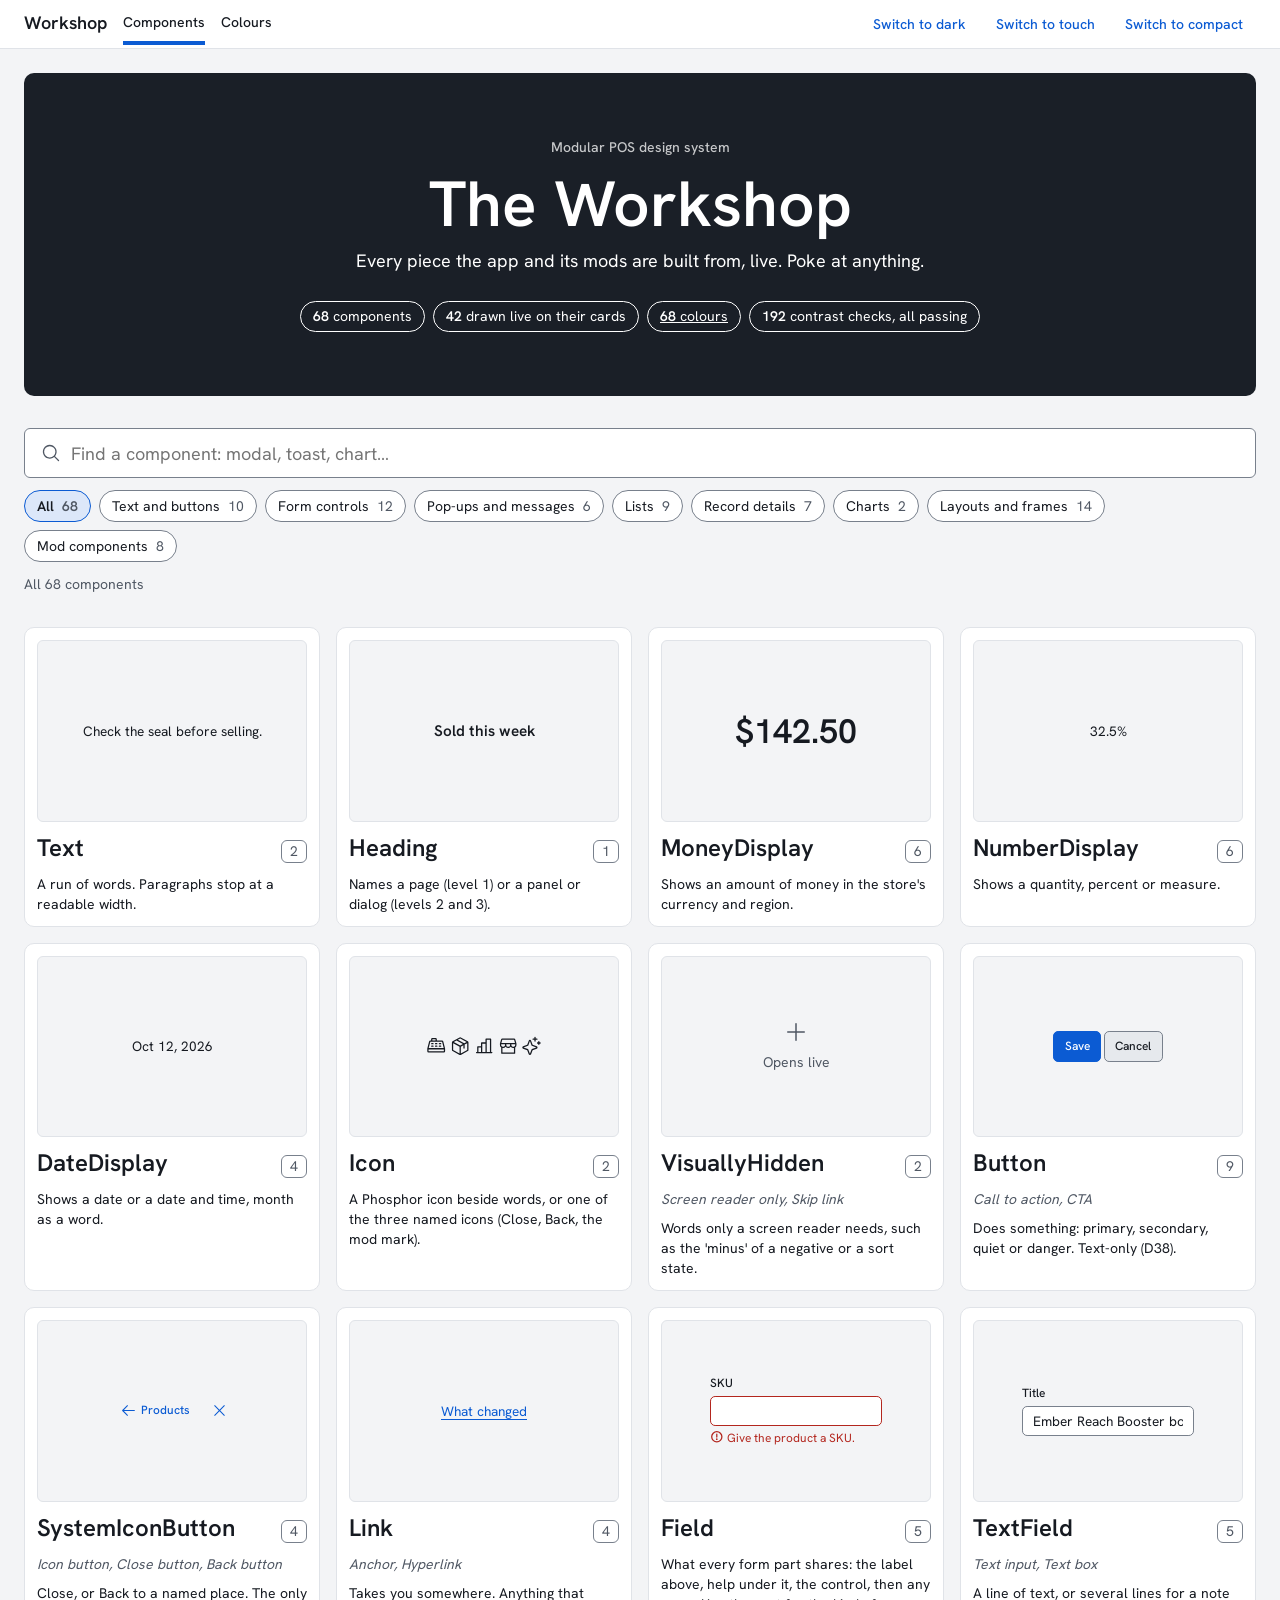
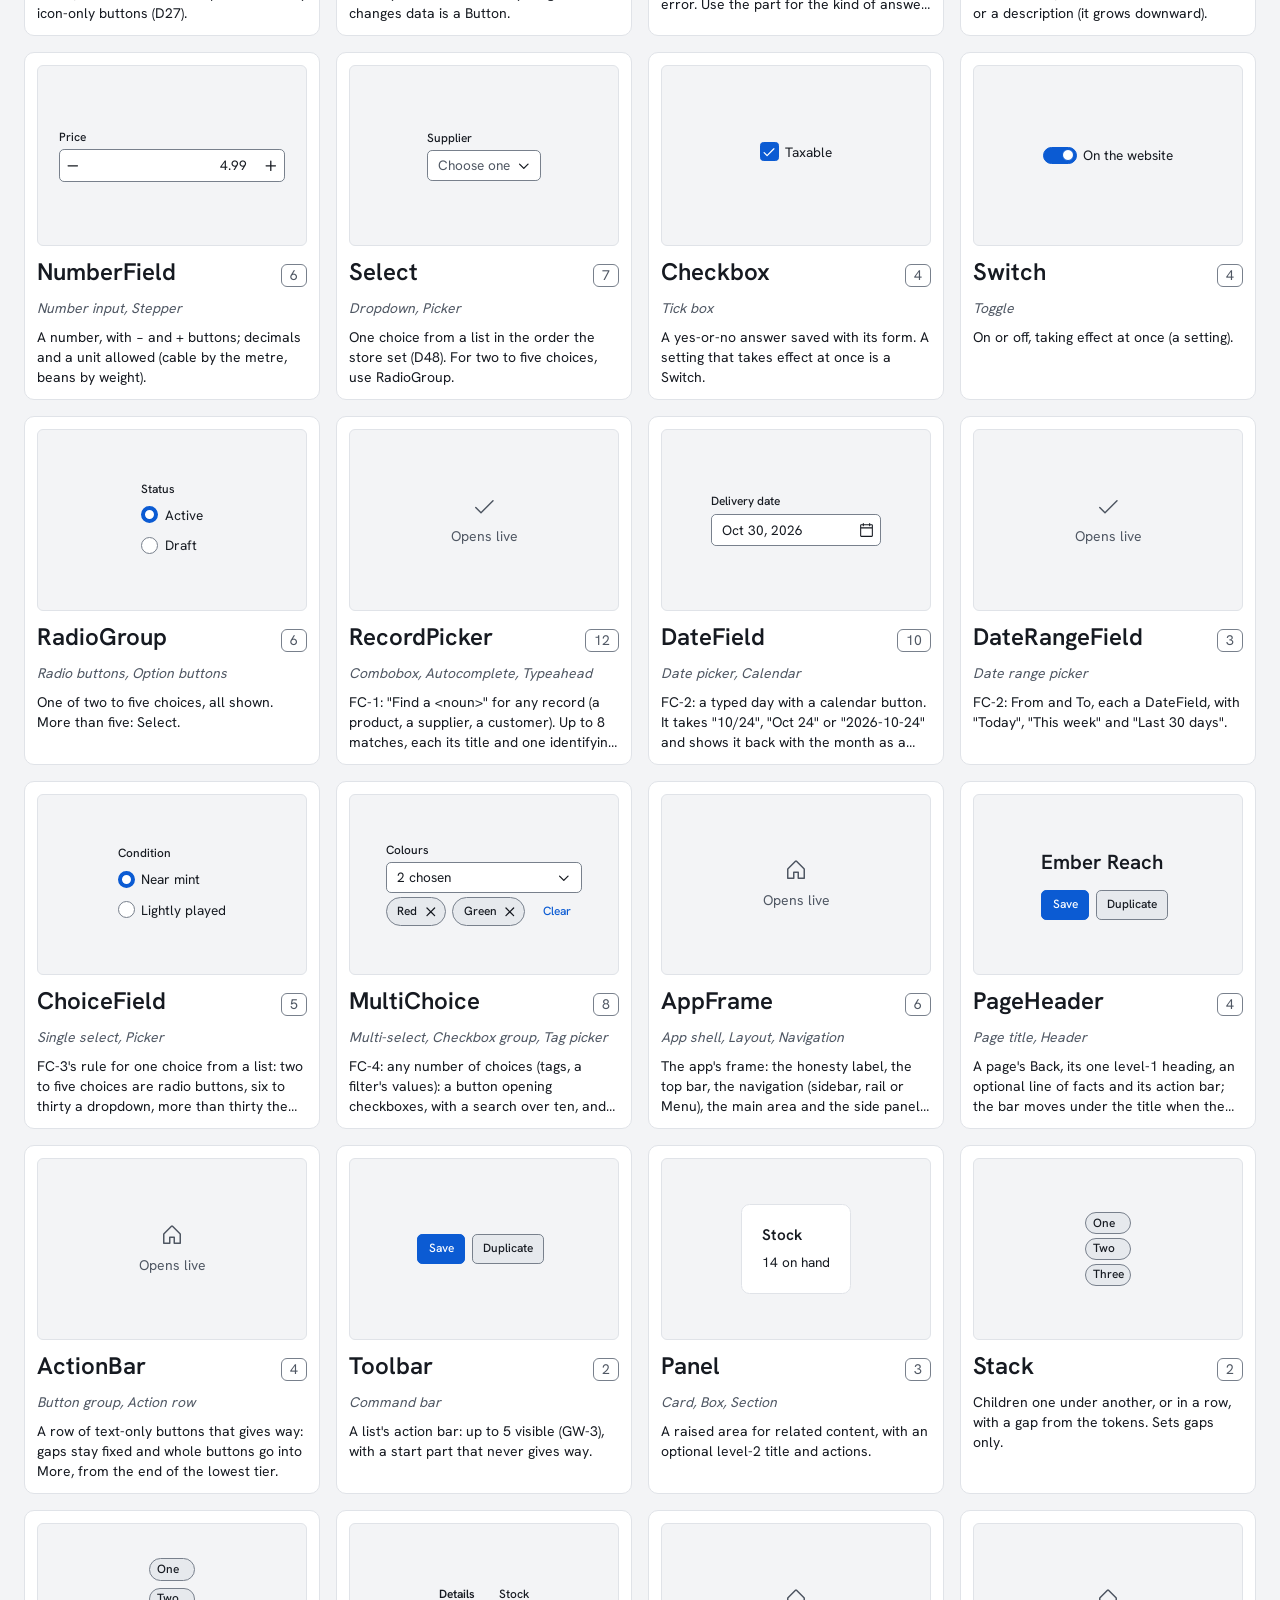
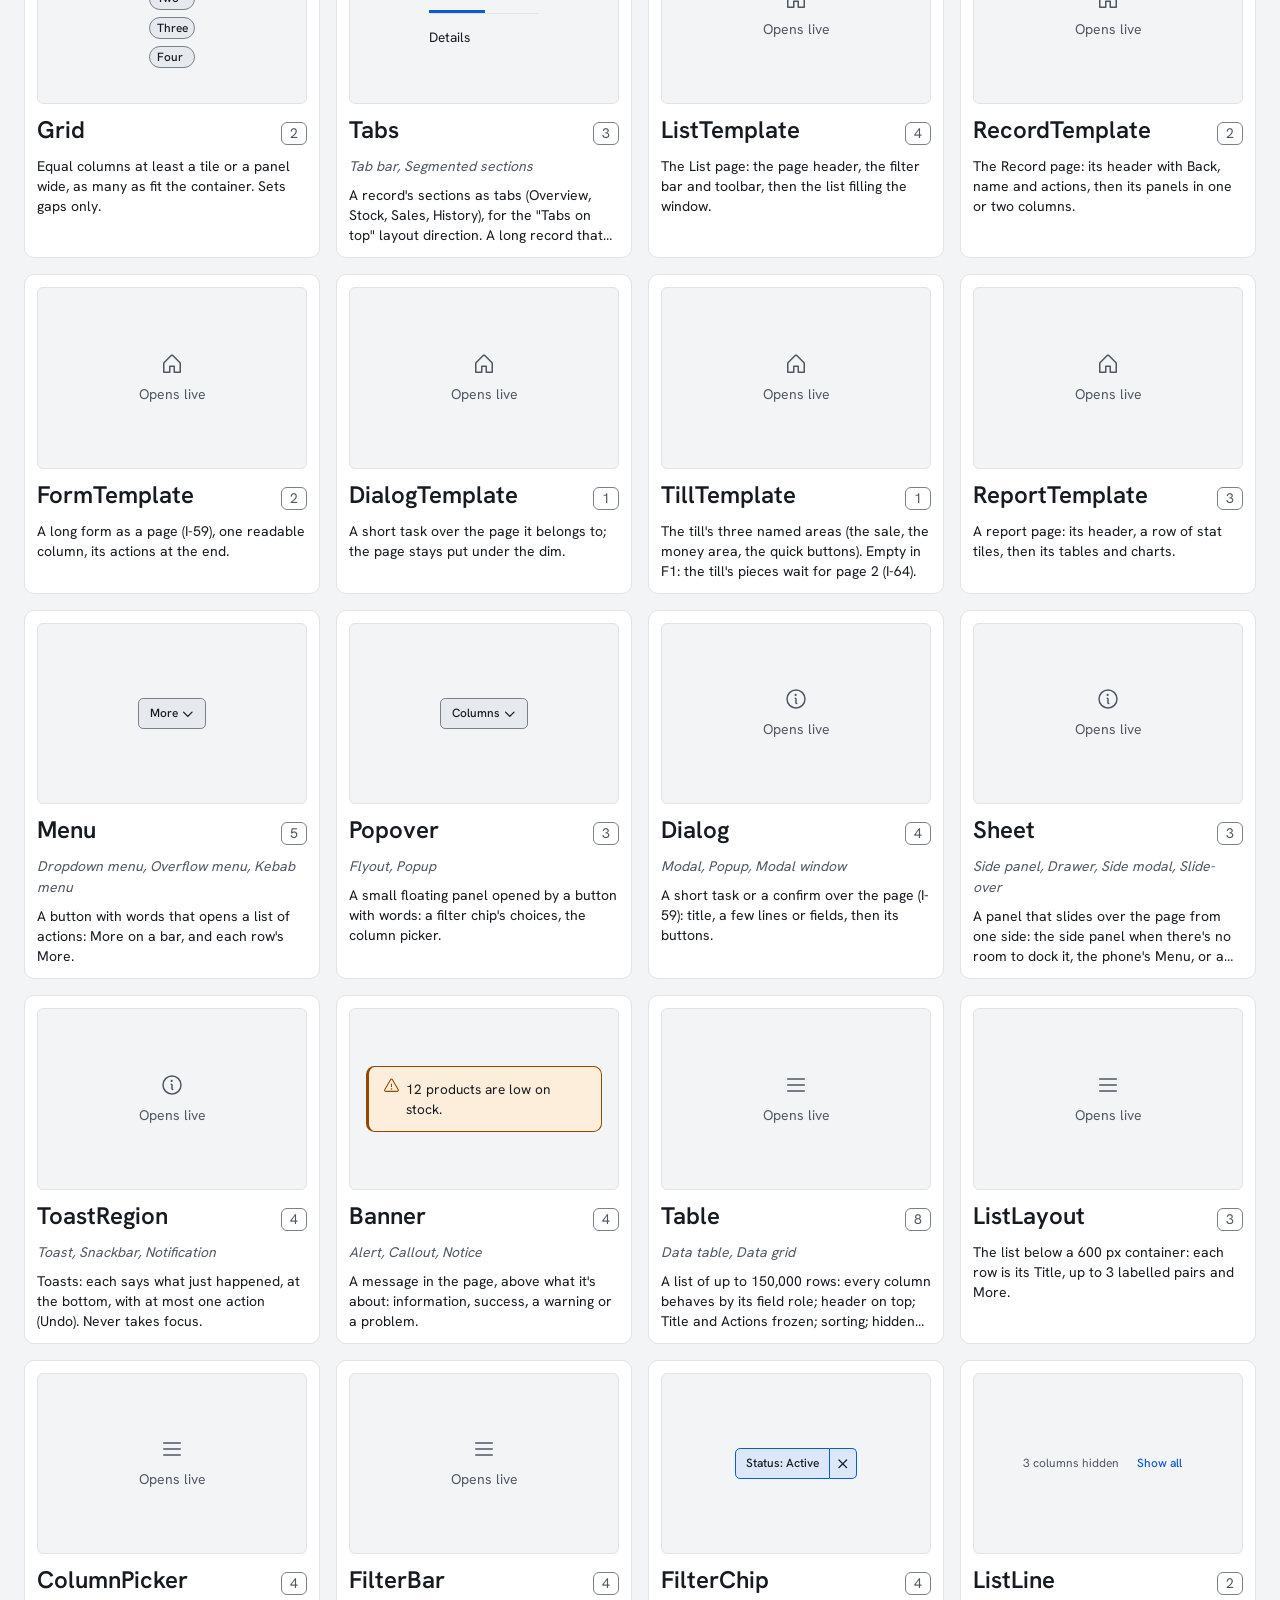
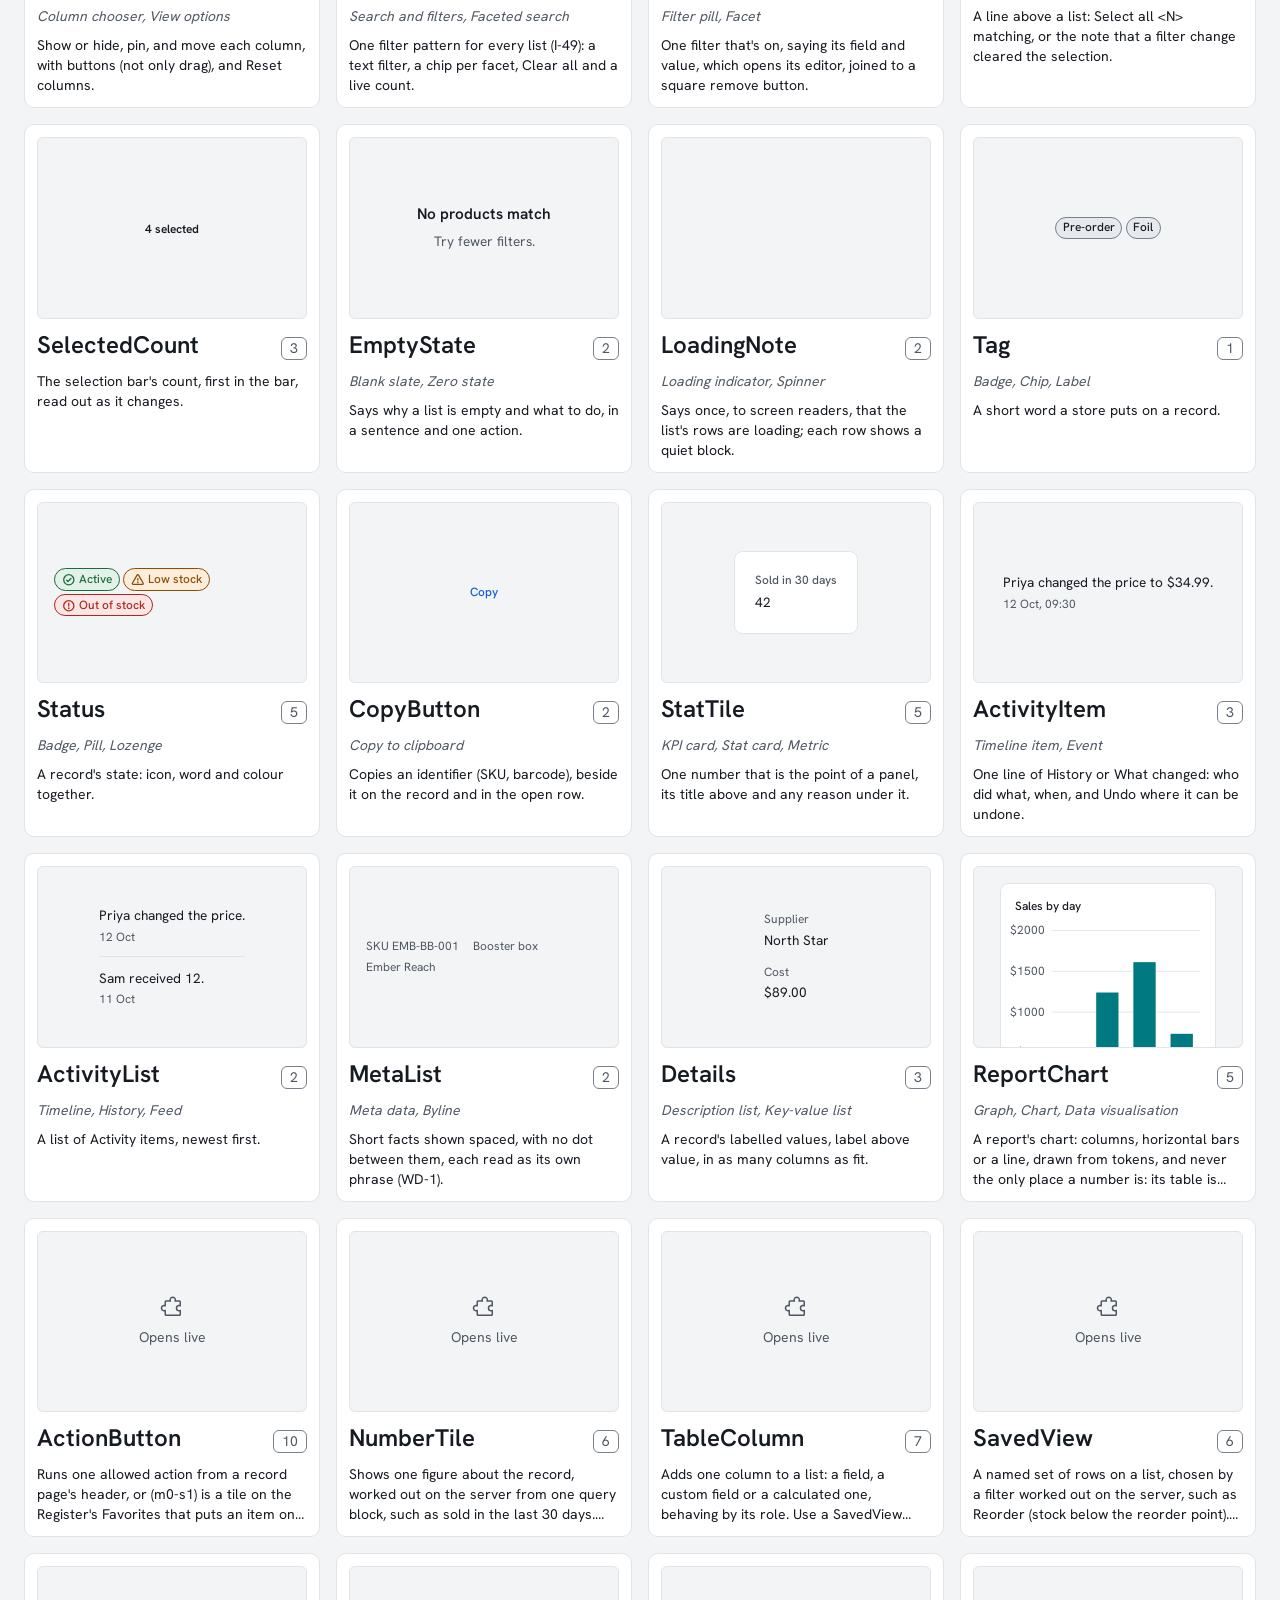
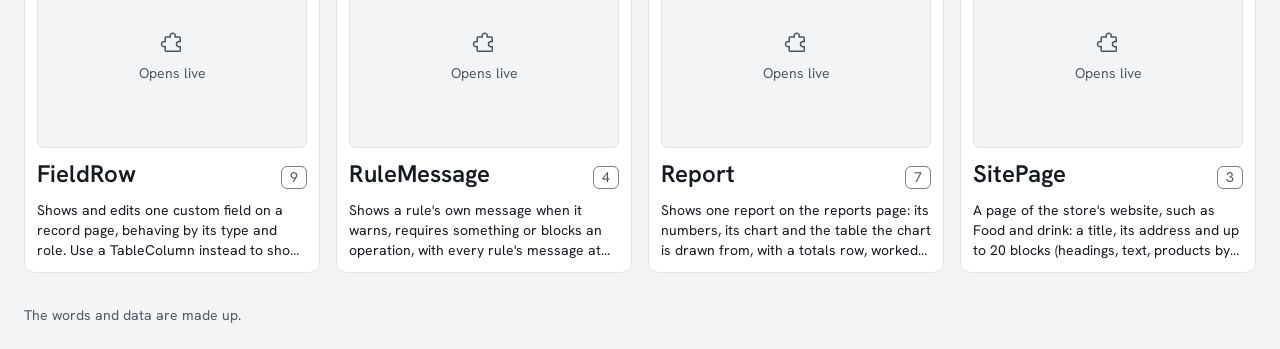
==== design/index.html @ aaa37dfb "Add the Modular POS design gallery and turn the homepage into a menu - design/: a static build of th" ====
<!doctype html>
<html lang="en">
  <head>
    <meta charset="UTF-8" />
    <meta name="viewport" content="width=device-width, initial-scale=1.0" />
    <title>Modular POS design gallery</title>
    <script type="module" crossorigin src="./assets/workshop-DFF7XbfU.js"></script>
    <link rel="stylesheet" crossorigin href="./assets/workshop-DP4YsZAi.css">
    <!-- The look sample needs the app's server, so it is hidden on this static copy. -->
    <style>a[href="/specimen.html"] { display: none; }</style>
  </head>
  <body>
    <div id="root"></div>
  </body>
</html>
---- design/assets/workshop-DP4YsZAi.css ----
._button_t803y_2{justify-content:center;align-items:center;gap:var(--gap-inline);min-block-size:var(--size-control-height);min-inline-size:var(--size-target-min);padding-inline:var(--pad-control-x);border:var(--border-width-hairline) solid transparent;border-radius:var(--radius-control);font-family:var(--font-ui);font-size:var(--type-label-font-size);font-weight:var(--type-label-font-weight);line-height:var(--type-label-line-height);white-space:nowrap;cursor:pointer;transition:background-color var(--duration-fast) var(--ease-standard), border-color var(--duration-fast) var(--ease-standard);display:inline-flex;position:relative}._button_t803y_2:focus-visible{outline:var(--focus-ring-width) solid var(--focus-ring-color);outline-offset:var(--focus-ring-offset)}._label_t803y_27{overflow:visible}._busy_t803y_32{inline-size:var(--size-icon-sm);block-size:var(--size-icon-sm);display:none}._canBeBusy_t803y_37 ._busy_t803y_32{display:inline-flex}._primary_t803y_41{background:var(--action-primary-bg);color:var(--action-primary-fg);border-color:var(--action-primary-border)}._primary_t803y_41:hover{background:var(--action-primary-bg-hover)}._primary_t803y_41:active{background:var(--action-primary-bg-pressed)}._secondary_t803y_53{background:var(--action-secondary-bg);color:var(--action-secondary-fg);border-color:var(--action-secondary-border)}._secondary_t803y_53:hover{background:var(--action-secondary-bg-hover)}._secondary_t803y_53:active{background:var(--action-secondary-bg-pressed)}._quiet_t803y_65{background:var(--action-quiet-bg);color:var(--action-quiet-fg);border-color:#0000}._quiet_t803y_65:hover{background:var(--action-quiet-bg-hover)}._quiet_t803y_65:active{background:var(--action-quiet-bg-pressed)}._danger_t803y_78{background:var(--action-danger-bg);color:var(--action-danger-fg);border-color:var(--action-danger-border)}._danger_t803y_78:hover{background:var(--action-danger-bg-hover)}._danger_t803y_78:active{background:var(--action-danger-bg-pressed)}._disabled_t803y_91,._disabled_t803y_91:hover,._disabled_t803y_91:active{background:var(--action-disabled-bg);color:var(--action-disabled-fg);border-color:var(--action-disabled-border);cursor:not-allowed}._button_t803y_2[aria-disabled=true]:not(._disabled_t803y_91){cursor:progress}._square_t803y_103{inline-size:var(--size-control-height);min-inline-size:var(--size-target-min);padding-inline:0}._link_t803y_109{color:var(--text-link);text-decoration-line:underline;text-decoration-thickness:var(--link-underline-thickness);text-underline-offset:var(--link-underline-offset);border-radius:var(--radius-control)}._link_t803y_109:visited{color:var(--text-link)}._link_t803y_109:hover{text-decoration-thickness:var(--link-underline-thickness-hover)}._link_t803y_109:active{color:var(--text-primary)}._words_t803y_129{display:inline-grid}._words_t803y_129>*{grid-area:1/1;justify-self:center}._tagRoom_t803y_137{border-inline:var(--border-width-hairline) solid transparent;visibility:hidden;white-space:nowrap;block-size:0;padding-inline:var(--space-1);font-size:var(--type-small-font-size);font-weight:var(--weight-label)}._managerTag_t803y_146,._managerInline_t803y_147{padding-inline:var(--space-1);border:var(--border-width-hairline) solid var(--border-control);border-radius:var(--radius-control);background:var(--surface-raised);color:var(--text-primary);font-size:var(--type-small-font-size);font-weight:var(--weight-label);line-height:var(--type-small-line-height);white-space:nowrap}._managerTag_t803y_146{pointer-events:none;position:absolute;inset-block-start:0;inset-inline-start:50%;transform:translate(-50%,-50%)}._text_1b7zs_2{font-family:var(--font-ui)}._body_1b7zs_5{font-size:var(--type-body-font-size);font-weight:var(--type-body-font-weight);line-height:var(--type-body-line-height)}._small_1b7zs_10{font-size:var(--type-small-font-size);font-weight:var(--type-small-font-weight);line-height:var(--type-small-line-height)}._label_1b7zs_15{font-size:var(--type-label-font-size);font-weight:var(--type-label-font-weight);line-height:var(--type-label-line-height)}p._text_1b7zs_2{max-width:var(--container-text-max);margin:0}._tone-primary_1b7zs_24{color:var(--text-primary)}._tone-secondary_1b7zs_27{color:var(--text-secondary)}._tone-success_1b7zs_30{color:var(--status-success-fg)}._tone-warning_1b7zs_33{color:var(--status-warning-fg)}._tone-danger_1b7zs_36{color:var(--status-danger-fg)}._tone-info_1b7zs_39{color:var(--status-info-fg)}._heading_1b7zs_43{color:var(--text-primary);margin:0}._page_1b7zs_47{font-size:var(--type-title-m-font-size);font-weight:var(--type-title-m-font-weight);line-height:var(--type-title-m-line-height)}._panel_1b7zs_52{font-size:var(--type-title-s-font-size);font-weight:var(--type-title-s-font-weight);line-height:var(--type-title-s-line-height)}._hidden_1b7zs_58{clip-path:inset(50%);white-space:nowrap;width:1px;height:1px;position:absolute;overflow:hidden}._skip_1b7zs_66:focus-visible{clip-path:none;width:auto;height:auto;padding:var(--space-2) var(--space-3);background:var(--surface-raised);color:var(--text-primary);font-size:var(--type-label-font-size);font-weight:var(--type-label-font-weight);z-index:var(--z-toast);inset-block-start:0;inset-inline-start:0}._figures_1b7zs_80{font-variant-numeric:tabular-nums lining-nums}._fig-small_1b7zs_83{font-size:var(--type-small-font-size);line-height:var(--type-small-line-height)}._fig-body_1b7zs_87{font-size:var(--type-body-font-size);line-height:var(--type-body-line-height)}._fig-figure_1b7zs_91{font-size:var(--type-figure-l-font-size);font-weight:var(--type-figure-l-font-weight);line-height:var(--type-figure-l-line-height)}._fig-total_1b7zs_96{font-size:var(--type-total-font-size);font-weight:var(--type-total-font-weight);line-height:var(--type-total-line-height)}._loading_1b7zs_101{vertical-align:bottom;background:var(--surface-sunken);border-radius:var(--radius-control);block-size:1lh;inline-size:6ch;display:inline-block}._icon_1b7zs_110{color:currentColor;flex:none;display:inline-flex}._icon-sm_1b7zs_115{inline-size:var(--size-icon-sm);block-size:var(--size-icon-sm)}._icon-md_1b7zs_119{inline-size:var(--size-icon-md);block-size:var(--size-icon-md)}._icon-lg_1b7zs_123{inline-size:var(--size-icon-lg);block-size:var(--size-icon-lg)}._spin_1b7zs_127{animation:_spin_1b7zs_127 var(--duration-spin) linear infinite}@keyframes _spin_1b7zs_127{to{transform:rotate(1turn)}}@media (prefers-reduced-motion:reduce){._spin_1b7zs_127{animation:none}}._banner_1hcg5_3{align-items:flex-start;gap:var(--gap-item);padding:var(--space-3) var(--space-4);border:var(--border-width-hairline) solid;border-inline-start-width:var(--border-width-indicator);border-radius:var(--radius-container);color:var(--text-primary);display:flex}._words_1hcg5_13{padding-block:var(--space-half);flex:1}._info_1hcg5_17{background:var(--status-info-bg);border-color:var(--status-info-border)}._info_1hcg5_17>span:first-child{color:var(--status-info-fg)}._success_1hcg5_24{background:var(--status-success-bg);border-color:var(--status-success-border)}._success_1hcg5_24>span:first-child{color:var(--status-success-fg)}._warning_1hcg5_31{background:var(--status-warning-bg);border-color:var(--status-warning-border)}._warning_1hcg5_31>span:first-child{color:var(--status-warning-fg)}._danger_1hcg5_38{background:var(--status-danger-bg);border-color:var(--status-danger-border)}._danger_1hcg5_38>span:first-child{color:var(--status-danger-fg)}._scrim_vqmqm_3{z-index:var(--z-dialog);padding:var(--space-4);background:var(--scrim);justify-content:center;align-items:center;display:flex;position:fixed;inset:0}._modal_vqmqm_13{inline-size:100%;max-inline-size:calc(var(--container-form-max) * 3 / 4);outline:none;max-block-size:100%}._dialog_vqmqm_19{box-sizing:border-box;max-block-size:calc(var(--visual-viewport-height) - var(--space-8));border:var(--border-width-hairline) solid var(--border-subtle);border-radius:var(--radius-container);background:var(--surface-overlay);box-shadow:var(--shadow-dialog);outline:none;flex-direction:column;display:flex}._head_vqmqm_30{justify-content:space-between;align-items:center;gap:var(--gap-group);padding-block:var(--space-4) 0;padding-inline:var(--pad-panel) var(--space-4);display:flex}._title_vqmqm_38{font-size:var(--type-title-s-font-size);font-weight:var(--type-title-s-font-weight);line-height:var(--type-title-s-line-height);color:var(--text-primary);margin:0}._body_vqmqm_45{gap:var(--gap-field);padding:var(--space-4) var(--pad-panel);flex-direction:column;display:flex;overflow:auto}._actions_vqmqm_52{justify-content:flex-end;gap:var(--gap-item);padding:var(--space-4) var(--pad-panel);border-block-start:var(--border-width-hairline) solid var(--border-subtle);flex-wrap:wrap;display:flex}._areaScrim_vqmqm_63{padding:var(--space-4);background:var(--scrim);justify-content:center;align-items:center;display:flex;position:absolute;inset:0}._areaBox_vqmqm_72{box-sizing:border-box;inline-size:100%;max-inline-size:calc(var(--container-form-max) * 3 / 4);border:var(--border-width-hairline) solid var(--border-subtle);border-radius:var(--radius-container);background:var(--surface-overlay);max-block-size:100%;box-shadow:var(--shadow-dialog);outline:none;flex-direction:column;display:flex}._areaBox_vqmqm_72:focus-visible{outline:var(--focus-ring-width) solid var(--focus-ring-color);outline-offset:var(--focus-ring-offset)}[data-size=compact] ._areaScrim_vqmqm_63{padding:0;padding-block-end:var(--frame-phone-bar,0)}[data-size=compact] ._areaBox_vqmqm_72{block-size:100%;max-inline-size:none;box-shadow:none;border:none;border-radius:0}[data-size=compact] ._areaBox_vqmqm_72 ._body_vqmqm_45{flex:1}._trigger_3dsa2_4{align-items:center;gap:var(--gap-inline);min-block-size:var(--size-control-height);min-inline-size:var(--size-target-min);padding-inline:var(--pad-control-x);border:var(--border-width-hairline) solid var(--action-secondary-border);border-radius:var(--radius-control);background:var(--action-secondary-bg);color:var(--action-secondary-fg);font-family:var(--font-ui);font-size:var(--type-label-font-size);font-weight:var(--type-label-font-weight);line-height:var(--type-label-line-height);white-space:nowrap;cursor:pointer;flex:none;display:inline-flex}._trigger_3dsa2_4[data-hovered]{background:var(--action-secondary-bg-hover)}._trigger_3dsa2_4[data-pressed]{background:var(--action-secondary-bg-pressed)}._quiet_3dsa2_29{background:var(--action-quiet-bg);color:var(--action-quiet-fg);border-color:#0000}._quiet_3dsa2_29[data-hovered]{background:var(--action-quiet-bg-hover)}._quiet_3dsa2_29[data-pressed]{background:var(--action-quiet-bg-pressed)}._trigger_3dsa2_4[data-focus-visible]{outline:var(--focus-ring-width) solid var(--focus-ring-color);outline-offset:var(--focus-ring-offset)}._changed_3dsa2_45{outline:var(--focus-ring-width) var(--border-style-change) var(--mod-change-outline);outline-offset:var(--focus-ring-offset)}._popover_3dsa2_49{min-inline-size:calc(var(--container-form-max) * 5 / 16);max-inline-size:calc(var(--container-form-max) / 2)}._menu_3dsa2_53{padding-block:var(--space-1);outline:none;flex-direction:column;display:flex}._section_3dsa2_59{flex-direction:column;display:flex}._separator_3dsa2_63{block-size:var(--border-width-hairline);margin-block:var(--space-1);background:var(--border-subtle)}._item_3dsa2_68{align-items:center;gap:var(--gap-item);min-block-size:var(--size-control-height);padding-block:var(--space-1);padding-inline:var(--space-3);color:var(--text-primary);font-size:var(--type-body-font-size);line-height:var(--type-body-line-height);cursor:default;outline:none;display:flex}._item_3dsa2_68[data-focused],._item_3dsa2_68[data-hovered]{background:var(--row-hover-bg)}._item_3dsa2_68[data-focus-visible]{outline:var(--focus-ring-width) solid var(--focus-ring-color);outline-offset:var(--focus-ring-inset)}._unavailable_3dsa2_89{color:var(--text-disabled)}._words_3dsa2_92{white-space:normal;flex:1}._mark_3dsa2_96{color:var(--mod-mark);display:inline-flex}._manager_3dsa2_102{padding-inline:var(--space-1);border:var(--border-width-hairline) solid var(--border-control);border-radius:var(--radius-control);color:var(--text-primary);font-size:var(--type-small-font-size);font-weight:var(--weight-label);line-height:var(--type-small-line-height)}._popover_ga2gz_3{box-sizing:border-box;min-inline-size:calc(var(--container-form-max) * 3 / 8);max-inline-size:var(--container-form-max);border:var(--border-width-hairline) solid var(--border-subtle);border-radius:var(--radius-container);background:var(--surface-overlay);box-shadow:var(--shadow-overlay);outline:none;overflow:auto}._body_ga2gz_14{gap:var(--gap-item);padding:var(--pad-panel-compact);outline:none;flex-direction:column;display:flex}._title_ga2gz_21{font-size:var(--type-label-font-size);font-weight:var(--weight-title);line-height:var(--type-label-line-height);color:var(--text-primary);margin:0}._trigger_ga2gz_28,._chip_ga2gz_29{align-items:center;gap:var(--gap-inline);min-block-size:var(--size-control-height);min-inline-size:var(--size-target-min);padding-inline:var(--pad-control-x);border:var(--border-width-hairline) solid var(--action-secondary-border);border-radius:var(--radius-control);background:var(--action-secondary-bg);color:var(--action-secondary-fg);font-family:var(--font-ui);font-size:var(--type-label-font-size);font-weight:var(--type-label-font-weight);line-height:var(--type-label-line-height);white-space:nowrap;cursor:pointer;display:inline-flex}._trigger_ga2gz_28[data-hovered],._chip_ga2gz_29[data-hovered]{background:var(--action-secondary-bg-hover)}._trigger_ga2gz_28[data-pressed],._chip_ga2gz_29[data-pressed]{background:var(--action-secondary-bg-pressed)}._trigger_ga2gz_28[data-focus-visible],._chip_ga2gz_29[data-focus-visible]{outline:var(--focus-ring-width) solid var(--focus-ring-color);outline-offset:var(--focus-ring-offset)}._active_ga2gz_61{border-style:solid;border-color:var(--selected-indicator);background:var(--selected-bg)}._filterChip_ga2gz_70{flex:none;align-items:stretch;display:inline-flex}._chipWords_ga2gz_75{max-inline-size:calc(var(--container-form-max) * 3 / 8);border-start-end-radius:0;border-end-end-radius:0}._cut_ga2gz_80{text-overflow:ellipsis;overflow:hidden}._chipRemove_ga2gz_84{inline-size:var(--size-target-min);min-block-size:var(--size-control-height);border:var(--border-width-hairline) solid var(--selected-indicator);background:var(--selected-bg);color:var(--text-primary);cursor:pointer;border-inline-start-width:0;border-start-end-radius:var(--radius-control);border-end-end-radius:var(--radius-control);justify-content:center;align-items:center;display:inline-flex}._chipRemove_ga2gz_84[data-hovered]{background:var(--action-secondary-bg-hover)}._chipRemove_ga2gz_84[data-pressed]{background:var(--action-secondary-bg-pressed)}._chipRemove_ga2gz_84[data-focus-visible]{outline:var(--focus-ring-width) solid var(--focus-ring-color);outline-offset:var(--focus-ring-inset)}._region_bau7o_3{inset-block-end:var(--space-4);inset-inline:var(--space-4);z-index:var(--z-toast);pointer-events:none;justify-content:center;display:flex;position:fixed}._stack_bau7o_12{align-items:center;gap:var(--gap-item);flex-direction:column;display:flex}._toast_bau7o_18{box-sizing:border-box;align-items:center;gap:var(--gap-item);inline-size:min(100%, var(--container-form-max));min-block-size:var(--size-target-prominent);padding-block:var(--space-2);padding-inline:var(--space-4) var(--space-2);border:var(--border-width-hairline) solid var(--surface-inverse);border-radius:var(--radius-container);background:var(--surface-inverse);color:var(--text-inverse);box-shadow:var(--shadow-overlay);pointer-events:auto;display:flex}._words_bau7o_34{font-size:var(--type-body-font-size);line-height:var(--type-body-line-height);flex:1}._action_bau7o_39,._close_bau7o_40{min-block-size:var(--size-control-height);min-inline-size:var(--size-target-min);padding-inline:var(--pad-control-x);border:var(--border-width-hairline) solid var(--text-inverse);border-radius:var(--radius-control);background:var(--surface-inverse);color:var(--text-inverse);font-family:var(--font-ui);font-size:var(--type-label-font-size);font-weight:var(--type-label-font-weight);line-height:var(--type-label-line-height);cursor:pointer;flex:none;justify-content:center;align-items:center;display:inline-flex}._close_bau7o_40{border-color:var(--surface-inverse);padding-inline:0}._action_bau7o_39:focus-visible,._close_bau7o_40:focus-visible{outline:var(--focus-ring-width) solid var(--focus-ring-on-inverse);outline-offset:var(--focus-ring-inset)}._field_iiox2_3{gap:var(--gap-inline);flex-direction:column;min-inline-size:0;display:flex}._short_iiox2_9{max-inline-size:calc(var(--container-form-max) / 2)}._medium_iiox2_12{max-inline-size:calc(var(--container-form-max) * 3 / 4)}._full_iiox2_15{max-inline-size:var(--container-form-max)}._label_iiox2_18{font-family:var(--font-ui);font-size:var(--type-label-font-size);font-weight:var(--type-label-font-weight);line-height:var(--type-label-line-height);color:var(--text-primary)}._optional_iiox2_25{font-weight:var(--weight-body);color:var(--text-secondary)}._help_iiox2_29{font-size:var(--type-small-font-size);line-height:var(--type-small-line-height);color:var(--text-secondary)}._input_iiox2_34{box-sizing:border-box;inline-size:100%;min-block-size:var(--size-control-height);padding-inline:var(--pad-control-x);border:var(--border-width-hairline) solid var(--border-control);border-radius:var(--radius-control);background:var(--surface-raised);color:var(--text-primary);font-family:var(--font-ui);font-size:var(--type-body-font-size);line-height:var(--type-body-line-height)}._numberGroup_iiox2_47 ._input_iiox2_34{text-align:end;border:none;outline:none;min-inline-size:0}._input_iiox2_34::placeholder{color:var(--text-secondary)}._input_iiox2_34[data-focused],._input_iiox2_34[data-focus-visible]{outline:var(--focus-ring-width) solid var(--focus-ring-color);outline-offset:var(--focus-ring-offset)}._input_iiox2_34[data-invalid],._field_iiox2_3[data-invalid] ._input_iiox2_34{border-color:var(--status-danger-border);border-width:var(--border-width-emphasis)}._input_iiox2_34[data-disabled],._input_iiox2_34[readonly]{background:var(--surface-sunken);color:var(--text-secondary)}._area_iiox2_71{padding-block:var(--space-2);resize:vertical}._error_iiox2_75{align-items:flex-start;gap:var(--gap-inline);font-size:var(--type-small-font-size);line-height:var(--type-small-line-height);color:var(--status-danger-fg);display:flex}._numberGroup_iiox2_47{border:var(--border-width-hairline) solid var(--border-control);border-radius:var(--radius-control);background:var(--surface-raised);align-items:stretch;display:flex}._numberGroup_iiox2_47[data-focus-within]{outline:var(--focus-ring-width) solid var(--focus-ring-color);outline-offset:var(--focus-ring-offset)}._field_iiox2_3[data-invalid] ._numberGroup_iiox2_47{border-color:var(--status-danger-border);border-width:var(--border-width-emphasis)}._number_iiox2_47{font-variant-numeric:tabular-nums lining-nums}._unit_iiox2_103{color:var(--text-secondary);align-items:center;padding-inline-end:var(--space-2);display:inline-flex}._stepper_iiox2_109{inline-size:var(--size-target-min);min-block-size:var(--size-control-height);background:var(--action-quiet-bg);color:var(--text-primary);cursor:pointer;border:none;flex:none;justify-content:center;align-items:center;display:inline-flex}._stepper_iiox2_109[data-hovered]{background:var(--action-quiet-bg-hover)}._stepper_iiox2_109[data-pressed]{background:var(--action-quiet-bg-pressed)}._stepper_iiox2_109[data-disabled]{color:var(--text-disabled);cursor:not-allowed}._selectButton_iiox2_133{justify-content:space-between;align-items:center;gap:var(--gap-item);text-align:start;cursor:pointer;display:flex}._selectButton_iiox2_133[data-focus-visible]{outline:var(--focus-ring-width) solid var(--focus-ring-color);outline-offset:var(--focus-ring-offset)}._selectValue_iiox2_146{text-align:start;flex:1;min-inline-size:0}._selectValue_iiox2_146[data-placeholder]{color:var(--text-secondary)}._listPopover_iiox2_154{min-inline-size:var(--trigger-width)}._listBox_iiox2_157{padding-block:var(--space-1);outline:none;flex-direction:column;display:flex}._option_iiox2_25{align-items:center;gap:var(--gap-item);min-block-size:var(--size-control-height);padding-inline:var(--space-3);color:var(--text-primary);cursor:default;outline:none;display:flex}._option_iiox2_25[data-focused],._option_iiox2_25[data-hovered]{background:var(--row-hover-bg)}._option_iiox2_25[data-focus-visible]{outline:var(--focus-ring-width) solid var(--focus-ring-color);outline-offset:var(--focus-ring-inset)}._option_iiox2_25[data-selected]{font-weight:var(--weight-label)}._optionMark_iiox2_184{inline-size:var(--size-icon-sm);display:inline-flex}._check_iiox2_190{align-items:flex-start;gap:var(--gap-item);min-block-size:var(--size-target-min);padding-block:var(--space-1);color:var(--text-primary);cursor:pointer;display:inline-flex}._box_iiox2_199{inline-size:var(--size-icon-md);block-size:var(--size-icon-md);border:var(--border-width-emphasis) solid var(--border-control);border-radius:min(var(--radius-control), var(--space-1));background:var(--surface-raised);flex:none;justify-content:center;align-items:center;display:inline-flex}._check_iiox2_190[data-selected] ._box_iiox2_199{border-color:var(--selected-indicator);background:var(--selected-indicator);color:var(--surface-raised)}._check_iiox2_190[data-focus-visible] ._box_iiox2_199{outline:var(--focus-ring-width) solid var(--focus-ring-color);outline-offset:var(--focus-ring-offset)}._checkWords_iiox2_220{flex-direction:column;display:flex}._radios_1t37i_3{gap:var(--gap-inline);flex-direction:column;display:flex}._radio_1t37i_3{align-items:center;gap:var(--gap-item);min-block-size:var(--size-target-min);color:var(--text-primary);cursor:pointer;display:inline-flex}._dot_1t37i_16{box-sizing:border-box;inline-size:var(--size-icon-md);block-size:var(--size-icon-md);border:var(--border-width-emphasis) solid var(--border-control);border-radius:var(--radius-pill);background:var(--surface-raised);flex:none}._radio_1t37i_3[data-selected] ._dot_1t37i_16{border-color:var(--selected-indicator);border-width:calc(var(--size-icon-md) / 4)}._radio_1t37i_3[data-focus-visible] ._dot_1t37i_16{outline:var(--focus-ring-width) solid var(--focus-ring-color);outline-offset:var(--focus-ring-offset)}._switch_1uru6_3{align-items:center;gap:var(--gap-item);min-block-size:var(--size-target-min);color:var(--text-primary);cursor:pointer;display:inline-flex}._track_1uru6_11{box-sizing:border-box;inline-size:calc(var(--size-icon-md) * 2);block-size:var(--size-icon-md);padding:var(--space-half);border:var(--border-width-hairline) solid var(--border-control);border-radius:var(--radius-pill);background:var(--surface-sunken);flex:none;align-items:center;display:inline-flex}._knob_1uru6_23{box-sizing:border-box;inline-size:calc(var(--size-icon-md) - var(--space-1) - var(--border-width-hairline) * 2);block-size:calc(var(--size-icon-md) - var(--space-1) - var(--border-width-hairline) * 2);border:var(--border-width-hairline) solid var(--border-control);border-radius:var(--radius-pill);background:var(--surface-raised);transition:transform var(--duration-move) var(--ease-standard)}._switch_1uru6_3[data-selected] ._track_1uru6_11{border-color:var(--selected-indicator);background:var(--selected-indicator)}._switch_1uru6_3[data-selected] ._knob_1uru6_23{transform:translateX(var(--size-icon-md));border-color:var(--selected-indicator)}._switch_1uru6_3[data-focus-visible] ._track_1uru6_11{outline:var(--focus-ring-width) solid var(--focus-ring-color);outline-offset:var(--focus-ring-offset)}._tag_1r27a_3{align-items:center;gap:var(--gap-inline);max-inline-size:100%;padding-block:var(--space-half);padding-inline:var(--space-2);border:var(--border-width-hairline) solid;border-radius:var(--radius-pill);font-size:var(--type-small-font-size);font-weight:var(--weight-label);line-height:var(--type-small-line-height);white-space:nowrap;display:inline-flex}._neutral_1r27a_17{border-color:var(--border-control);background:var(--surface-sunken);color:var(--text-primary)}._success_1r27a_22{border-color:var(--status-success-border);background:var(--status-success-bg);color:var(--status-success-fg)}._warning_1r27a_27{border-color:var(--status-warning-border);background:var(--status-warning-bg);color:var(--status-warning-fg)}._danger_1r27a_32{border-color:var(--status-danger-border);background:var(--status-danger-bg);color:var(--status-danger-fg)}._info_1r27a_37{border-color:var(--status-info-border);background:var(--status-info-bg);color:var(--status-info-fg)}._removableList_1r27a_44{align-items:center;gap:var(--gap-item);flex-wrap:wrap;margin:0;padding:0;list-style:none;display:flex}._removable_1r27a_44{max-inline-size:100%;min-block-size:var(--size-target-min);border:var(--border-width-hairline) solid var(--border-control);border-radius:var(--radius-pill);background:var(--surface-sunken);color:var(--text-primary);font-size:var(--type-small-font-size);font-weight:var(--weight-label);line-height:var(--type-small-line-height);align-items:center;padding-inline-start:var(--space-3);display:inline-flex}._removableFixed_1r27a_67{color:var(--text-secondary);padding-inline-end:var(--space-3)}._removableWord_1r27a_71{white-space:nowrap;overflow-wrap:normal}._removeButton_1r27a_75{inline-size:var(--size-target-min);block-size:var(--size-target-min);border-radius:var(--radius-pill);color:var(--text-primary);cursor:pointer;background:0 0;border:none;flex:none;justify-content:center;align-items:center;display:inline-flex}._removeButton_1r27a_75[data-hovered]{background:var(--action-secondary-bg-hover)}._removeButton_1r27a_75[data-pressed]{background:var(--action-secondary-bg-pressed)}._removeButton_1r27a_75[data-focus-visible]{outline:var(--focus-ring-width) solid var(--focus-ring-color);outline-offset:var(--focus-ring-inset)}._changed_fkg11_5{border-radius:var(--radius-control);outline:var(--focus-ring-width) var(--border-style-change) var(--mod-change-outline);outline-offset:var(--focus-ring-offset)}._changed_fkg11_5:focus-within{outline:none}._filled_fkg11_13{align-items:center;gap:var(--gap-inline);color:var(--mod-mark);font-size:var(--type-small-font-size);font-weight:var(--weight-label);line-height:var(--type-small-line-height);display:inline-flex}._picker_fkg11_24{max-inline-size:var(--container-form-max)}._pickerBox_fkg11_27{align-items:center;display:flex;position:relative}._pickerIcon_fkg11_32{color:var(--text-secondary);pointer-events:none;display:inline-flex;position:absolute;inset-inline-start:var(--pad-control-x)}._pickerInput_fkg11_39{flex:1;padding-inline-start:calc(var(--pad-control-x) + var(--size-icon-sm) + var(--space-2))}._boxEnd_fkg11_43{color:var(--text-secondary);pointer-events:none;display:inline-flex;position:absolute;inset-inline-end:var(--pad-control-x)}._results_fkg11_50{max-block-size:calc(var(--size-control-height) * 8 + var(--space-6));overflow:auto}._option_fkg11_54{padding-block:var(--space-2);flex-direction:column;align-items:flex-start;gap:0}._optionTitle_fkg11_60{color:var(--text-primary)}._optionDetail_fkg11_63{font-size:var(--type-small-font-size);line-height:var(--type-small-line-height);color:var(--text-secondary)}._more_fkg11_68{border-block-start:var(--border-width-hairline) solid var(--border-subtle);color:var(--action-quiet-fg);font-size:var(--type-label-font-size);font-weight:var(--type-label-font-weight);line-height:var(--type-label-line-height)}._none_fkg11_75{align-items:center;gap:var(--gap-inline);padding-block:var(--space-2);padding-inline:var(--pad-control-x);font-family:var(--font-ui);font-size:var(--type-small-font-size);line-height:var(--type-small-line-height);color:var(--text-secondary);display:flex}._chosen_fkg11_87{box-sizing:border-box;align-items:center;gap:var(--gap-item);padding-block:var(--space-2);padding-inline:var(--pad-control-x) var(--space-1);border:var(--border-width-hairline) solid var(--border-control);border-radius:var(--radius-control);background:var(--surface-raised);display:flex}[data-invalid]>._chosen_fkg11_87{border-color:var(--status-danger-border);border-width:var(--border-width-emphasis)}._chosenWords_fkg11_102{flex-direction:column;flex:1;min-inline-size:0;display:flex}._chosenTitle_fkg11_108{color:var(--text-primary);font-size:var(--type-body-font-size);line-height:var(--type-body-line-height);overflow-wrap:anywhere}._chosenDetail_fkg11_114{color:var(--text-secondary);font-size:var(--type-small-font-size);line-height:var(--type-small-line-height)}._dateField_fkg11_121{max-inline-size:calc(var(--container-form-max) * 5 / 16)}._dateGroup_fkg11_124{position:relative}._dateInput_fkg11_127{font-variant-numeric:tabular-nums lining-nums;flex:1}._dateGroup_fkg11_124 ._dateInput_fkg11_127{text-align:start}._readOnly_fkg11_135{background:var(--surface-sunken)}._calendarButton_fkg11_138[data-focus-visible]{outline:var(--focus-ring-width) solid var(--focus-ring-color);outline-offset:var(--focus-ring-inset)}._calendarPopover_fkg11_144{min-inline-size:0}._calendarDialog_fkg11_147{padding:var(--space-2);outline:none}._calendarHead_fkg11_151{justify-content:space-between;align-items:center;gap:var(--space-2);padding-block-end:var(--space-2);display:flex}._monthHeading_fkg11_158{color:var(--text-primary);font-size:var(--type-label-font-size);font-weight:var(--weight-title);line-height:var(--type-label-line-height);text-align:center;flex:1;margin:0}._monthButton_fkg11_167{inline-size:var(--size-control-height);block-size:var(--size-control-height);border-radius:var(--radius-control);background:var(--action-quiet-bg);color:var(--text-primary);cursor:pointer;border:none;justify-content:center;align-items:center;display:inline-flex}._monthButton_fkg11_167[data-hovered]{background:var(--action-quiet-bg-hover)}._monthButton_fkg11_167[data-pressed]{background:var(--action-quiet-bg-pressed)}._monthButton_fkg11_167[data-focus-visible]{outline:var(--focus-ring-width) solid var(--focus-ring-color);outline-offset:var(--focus-ring-inset)}._grid_fkg11_189{border-collapse:collapse}._weekday_fkg11_192{color:var(--text-secondary);font-size:var(--type-small-font-size);font-weight:var(--weight-label);line-height:var(--type-small-line-height);text-align:center}._day_fkg11_199{inline-size:var(--size-control-height);block-size:var(--size-control-height);border-radius:var(--radius-control);color:var(--text-primary);font-variant-numeric:tabular-nums lining-nums;cursor:pointer;outline:none;justify-content:center;align-items:center;display:flex}._day_fkg11_199[data-outside-month]{visibility:hidden}._day_fkg11_199[data-hovered]{background:var(--action-secondary-bg-hover)}._day_fkg11_199[data-pressed]{background:var(--action-secondary-bg-pressed)}._day_fkg11_199[data-focus-visible]{outline:var(--focus-ring-width) solid var(--focus-ring-color);outline-offset:var(--focus-ring-inset)}._today_fkg11_224{box-sizing:border-box;border:var(--border-width-hairline) solid var(--border-strong);font-weight:var(--weight-title)}._day_fkg11_199[data-selected]{background:var(--selected-indicator);color:var(--text-on-accent);font-weight:var(--weight-title)}._day_fkg11_199[data-selected][data-focus-visible]{outline-color:var(--focus-ring-on-inverse)}._day_fkg11_199[data-unavailable],._day_fkg11_199[data-disabled]{color:var(--text-disabled);cursor:default;text-decoration-line:line-through}._range_fkg11_245{gap:var(--gap-item);border:none;flex-direction:column;min-inline-size:0;margin:0;padding:0;display:flex}._rangeDays_fkg11_254{align-items:flex-start;gap:var(--gap-item);flex-wrap:wrap;display:flex}._rangeDays_fkg11_254>*{flex:1 1 calc(var(--container-form-max) * 5 / 16)}._presets_fkg11_263{gap:var(--gap-item);flex-wrap:wrap;display:flex}._rangeWords_fkg11_268{color:var(--text-secondary);font-size:var(--type-small-font-size);line-height:var(--type-small-line-height)}._placeholder_fkg11_275{color:var(--text-secondary)}._multiBody_fkg11_278{gap:var(--space-2);padding:var(--space-2);outline:none;flex-direction:column;display:flex}._multiList_fkg11_285{max-block-size:calc(var(--size-control-height) * 8 + var(--space-6));overflow:auto}._multiOption_fkg11_289{gap:var(--gap-item)}._boxOn_fkg11_292{border-color:var(--selected-indicator);background:var(--selected-indicator);color:var(--surface-raised)}._presets_fkg11_263{border:none;min-inline-size:0;margin:0;padding:0}._quietLegend_fkg11_304{padding:0}._stats_17663_5{min-inline-size:0}._tiles_17663_8{gap:var(--gap-group);display:grid}._tile_17663_8{gap:var(--gap-item);padding:var(--pad-panel);background:var(--surface-raised);border:var(--border-width-hairline) solid var(--border-subtle);border-radius:var(--radius-container);flex-direction:column;min-inline-size:0;display:flex}._figure_17663_22{font-family:var(--type-figure-l-font-family);font-size:var(--type-figure-l-font-size);font-weight:var(--type-figure-l-font-weight);line-height:var(--type-figure-l-line-height);letter-spacing:var(--type-figure-l-letter-spacing);font-variant-numeric:tabular-nums lining-nums;color:var(--text-primary);white-space:nowrap}._numbers_17663_32{padding-inline:var(--pad-panel-compact);background:var(--surface-raised);border:var(--border-width-hairline) solid var(--border-subtle);border-radius:var(--radius-container);flex-direction:column;margin:0;display:flex}._number_17663_32{justify-content:space-between;align-items:center;gap:var(--gap-group);min-block-size:var(--size-row-height);border-block-start:var(--border-width-hairline) solid var(--border-subtle);display:flex}._number_17663_32:first-child{border-block-start:none}._numberLabel_17663_52{min-inline-size:0;font-family:var(--font-ui);font-size:var(--type-small-font-size);line-height:var(--type-small-line-height);color:var(--text-secondary)}._numberFigure_17663_59{font-family:var(--type-title-s-font-family);font-size:var(--type-title-s-font-size);line-height:var(--type-title-s-line-height);font-weight:var(--weight-title);font-variant-numeric:tabular-nums lining-nums;color:var(--text-primary);white-space:nowrap;margin:0}._chart_17663_71{gap:var(--gap-item);padding:var(--pad-panel);background:var(--surface-raised);border:var(--border-width-hairline) solid var(--border-subtle);border-radius:var(--radius-container);flex-direction:column;min-inline-size:0;margin:0;display:flex}._compact_17663_82{padding:var(--pad-panel-compact)}._chartTitle_17663_85{font-family:var(--font-ui);font-size:var(--type-label-font-size);font-weight:var(--type-label-font-weight);line-height:var(--type-label-line-height);color:var(--text-primary)}._key_17663_92{align-items:center;gap:var(--gap-item);display:flex}._keyMark_17663_97{inline-size:var(--border-width-emphasis);block-size:var(--space-3);background:var(--text-primary);display:inline-block}._drawing_17663_103{inline-size:100%;min-inline-size:0}._drawing_17663_103 svg{max-inline-size:100%;display:block;overflow:visible}._column_17663_112{fill:var(--data-series)}._line_17663_115{fill:none;stroke:var(--data-series);stroke-width:var(--border-width-emphasis);stroke-linejoin:round;stroke-linecap:round}._dot_17663_122{fill:var(--data-series)}._grid_17663_125{stroke:var(--data-grid);stroke-width:var(--border-width-hairline)}._axis_17663_129{stroke:var(--data-axis);stroke-width:var(--border-width-hairline)}._axisText_17663_133,._labelText_17663_134{fill:var(--text-secondary);font-family:var(--font-ui);font-size:var(--type-small-font-size);font-variant-numeric:tabular-nums}._labelText_17663_134{fill:var(--text-primary)}._bars_17663_145{grid-template-columns:minmax(0, min(40%, calc(var(--container-form-max) * 7 / 16))) minmax(0, 1fr) max-content;column-gap:var(--space-2);display:grid}._barValue_17663_150{font-family:var(--font-ui);font-size:var(--type-small-font-size);line-height:var(--type-small-line-height);font-variant-numeric:tabular-nums;color:var(--text-primary);white-space:nowrap;align-self:center}._barRow_17663_159{display:contents}._barName_17663_162{-webkit-line-clamp:2;text-align:end;font-family:var(--font-ui);font-size:var(--type-small-font-size);line-height:var(--type-small-line-height);color:var(--text-primary);-webkit-box-orient:vertical;align-self:center;display:-webkit-box;overflow:hidden}._track_17663_174{min-block-size:var(--size-row-height);background-image:none;position:relative}._bar_17663_145{inset-block:calc(var(--size-row-height) / 4);background:var(--data-series);position:absolute}._barMark_17663_184{inset-block:calc(var(--size-row-height) / 4 - var(--space-1));inline-size:var(--border-width-emphasis);background:var(--text-primary);outline:var(--border-width-indicator) solid var(--surface-raised);position:absolute}._scale_17663_191{min-block-size:var(--size-row-height);border-block-start:var(--border-width-hairline) solid var(--data-axis);position:relative}._tick_17663_196{white-space:nowrap;font-family:var(--font-ui);font-size:var(--type-small-font-size);line-height:var(--type-small-line-height);font-variant-numeric:tabular-nums;color:var(--text-secondary);position:absolute;inset-block-start:var(--space-2);translate:-50%}._tickFirst_17663_207{translate:0}._tickLast_17663_210{translate:-100%}._barsAbove_17663_213{grid-template-columns:minmax(0,1fr) max-content}._barsAbove_17663_213 ._barName_17663_162{text-align:start;grid-column:1/-1;padding-block-start:var(--space-3)}._barsAbove_17663_213 ._barName_17663_162:empty{display:none}._barsAbove_17663_213 ._track_17663_174{min-block-size:calc(var(--size-row-height) / 2)}._barsAbove_17663_213 ._bar_17663_145{inset-block:var(--space-1)}._barsAbove_17663_213 ._barMark_17663_184{inset-block:0}@media (forced-colors:active){._bar_17663_145,._keyMark_17663_97{forced-color-adjust:none;background:canvastext}._column_17663_112,._dot_17663_122{fill:canvastext}._line_17663_115{stroke:canvastext}._barMark_17663_184{forced-color-adjust:none;background:highlight}}._tableBox_17663_255{border:var(--border-width-hairline) solid var(--border-subtle);border-radius:var(--radius-container);background:var(--surface-raised);min-inline-size:0;overflow-x:auto}._tableBox_17663_255:focus-visible{outline:var(--focus-ring-width) solid var(--focus-ring-color);outline-offset:var(--focus-ring-offset)}._table_17663_255{border-collapse:separate;border-spacing:0;inline-size:100%;font-family:var(--font-ui);font-size:var(--type-small-font-size);line-height:var(--type-small-line-height);color:var(--text-primary)}._caption_17663_275{padding:var(--pad-panel-compact);text-align:start;font-size:var(--type-label-font-size);font-weight:var(--type-label-font-weight)}._table_17663_255 th,._table_17663_255 td{block-size:var(--size-row-height);padding-inline:var(--pad-cell-x);text-align:start;border-block-start:var(--border-width-hairline) solid var(--border-subtle);white-space:nowrap}._table_17663_255 thead th{font-size:var(--type-label-font-size);font-weight:var(--type-label-font-weight);color:var(--text-secondary)}._table_17663_255 th:first-child{background:var(--surface-raised);position:sticky;inset-inline-start:0}._table_17663_255 tbody th{font-weight:var(--type-body-font-weight);white-space:normal;min-inline-size:calc(var(--container-tile-min) * 3 / 4)}._table_17663_255 tfoot th,._table_17663_255 tfoot td{font-weight:var(--weight-title);border-block-start:var(--border-width-emphasis) solid var(--border-strong)}._table_17663_255 ._end_17663_309{text-align:end;font-variant-numeric:tabular-nums lining-nums}._controls_17663_315{gap:var(--gap-item);flex-direction:column;min-inline-size:0;display:flex}._range_17663_321,._days_17663_327{align-items:flex-end;gap:var(--gap-item);flex-wrap:wrap;display:flex}._day_17663_327{inline-size:calc(var(--container-form-max) * 9 / 32);max-inline-size:100%}._rangeWords_17663_337{font-family:var(--font-ui);font-size:var(--type-small-font-size);line-height:var(--type-small-line-height);color:var(--text-secondary);align-self:center}._rangeError_17663_344{align-items:flex-start;gap:var(--gap-inline);color:var(--status-danger-fg);font-family:var(--font-ui);font-size:var(--type-small-font-size);line-height:var(--type-small-line-height);flex-basis:100%;margin:0;display:flex}._tile_1vqwn_3{gap:var(--gap-item);padding:var(--pad-panel);background:var(--surface-raised);border:var(--border-width-hairline) solid var(--border-subtle);border-radius:var(--radius-container);flex-direction:column;display:flex}._message_1vqwn_13{align-items:flex-start;gap:var(--gap-inline);padding:var(--pad-panel);border-radius:var(--radius-control);border-inline-start:var(--border-width-indicator) solid;display:flex}._warning_1vqwn_21{background:var(--status-warning-bg);border-inline-start-color:var(--status-warning-border);color:var(--status-warning-fg)}._info_1vqwn_26{background:var(--status-info-bg);border-inline-start-color:var(--status-info-border);color:var(--status-info-fg)}._danger_1vqwn_31{background:var(--status-danger-bg);border-inline-start-color:var(--status-danger-border);color:var(--status-danger-fg)}._frame_kbbs8_4{background:var(--surface-canvas);block-size:100dvh;color:var(--text-primary);flex-direction:column;display:flex}._honesty_kbbs8_13{z-index:var(--z-toast);padding-block:var(--space-1);padding-inline:var(--margin-page-compact);background:var(--surface-inverse);color:var(--text-inverse);font-size:var(--type-small-font-size);font-weight:var(--weight-label);line-height:var(--type-small-line-height);margin:0;position:relative}._topbar_kbbs8_26{box-sizing:border-box;align-items:center;gap:var(--gap-item);block-size:var(--frame-topbar);padding-inline:var(--margin-page-compact);border-block-end:var(--border-width-hairline) solid var(--border-subtle);background:var(--surface-raised);white-space:nowrap;flex:none;display:flex;overflow:hidden}._store_kbbs8_39{text-overflow:ellipsis;min-inline-size:0;font-size:var(--type-label-font-size);font-weight:var(--weight-title);line-height:var(--type-label-line-height);flex:0 auto;overflow:hidden}._topEnd_kbbs8_48{align-items:center;gap:var(--gap-item);flex:0 auto;min-inline-size:0;margin-inline-start:auto;display:flex}._topEnd_kbbs8_48>*{flex:none}._topEnd_kbbs8_48>:first-child:not(:only-child){text-overflow:ellipsis;flex:0 auto;min-inline-size:0;overflow:hidden}._body_kbbs8_67{flex:1;min-block-size:0;display:flex}._main_kbbs8_73{min-inline-size:0;padding-inline:var(--margin-page-compact);outline:none;flex-direction:column;flex:1;display:flex;position:relative;overflow:auto}[data-size=medium] ._main_kbbs8_73{padding-inline:var(--margin-page-medium)}[data-size=expanded] ._main_kbbs8_73{padding-inline:var(--margin-page-expanded)}[data-size=large] ._main_kbbs8_73{padding-inline:var(--margin-page-large)}._sidebar_kbbs8_95,._rail_kbbs8_96{border-inline-end:var(--border-width-hairline) solid var(--border-subtle);background:var(--surface-raised);flex:none;overflow-y:auto}._sidebar_kbbs8_95{inline-size:var(--frame-sidebar)}._rail_kbbs8_96{inline-size:var(--frame-rail)}._navList_kbbs8_108{gap:var(--space-1);padding:var(--space-2);flex-direction:column;margin:0;list-style:none;display:flex}._navItem_kbbs8_116{align-items:center;gap:var(--gap-item);min-block-size:var(--size-target-min);padding-inline:var(--space-2);border-radius:var(--radius-control);color:var(--text-primary);font-size:var(--type-label-font-size);font-weight:var(--type-label-font-weight);line-height:var(--type-label-line-height);text-decoration:none;display:flex}._navItem_kbbs8_116:hover{background:var(--row-hover-bg)}._navItem_kbbs8_116:focus-visible{outline:var(--focus-ring-width) solid var(--focus-ring-color);outline-offset:var(--focus-ring-inset)}._navItem_kbbs8_116{position:relative}._navItem_kbbs8_116[aria-current=page]:before{content:"";inset-block:var(--space-1);inline-size:var(--border-width-indicator);background:var(--selected-indicator);position:absolute;inset-inline-start:calc(var(--border-width-indicator) * -1)}._navItem_kbbs8_116[aria-current=page]{background:var(--selected-bg);font-weight:var(--weight-title)}@media (forced-colors:active){._navItem_kbbs8_116[aria-current=page]:before{forced-color-adjust:none;background:highlight}}._rail_kbbs8_96 ._navItem_kbbs8_116{justify-content:center;gap:var(--space-1);padding-block:var(--space-2);padding-inline:var(--space-1);text-align:center;flex-direction:column}._navGroup_kbbs8_171{padding-block:var(--space-2) var(--space-1);padding-inline:var(--space-2);color:var(--text-secondary);font-size:var(--type-small-font-size);line-height:var(--type-small-line-height);display:block}._navGroupRail_kbbs8_179{text-align:center;border-block-start:var(--border-width-hairline) solid var(--border-subtle);padding-inline:0}._navLabel_kbbs8_184{overflow-wrap:normal}._panel_kbbs8_189{inline-size:var(--frame-panel-large);border-inline-start:var(--border-width-hairline) solid var(--border-subtle);background:var(--surface-raised);flex-direction:column;flex:none;display:flex}[data-size=expanded] ._panel_kbbs8_189{inline-size:var(--frame-panel-expanded)}._panelHead_kbbs8_200{justify-content:space-between;align-items:center;gap:var(--gap-group);padding-block:var(--space-3);padding-inline:var(--pad-panel) var(--space-3);border-block-end:var(--border-width-hairline) solid var(--border-subtle);display:flex}._panelContent_kbbs8_209{gap:var(--gap-group);padding:var(--pad-panel);flex-direction:column;display:flex;overflow:auto}._pageHeader_kbbs8_218{justify-content:space-between;align-items:flex-start;gap:var(--gap-group);padding-block:var(--space-4);display:flex}._stacked_kbbs8_225{flex-direction:column;align-items:stretch}._titleBlock_kbbs8_229{gap:var(--space-1);min-inline-size:min(100%, calc(var(--container-form-max) * 3 / 8));flex-direction:column;flex:auto;display:flex}._titleBlock_kbbs8_229 h1{-webkit-line-clamp:2;-webkit-box-orient:vertical;display:-webkit-box;overflow:hidden}._back_kbbs8_242{align-self:flex-start;align-items:center;gap:var(--gap-inline);min-block-size:var(--size-target-min);color:var(--text-link);font-size:var(--type-label-font-size);font-weight:var(--type-label-font-weight);line-height:var(--type-label-line-height);border-radius:var(--radius-control);text-decoration:none;display:inline-flex}._back_kbbs8_242:hover span:last-child{text-decoration-line:underline}._meta_kbbs8_258{color:var(--text-secondary)}._headerBar_kbbs8_261{flex:1 1 0;justify-content:flex-start;min-inline-size:0;display:flex}._bar_kbbs8_269{align-items:center;gap:var(--gap-item);min-inline-size:0;block-size:var(--size-control-height);white-space:nowrap;flex:1;display:flex;position:relative}._taggable_kbbs8_281{padding-block-start:calc(var(--type-small-font-size) * var(--type-small-line-height) / 2)}._barStart_kbbs8_284{align-items:center;gap:var(--gap-item);flex:none;display:flex}._barEnd_kbbs8_292{flex:none;align-items:center;display:flex}._selectedBar_kbbs8_299{isolation:isolate}._selectedBar_kbbs8_299:before{content:"";inset-block:calc(-1 * var(--space-1));inset-inline:calc(-1 * var(--space-2));z-index:-1;border-inline-start:var(--border-width-indicator) solid var(--selected-indicator);border-radius:var(--radius-control);background:var(--selected-bg);position:absolute}._barItems_kbbs8_314{justify-content:flex-start;align-items:center;gap:var(--gap-item);flex:1;min-inline-size:0;display:flex}._barItems_kbbs8_314>*,._measure_kbbs8_324>*{flex:none}._measure_kbbs8_324{gap:var(--gap-item);visibility:hidden;pointer-events:none;inline-size:0;display:flex;position:absolute;inset-block-start:0;inset-inline-start:0;overflow:hidden}._changed_kbbs8_339{border-radius:var(--radius-control);outline:var(--focus-ring-width) var(--border-style-change) var(--mod-change-outline);outline-offset:var(--focus-ring-offset);display:inline-flex}._changed_kbbs8_339:focus-within{outline:none}._box_kbbs8_350{gap:var(--gap-item);padding:var(--pad-panel);border:var(--border-width-hairline) solid var(--border-subtle);border-radius:var(--radius-container);background:var(--surface-raised);flex-direction:column;display:flex}[data-density=compact] ._box_kbbs8_350{padding:var(--pad-panel-compact)}._boxHead_kbbs8_362{justify-content:space-between;align-items:center;gap:var(--gap-item);display:flex}._stack_kbbs8_225{display:flex}._column_kbbs8_373{flex-direction:column}._row_kbbs8_376{flex-flow:wrap}._align-start_kbbs8_380{align-items:flex-start}._align-center_kbbs8_383{align-items:center}._align-end_kbbs8_386{align-items:flex-end}._align-stretch_kbbs8_389{align-items:stretch}._gap-inline_kbbs8_392{gap:var(--gap-inline)}._gap-item_kbbs8_395{gap:var(--gap-item)}._gap-group_kbbs8_398{gap:var(--gap-group)}._gap-section_kbbs8_401{gap:var(--gap-section)}._grid_kbbs8_404{display:grid}._min-tile_kbbs8_407{grid-template-columns:repeat(auto-fill, minmax(min(100%, calc(var(--container-form-max) * 3 / 8)), 1fr))}._min-panel_kbbs8_410{grid-template-columns:repeat(auto-fill, minmax(min(100%, calc(var(--container-form-max) * 5 / 8)), 1fr))}._topNav_kbbs8_415{align-items:stretch;gap:var(--space-1);block-size:100%;display:flex}._topItem_kbbs8_421{padding-inline:var(--space-3);border-block-end:var(--border-width-indicator) solid transparent;color:var(--text-primary);font-size:var(--type-label-font-size);font-weight:var(--type-label-font-weight);line-height:var(--type-label-line-height);align-items:center;text-decoration:none;display:inline-flex}._topItem_kbbs8_421:hover{background:var(--row-hover-bg)}._topItem_kbbs8_421:focus-visible{outline:var(--focus-ring-width) solid var(--focus-ring-color);outline-offset:var(--focus-ring-inset)}._topItem_kbbs8_421[aria-current=page]{border-block-end-color:var(--selected-indicator);font-weight:var(--weight-title)}._topNav_kbbs8_415>span{align-items:center;display:inline-flex}._topRow_kbbs8_448{box-sizing:border-box;block-size:var(--frame-topbar);padding-inline:var(--margin-page-compact);border-block-end:var(--border-width-hairline) solid var(--border-subtle);background:var(--surface-raised);white-space:nowrap;flex:none;display:flex;overflow:hidden}._bottomNav_kbbs8_461{box-sizing:border-box;border-block-start:var(--border-width-hairline) solid var(--border-subtle);background:var(--surface-raised);flex:none;grid-template-columns:repeat(5,1fr);display:grid}._bottomItem_kbbs8_469{justify-content:center;align-items:center;gap:var(--space-half);min-block-size:var(--size-target-prominent);padding:var(--space-1);border:none;border-block-start:var(--border-width-indicator) solid transparent;color:var(--text-primary);font-family:var(--font-ui);font-size:var(--type-small-font-size);line-height:var(--type-small-line-height);cursor:pointer;background:0 0;flex-direction:column;text-decoration:none;display:flex;position:relative}._bottomItem_kbbs8_469[aria-current=page],._bottomItem_kbbs8_469[data-current]{border-block-start-color:var(--selected-indicator);font-weight:var(--weight-title)}._bottomItem_kbbs8_469:focus-visible{outline:var(--focus-ring-width) solid var(--focus-ring-color);outline-offset:var(--focus-ring-inset)}._tagRoom_kbbs8_499{visibility:hidden}._pageArea_kbbs8_506{flex:1;min-inline-size:0;display:flex;position:relative}._inertable_kbbs8_512{display:contents}._pageAreaInner_kbbs8_515{flex:1;min-inline-size:0;display:flex}._popupLayer_kbbs8_520{z-index:var(--z-dialog);pointer-events:none;position:absolute;inset:0}._popupLayer_kbbs8_520>*{pointer-events:auto}[data-size=compact] ._popupLayer_kbbs8_520{inset-block:var(--frame-top-bottom,0) 0;position:fixed;inset-inline:0}._layerHidden_kbbs8_535{visibility:hidden}[data-size=medium] ._panel_kbbs8_189{inline-size:var(--frame-panel-expanded)}._phonePanel_kbbs8_543{inset-block:var(--frame-label-height,0) 0;z-index:var(--z-panel);background:var(--surface-overlay);outline:none;flex-direction:column;display:flex;position:fixed;inset-inline:0}[data-popup-open] ._phonePanel_kbbs8_543{z-index:var(--z-toast)}._phonePanel_kbbs8_543 ._panelContent_kbbs8_209{flex:1}._phoneBar_kbbs8_560{z-index:var(--z-toast);border-block-start:var(--border-width-hairline) solid var(--border-subtle);background:var(--surface-raised);position:fixed;inset-block-end:0;inset-inline:0}._phoneBarRow_kbbs8_569{align-items:flex-start;gap:var(--gap-item);padding-block:var(--space-2);padding-inline:var(--margin-page-compact);flex-direction:column;display:flex}._phoneBarWords_kbbs8_577{flex-direction:column;min-inline-size:0;display:flex}._panelContentHidden_kbbs8_583{display:none}._phoneBarTitle_kbbs8_586{font-size:var(--type-label-font-size);font-weight:var(--weight-title);line-height:var(--type-label-line-height)}._phoneBarLine_kbbs8_591{color:var(--text-secondary);font-size:var(--type-small-font-size);line-height:var(--type-small-line-height)}._beside_kbbs8_597{flex-direction:row;align-items:flex-start}._beside_kbbs8_597>._titleBlock_kbbs8_229{flex:1 1 0}._beside_kbbs8_597>._headerBar_kbbs8_261{flex:2 1 0}._bottomBar_kbbs8_610{z-index:var(--z-frame);padding-block:var(--space-2);padding-inline:var(--margin-page-compact);border-block-start:var(--border-width-hairline) solid var(--border-subtle);background:var(--surface-raised);position:fixed;inset-block-end:var(--frame-bottom-nav,0);inset-inline:0}[data-actions=bottom][data-size=compact] ._main_kbbs8_73{padding-block-end:calc(var(--size-control-height) + var(--space-4) + var(--space-4))}._sheetScrim_wa8il_2{z-index:var(--z-panel);background:var(--scrim);position:fixed;inset:0;inset-block-start:var(--frame-label-height,0)}._sheet_wa8il_2{inset-block:var(--frame-label-height,0) 0;inline-size:var(--frame-panel-expanded);background:var(--surface-overlay);max-inline-size:100%;box-shadow:var(--shadow-dialog);outline:none;display:flex;position:fixed}._start_wa8il_19{inset-inline-start:0}._end_wa8il_22{inset-inline-end:0}._full_wa8il_25{inline-size:100%}._sheetDialog_wa8il_28{outline:none;flex-direction:column;flex:1;min-inline-size:0;display:flex}._corner_wa8il_38{z-index:var(--z-toast);inline-size:min(var(--frame-panel-large), calc(100% - var(--margin-page-compact) * 2));max-block-size:min(60dvh, calc(100dvh - var(--frame-top-bottom,0px) - var(--frame-bottom-nav,0px) - var(--toast-lift,0px) - var(--space-8)));border:var(--border-width-hairline) solid var(--border-subtle);border-radius:var(--radius-container);background:var(--surface-overlay);box-shadow:var(--shadow-overlay);flex-direction:column;display:flex;position:fixed;inset-block-end:calc(var(--frame-bottom-nav,0px) + var(--margin-page-compact) + var(--toast-lift,0px));inset-inline-end:var(--margin-page-compact);overflow:hidden}._corner_wa8il_38>:last-child{flex:1;min-block-size:0}._cornerTools_wa8il_69{align-items:center;gap:var(--gap-inline);display:flex}._corner_wa8il_38[hidden]{display:none}._tabs_60yv8_2{gap:var(--gap-group);flex-direction:column;display:flex}._list_60yv8_7{gap:var(--space-1);border-block-end:var(--border-width-hairline) solid var(--border-subtle);display:flex;overflow-x:auto}._tab_60yv8_2{min-block-size:var(--size-control-height);padding-inline:var(--space-3);border-block-end:var(--border-width-indicator) solid transparent;color:var(--text-primary);font-size:var(--type-label-font-size);font-weight:var(--type-label-font-weight);line-height:var(--type-label-line-height);white-space:nowrap;cursor:pointer;outline:none;align-items:center;display:inline-flex}._tab_60yv8_2[data-hovered]{background:var(--row-hover-bg)}._tab_60yv8_2[data-selected]{border-block-end-color:var(--selected-indicator);font-weight:var(--weight-title)}._tab_60yv8_2[data-focus-visible]{outline:var(--focus-ring-width) solid var(--focus-ring-color);outline-offset:var(--focus-ring-inset)}._panel_60yv8_38{gap:var(--gap-group);outline:none;flex-direction:column;display:flex}._filterBar_1n10v_3{align-items:center;gap:var(--gap-item);min-inline-size:0;display:flex;position:relative}._search_1n10v_10{flex:1 1 calc(var(--container-form-max) * 3 / 8);align-items:center;gap:var(--gap-inline);min-inline-size:0;max-inline-size:calc(var(--container-form-max) * 5 / 8);min-block-size:var(--size-control-height);padding-inline:var(--space-2);border:var(--border-width-hairline) solid var(--border-control);border-radius:var(--radius-control);background:var(--surface-raised);color:var(--text-secondary);display:flex}._search_1n10v_10[data-focus-within]{outline:var(--focus-ring-width) solid var(--focus-ring-color);outline-offset:var(--focus-ring-offset)}._searchInput_1n10v_28{min-inline-size:0;color:var(--text-primary);font-family:var(--font-ui);font-size:var(--type-body-font-size);line-height:var(--type-body-line-height);background:0 0;border:none;outline:none;flex:1}._searchInput_1n10v_28::placeholder{color:var(--text-secondary)}._searchInput_1n10v_28::-webkit-search-cancel-button{appearance:none}._chips_1n10v_45{align-items:center;gap:var(--gap-item);min-block-size:var(--size-control-height);flex:none;display:flex}._measure_1n10v_53{visibility:hidden;pointer-events:none;position:absolute;inset-block-start:0;inset-inline-start:0}._facet_1n10v_60{gap:var(--gap-inline);border:none;flex-direction:column;margin:0;padding:0;display:flex}._facetName_1n10v_68{font-size:var(--type-label-font-size);font-weight:var(--type-label-font-weight);line-height:var(--type-label-line-height);padding:0}._count_1n10v_74{color:var(--text-secondary);text-align:end;white-space:nowrap;font-size:var(--type-small-font-size);line-height:var(--type-small-line-height);font-variant-numeric:tabular-nums lining-nums;flex:1 0 auto}._pickerList_1n10v_83{flex-direction:column;margin:0;padding:0;list-style:none;display:flex}._pickerRow_1n10v_90{justify-content:space-between;align-items:center;gap:var(--gap-item);padding-block:var(--space-1);border-block-end:var(--border-width-hairline) solid var(--border-subtle);flex-wrap:wrap;display:flex}._pickerButtons_1n10v_99{gap:var(--gap-inline);display:flex}._empty_1n10v_103{justify-content:center;align-items:center;gap:var(--gap-item);padding:var(--space-12);text-align:center;flex-direction:column;flex:1;display:flex}._folded_1n10v_115{align-items:flex-start;gap:var(--gap-item);flex-direction:column;display:flex}._under_1n10v_125{row-gap:var(--gap-item);flex-wrap:wrap}._under_1n10v_125 ._chips_1n10v_45{flex:1 0 100%;order:3}._copy_1svla_2{display:inline-flex}._stat_1svla_5{gap:var(--space-1);padding:var(--pad-panel);border:var(--border-width-hairline) solid var(--border-subtle);border-radius:var(--radius-container);background:var(--surface-raised);flex-direction:column;display:flex}._statTitle_1svla_14{color:var(--text-secondary);font-size:var(--type-label-font-size);font-weight:var(--type-label-font-weight);line-height:var(--type-label-line-height)}._statFigure_1svla_20{color:var(--text-primary)}._statNote_1svla_23{color:var(--text-secondary);font-size:var(--type-small-font-size);line-height:var(--type-small-line-height)}._meta_1svla_28{column-gap:var(--gap-group);row-gap:var(--space-1);color:var(--text-secondary);font-size:var(--type-small-font-size);line-height:var(--type-small-line-height);flex-wrap:wrap;margin:0;padding:0;list-style:none;display:flex}._mod_1svla_40{align-items:center;gap:var(--gap-inline);color:var(--mod-mark);display:inline-flex}._activityList_1svla_46{flex-direction:column;margin:0;padding:0;list-style:none;display:flex}._activity_1svla_46{justify-content:space-between;align-items:flex-start;gap:var(--gap-group);padding-block:var(--space-3);border-block-end:var(--border-width-hairline) solid var(--border-subtle);flex-wrap:wrap;display:flex}._activity_1svla_46:last-child{border-block-end:none}._activityWords_1svla_67{gap:var(--space-1);min-inline-size:min(100%, calc(var(--container-form-max) * 3 / 8));flex-direction:column;flex:1 1 0;display:flex}._details_1svla_74{grid-template-columns:repeat(auto-fill, minmax(min(100%, calc(var(--container-form-max) * 5 / 16)), 1fr));gap:var(--gap-group);margin:0;display:grid}._detail_1svla_74{gap:var(--space-half);flex-direction:column;min-inline-size:0;display:flex}._detail_1svla_74 dt{color:var(--text-secondary);font-size:var(--type-small-font-size);line-height:var(--type-small-line-height)}._detail_1svla_74 dd{overflow-wrap:anywhere;margin:0}._box_1bggl_4{flex-direction:column;flex:1;min-block-size:0;min-inline-size:0;display:flex}._grid_1bggl_11{gap:var(--gap-item);flex-direction:column;flex:1;min-block-size:0;display:flex;position:relative}._probe_1bggl_19{visibility:hidden;pointer-events:none;white-space:nowrap;position:absolute}._cellFont_1bggl_25{font-size:var(--type-small-font-size);font-weight:var(--type-small-font-weight)}._headFont_1bggl_29{font-size:var(--type-label-font-size);font-weight:var(--weight-title)}._hiddenLine_1bggl_33{align-items:center;gap:var(--gap-item);color:var(--text-secondary);font-size:var(--type-small-font-size);line-height:var(--type-small-line-height);display:flex}._scroller_1bggl_41{border:var(--border-width-hairline) solid var(--border-subtle);border-radius:var(--radius-container);background:var(--surface-raised);flex:1;min-block-size:0;position:relative;overflow:auto}._table_1bggl_50{border-collapse:collapse;display:block;position:relative}._head_1bggl_29{z-index:var(--z-sticky);display:block;position:sticky;inset-block-start:0}._table_1bggl_50 tbody{display:block}._row_1bggl_64{border-block-end:var(--border-width-hairline) solid var(--border-subtle);display:flex;position:absolute;inset-inline-start:0}._head_1bggl_29 ._row_1bggl_64{border-block-end:var(--border-width-hairline) solid var(--border-strong);position:relative}._opens_1bggl_74{cursor:pointer}._row_1bggl_64:hover ._cell_1bggl_25:not(._headCell_1bggl_77){background:var(--row-hover-bg)}._cell_1bggl_25{box-sizing:border-box;align-items:center;gap:var(--gap-inline);padding-inline:var(--pad-cell-x);background:var(--surface-raised);color:var(--text-primary);font-size:var(--type-small-font-size);font-weight:var(--type-small-font-weight);line-height:var(--type-small-line-height);font-variant-numeric:tabular-nums lining-nums;text-align:start;white-space:nowrap;outline:none;flex:none;display:flex;overflow:hidden}._cell_1bggl_25:focus-visible{outline:var(--focus-ring-width) solid var(--focus-ring-color);outline-offset:var(--focus-ring-inset)}._changed_1bggl_103{outline:var(--focus-ring-width) var(--border-style-change) var(--mod-change-outline);outline-offset:calc(-1 * var(--focus-ring-width))}._headCell_1bggl_77{padding-block:var(--space-1);min-block-size:var(--size-row-height);background:var(--surface-sunken);font-size:var(--type-label-font-size);font-weight:var(--type-label-font-weight);line-height:var(--type-label-line-height);white-space:normal;align-items:flex-end}._sorted_1bggl_118{font-weight:var(--weight-title)}._headWords_1bggl_121{align-items:flex-end;gap:var(--gap-inline);display:inline-flex}._sortButton_1bggl_126{align-items:flex-end;gap:var(--gap-inline);color:inherit;font:inherit;text-align:inherit;cursor:pointer;background:0 0;border:none;padding:0;display:inline-flex}._sortButton_1bggl_126:hover span:first-child{text-decoration-line:underline}._align-start_1bggl_141{justify-content:flex-start}._align-end_1bggl_144{text-align:end;justify-content:flex-end}._align-centre_1bggl_148{text-align:center;justify-content:center}._frozen_1bggl_152{z-index:var(--z-base);border-inline-end:var(--border-width-hairline) solid var(--border-control);position:sticky;inset-inline-start:0}._frozenEnd_1bggl_158{z-index:var(--z-base);border-inline-start:var(--border-width-hairline) solid var(--border-control);position:sticky;inset-inline-end:0}._actionsCell_1bggl_164{justify-content:flex-end;gap:var(--gap-inline)}._actionsCell_1bggl_164 button{padding-inline:var(--space-2)}._title_1bggl_171{text-overflow:ellipsis;font-weight:var(--weight-label);overflow:hidden}._value_1bggl_176{text-overflow:ellipsis;overflow:hidden}._image_1bggl_180{inline-size:calc(var(--size-row-height) - var(--space-2));block-size:calc(var(--size-row-height) - var(--space-2));border-radius:var(--radius-control);background:var(--surface-sunken);color:var(--text-secondary);object-fit:contain;justify-content:center;align-items:center;display:inline-flex}._loading_1bggl_191{border-radius:var(--radius-control);background:var(--surface-sunken);block-size:1lh;inline-size:12ch;display:inline-block}._empty_1bggl_198{border:var(--border-width-hairline) solid var(--border-subtle);border-radius:var(--radius-container);background:var(--surface-raised);flex:1;display:flex}._cards_1bggl_207{margin:0;padding:0;list-style:none;position:relative}._card_1bggl_207{box-sizing:border-box;gap:var(--space-2);padding:var(--space-4);border-block-end:var(--border-width-hairline) solid var(--border-subtle);flex-direction:column;display:flex;position:absolute;inset-inline:0}._cardHead_1bggl_223{justify-content:space-between;align-items:flex-start;gap:var(--gap-item);display:flex}._cardTitle_1bggl_229{-webkit-line-clamp:2;color:var(--text-primary);font:inherit;font-weight:var(--weight-label);text-align:start;cursor:pointer;background:0 0;border:none;-webkit-box-orient:vertical;padding:0;display:-webkit-box;overflow:hidden}._cardTitle_1bggl_229:hover{text-decoration-line:underline}._pairs_1bggl_248{gap:var(--space-3);flex-wrap:wrap;margin:0;display:flex}._pair_1bggl_248{flex:1 1 calc(var(--container-form-max) * 3 / 20);flex-direction:column;min-inline-size:0;display:flex}._pair_1bggl_248 dt{color:var(--text-secondary);font-size:var(--type-small-font-size);line-height:var(--type-small-line-height)}._pair_1bggl_248 dd{overflow-wrap:anywhere;font-variant-numeric:tabular-nums lining-nums;margin:0}._tickCell_1bggl_274{z-index:var(--z-base);cursor:pointer;justify-content:center;position:sticky;inset-inline-start:0}._head_1bggl_29 ._tickCell_1bggl_274{z-index:var(--z-sticky)}._ticked_1bggl_286 ._cell_1bggl_25,._row_1bggl_64._ticked_1bggl_286:hover ._cell_1bggl_25:not(._headCell_1bggl_77){background:var(--selected-bg)}._ticked_1bggl_286 ._tickCell_1bggl_274:before{content:"";inline-size:var(--border-width-indicator);background:var(--selected-indicator);position:absolute;inset-block:0;inset-inline-start:0}._cardTick_1bggl_299{min-inline-size:var(--size-target-min);min-block-size:var(--size-target-min);flex:none;justify-content:flex-start;align-items:center;display:flex}._card_1bggl_207._ticked_1bggl_286{background:var(--selected-bg)}._card_1bggl_207._ticked_1bggl_286:before{content:"";inline-size:var(--border-width-indicator);background:var(--selected-indicator);position:absolute;inset-block:0;inset-inline-start:0}._selectedCount_1bggl_319{color:var(--text-primary);font-size:var(--type-label-font-size);font-weight:var(--weight-title);line-height:var(--type-label-line-height);font-variant-numeric:tabular-nums lining-nums;white-space:nowrap}._pair_1bggl_248 dd{overflow-wrap:normal;word-break:keep-all}._pair_1bggl_248[data-role=identifier]{min-inline-size:max-content}._pair_1bggl_248[data-role=identifier] dd{white-space:nowrap}:root{--base-color-slate-0:#fff;--base-color-slate-50:#f3f4f6;--base-color-slate-100:#e6e9ed;--base-color-slate-150:#e0e3e8;--base-color-slate-200:#dadee4;--base-color-slate-250:#cdd2d9;--base-color-slate-400:#9aa1ab;--base-color-slate-500:#78808c;--base-color-slate-600:#4f5763;--base-color-slate-700:#3d4654;--base-color-slate-900:#1a1f27;--base-color-slate-950:#161a21;--base-color-slate-night-50:#e6e9ee;--base-color-slate-night-100:#c3cad4;--base-color-slate-night-300:#a3abb7;--base-color-slate-night-400:#808996;--base-color-slate-night-500:#5f6774;--base-color-slate-night-600:#3c4350;--base-color-slate-night-700:#323843;--base-color-slate-night-750:#292e37;--base-color-slate-night-775:#262b34;--base-color-slate-night-800:#1f232b;--base-color-slate-night-850:#16191f;--base-color-slate-night-900:#111318;--base-color-slate-night-950:#0b1220;--base-color-blue-50:#dce7f9;--base-color-blue-300:#8ab8ff;--base-color-blue-400:#7aaeff;--base-color-blue-500:#5c9bff;--base-color-blue-550:#4a88ee;--base-color-blue-700:#0b5bd3;--base-color-blue-800:#0a4fb8;--base-color-blue-900:#083f94;--base-color-blue-950:#1e3352;--base-color-red-50:#fbe7e5;--base-color-red-200:#ff8a80;--base-color-red-500:#c9372c;--base-color-red-600:#b3261e;--base-color-red-700:#9c1f18;--base-color-red-800:#85190f;--base-color-red-950:#3a1c1b;--base-color-orange-50:#fdeedc;--base-color-orange-200:#f59e52;--base-color-orange-700:#8f4a00;--base-color-orange-950:#36261a;--base-color-green-50:#e3f2e8;--base-color-green-200:#6cc487;--base-color-green-700:#1a6b3c;--base-color-green-950:#17301f;--base-color-chart-day-1:#0b5bd3;--base-color-chart-day-2:#c2570c;--base-color-chart-day-3:#b8337a;--base-color-chart-day-4:#1f8fd6;--base-color-chart-day-5:#007a80;--base-color-chart-day-6:#2e7d32;--base-color-chart-day-7:#8a6d00;--base-color-chart-day-8:#4f5763;--base-color-chart-night-1:#5c9bff;--base-color-chart-night-2:#f59a55;--base-color-chart-night-3:#f07ab8;--base-color-chart-night-4:#9fd0ff;--base-color-chart-night-5:#2fc2c8;--base-color-chart-night-6:#6cc487;--base-color-chart-night-7:#d9b53f;--base-color-chart-night-8:#a3abb7;--base-color-alpha-clear:#0000;--base-color-alpha-ink-12:#161a211f;--base-color-alpha-ink-20:#161a2133;--base-color-alpha-ink-40:#161a2166;--base-color-alpha-black-48:#0000007a;--base-color-alpha-black-60:#0009;--base-font-hanken:"Hanken Grotesk", "Arial", sans-serif;--base-weight-regular:400;--base-weight-medium:500;--base-weight-semibold:600;--font-ui:var(--base-font-hanken);--weight-body:var(--base-weight-regular);--weight-label:var(--base-weight-medium);--weight-title:var(--base-weight-semibold);--figures-tabular:1;--space-1:4px;--space-2:8px;--space-3:12px;--space-4:16px;--space-6:24px;--space-8:32px;--space-12:48px;--space-16:64px;--space-half:2px;--gap-item:var(--space-2);--gap-group:var(--space-4);--gap-section:var(--space-8);--gap-column:var(--space-4);--gap-inline:var(--space-1);--pad-cell-x:var(--space-2);--pad-panel-compact:var(--space-4);--pad-panel:var(--space-6);--margin-page-compact:var(--space-4);--margin-page-medium:var(--space-6);--margin-page-expanded:var(--space-6);--margin-page-large:var(--space-8);--radius-control:6px;--radius-container:10px;--radius-pill:999px;--border-width-hairline:1px;--border-width-emphasis:2px;--border-width-indicator:4px;--border-style-change:dashed;--focus-ring-width:2px;--focus-ring-offset:2px;--focus-ring-inset:-2px;--link-underline-thickness:1px;--link-underline-thickness-hover:2px;--link-underline-offset:3px;--duration-instant:0s;--duration-fast:.1s;--duration-base:.15s;--duration-slow:.25s;--duration-reduced-move:0s;--duration-reduced-fade:.1s;--duration-spin:.8s;--ease-standard:cubic-bezier(.2, 0, 0, 1);--ease-exit:cubic-bezier(.4, 0, 1, 1);--z-base:0;--z-sticky:10;--z-frame:20;--z-panel:30;--z-popover:40;--z-dialog:50;--z-toast:60;--size-class-medium-min:600px;--size-class-expanded-min:840px;--size-class-large-min:1200px;--frame-sidebar:224px;--frame-panel-large:360px;--frame-panel-expanded:320px;--frame-main-min-docked:640px;--container-list-layout-below:600px;--container-form-max:640px;--container-text-max:680px;--container-tile-min:272px;--chart-plot-height:240px;--chart-plot-height-compact:192px;--chart-bar-max:64px;--chart-dot-radius:4px;--site-container-max:1200px;--site-container-single:400px;--site-container-search:480px;--site-target:48px;--site-pad-band:var(--space-3);--site-pad-header:var(--space-2);--site-pad-card:var(--space-4);--site-pad-panel:var(--space-6);--site-gap-grid:var(--space-6);--site-gap-grid-compact:var(--space-4);--site-gap-block:var(--space-8);--site-gap-stack:var(--space-1);--site-at-two-columns:480px;--site-at-three-columns:720px;--site-at-four-columns:1080px;--site-at-variant-columns:640px;--site-at-nav-row:768px;--site-at-medium:600px;--site-at-large:1200px;--site-type-honesty-font-family:var(--font-ui);--site-type-honesty-font-size:16px;--site-type-honesty-font-weight:var(--weight-label);--site-type-honesty-line-height:1.5;--site-type-honesty-letter-spacing:0px;--site-type-shop-name-font-family:var(--font-ui);--site-type-shop-name-font-size:20px;--site-type-shop-name-font-weight:var(--weight-title);--site-type-shop-name-line-height:1.4;--site-type-shop-name-letter-spacing:0px;--site-type-h1-font-family:var(--font-ui);--site-type-h1-font-size:28px;--site-type-h1-font-weight:var(--weight-title);--site-type-h1-line-height:1.2857;--site-type-h1-letter-spacing:0px;--site-type-h2-font-family:var(--font-ui);--site-type-h2-font-size:24px;--site-type-h2-font-weight:var(--weight-title);--site-type-h2-line-height:1.3333;--site-type-h2-letter-spacing:0px;--site-type-title-font-family:var(--font-ui);--site-type-title-font-size:18px;--site-type-title-font-weight:var(--weight-title);--site-type-title-line-height:1.3333;--site-type-title-letter-spacing:0px;--site-type-card-title-font-family:var(--font-ui);--site-type-card-title-font-size:16px;--site-type-card-title-font-weight:var(--weight-title);--site-type-card-title-line-height:1.5;--site-type-card-title-letter-spacing:0px;--site-type-body-font-family:var(--font-ui);--site-type-body-font-size:16px;--site-type-body-font-weight:var(--weight-body);--site-type-body-line-height:1.5;--site-type-body-letter-spacing:0px;--site-type-label-font-family:var(--font-ui);--site-type-label-font-size:16px;--site-type-label-font-weight:var(--weight-label);--site-type-label-line-height:1.5;--site-type-label-letter-spacing:0px;--site-type-price-font-family:var(--font-ui);--site-type-price-font-size:18px;--site-type-price-font-weight:var(--weight-title);--site-type-price-line-height:1.3333;--site-type-price-letter-spacing:0px;--site-type-price-l-font-family:var(--font-ui);--site-type-price-l-font-size:24px;--site-type-price-l-font-weight:var(--weight-title);--site-type-price-l-line-height:1.3333;--site-type-price-l-letter-spacing:0px;--surface-canvas:var(--base-color-slate-50);--surface-raised:var(--base-color-slate-0);--surface-sunken:var(--base-color-slate-100);--surface-overlay:var(--base-color-slate-0);--surface-inverse:var(--base-color-slate-900);--text-primary:var(--base-color-slate-950);--text-secondary:var(--base-color-slate-600);--text-disabled:var(--base-color-slate-400);--text-on-accent:var(--base-color-slate-0);--text-inverse:var(--base-color-slate-0);--text-link:var(--base-color-blue-700);--border-subtle:var(--base-color-slate-150);--border-control:var(--base-color-slate-500);--border-strong:var(--base-color-slate-950);--action-primary-bg:var(--base-color-blue-700);--action-primary-bg-hover:var(--base-color-blue-800);--action-primary-bg-pressed:var(--base-color-blue-900);--action-primary-fg:var(--text-on-accent);--action-primary-border:var(--base-color-blue-700);--action-secondary-bg:var(--base-color-slate-100);--action-secondary-bg-hover:var(--base-color-slate-200);--action-secondary-bg-pressed:var(--base-color-slate-250);--action-secondary-fg:var(--text-primary);--action-secondary-border:var(--border-control);--action-quiet-bg:var(--base-color-alpha-clear);--action-quiet-bg-hover:var(--base-color-slate-100);--action-quiet-bg-pressed:var(--base-color-slate-150);--action-quiet-fg:var(--base-color-blue-700);--action-quiet-border:var(--border-control);--action-danger-bg:var(--base-color-red-600);--action-danger-bg-hover:var(--base-color-red-700);--action-danger-bg-pressed:var(--base-color-red-800);--action-danger-fg:var(--base-color-slate-0);--action-danger-border:var(--base-color-red-600);--action-disabled-bg:var(--base-color-slate-100);--action-disabled-fg:var(--text-disabled);--action-disabled-border:var(--base-color-slate-150);--row-hover-bg:var(--base-color-slate-50);--selected-bg:var(--base-color-blue-50);--selected-indicator:var(--base-color-blue-700);--status-success-fg:var(--base-color-green-700);--status-success-bg:var(--base-color-green-50);--status-success-border:var(--base-color-green-700);--status-warning-fg:var(--base-color-orange-700);--status-warning-bg:var(--base-color-orange-50);--status-warning-border:var(--base-color-orange-700);--status-danger-fg:var(--base-color-red-600);--status-danger-bg:var(--base-color-red-50);--status-danger-border:var(--base-color-red-600);--status-info-fg:var(--base-color-slate-700);--status-info-bg:var(--base-color-slate-100);--status-info-border:var(--base-color-slate-700);--focus-ring-color:var(--base-color-blue-700);--focus-ring-on-inverse:var(--base-color-slate-0);--mod-mark:var(--text-secondary);--mod-change-outline:var(--text-primary);--data-cat-1:var(--base-color-chart-day-1);--data-cat-2:var(--base-color-chart-day-2);--data-cat-3:var(--base-color-chart-day-3);--data-cat-4:var(--base-color-chart-day-4);--data-cat-5:var(--base-color-chart-day-5);--data-cat-6:var(--base-color-chart-day-6);--data-cat-7:var(--base-color-chart-day-7);--data-cat-8:var(--base-color-chart-day-8);--data-grid:var(--border-subtle);--data-axis:var(--text-secondary);--data-series:var(--base-color-chart-day-5);--scrim:var(--base-color-alpha-ink-40);--shadow-overlay:0px 4px 12px 0px var(--base-color-alpha-ink-12);--shadow-dialog:0px 12px 32px 0px var(--base-color-alpha-ink-20);--type-small-font-family:var(--font-ui);--type-small-font-size:14px;--type-small-font-weight:var(--weight-body);--type-small-line-height:1.4286;--type-small-letter-spacing:0px;--type-body-font-family:var(--font-ui);--type-body-font-size:16px;--type-body-font-weight:var(--weight-body);--type-body-line-height:1.5;--type-body-letter-spacing:0px;--type-label-font-family:var(--font-ui);--type-label-font-size:14px;--type-label-font-weight:var(--weight-label);--type-label-line-height:1.4286;--type-label-letter-spacing:0px;--type-title-s-font-family:var(--font-ui);--type-title-s-font-size:18px;--type-title-s-font-weight:var(--weight-title);--type-title-s-line-height:1.3333;--type-title-s-letter-spacing:0px;--type-title-m-font-family:var(--font-ui);--type-title-m-font-size:24px;--type-title-m-font-weight:var(--weight-title);--type-title-m-line-height:1.3333;--type-title-m-letter-spacing:0px;--type-figure-l-font-family:var(--font-ui);--type-figure-l-font-size:32px;--type-figure-l-font-weight:var(--weight-title);--type-figure-l-line-height:1.25;--type-figure-l-letter-spacing:0px;--type-total-font-family:var(--font-ui);--type-total-font-size:40px;--type-total-font-weight:var(--weight-title);--type-total-line-height:1.2;--type-total-letter-spacing:0px;--size-target-min:32px;--size-target-prominent:48px;--size-target-cell:56px;--size-control-by-density-comfortable:36px;--size-control-by-density-compact:32px;--size-row-by-density-comfortable:40px;--size-row-by-density-compact:32px;--size-icon-sm:16px;--size-icon-md:20px;--size-icon-lg:24px;--size-line-qty:120px;--size-line-money:148px;--size-line-status:128px;--size-line-choice:196px;--size-line-who:200px;--size-line-figure:80px;--size-line-item-min:236px;--pad-control-x:12px;--frame-topbar:48px;--frame-rail:88px;--size-control-height:var(--size-control-by-density-comfortable);--size-row-height:var(--size-row-by-density-comfortable);--gap-field:var(--space-4)}[data-theme=dark]{--surface-canvas:var(--base-color-slate-night-850);--surface-raised:var(--base-color-slate-night-800);--surface-sunken:var(--base-color-slate-night-900);--surface-overlay:var(--base-color-slate-night-750);--surface-inverse:var(--base-color-slate-night-50);--text-primary:var(--base-color-slate-night-50);--text-secondary:var(--base-color-slate-night-300);--text-disabled:var(--base-color-slate-night-500);--text-on-accent:var(--base-color-slate-night-950);--text-inverse:var(--base-color-slate-night-850);--text-link:var(--base-color-blue-300);--border-subtle:var(--base-color-slate-night-700);--border-control:var(--base-color-slate-night-400);--border-strong:var(--base-color-slate-night-50);--action-primary-bg:var(--base-color-blue-500);--action-primary-bg-hover:var(--base-color-blue-400);--action-primary-bg-pressed:var(--base-color-blue-550);--action-primary-fg:var(--text-on-accent);--action-primary-border:var(--base-color-blue-500);--action-secondary-bg:var(--base-color-slate-night-750);--action-secondary-bg-hover:var(--base-color-slate-night-700);--action-secondary-bg-pressed:var(--base-color-slate-night-600);--action-secondary-fg:var(--text-primary);--action-secondary-border:var(--border-control);--action-quiet-bg:var(--base-color-alpha-clear);--action-quiet-bg-hover:var(--base-color-slate-night-750);--action-quiet-bg-pressed:var(--base-color-slate-night-700);--action-quiet-fg:var(--base-color-blue-300);--action-quiet-border:var(--border-control);--action-danger-bg:var(--base-color-red-500);--action-danger-bg-hover:var(--base-color-red-600);--action-danger-bg-pressed:var(--base-color-red-700);--action-danger-fg:var(--base-color-slate-0);--action-danger-border:var(--base-color-red-200);--action-disabled-bg:var(--base-color-slate-night-800);--action-disabled-fg:var(--text-disabled);--action-disabled-border:var(--base-color-slate-night-700);--row-hover-bg:var(--base-color-slate-night-775);--selected-bg:var(--base-color-blue-950);--selected-indicator:var(--base-color-blue-300);--status-success-fg:var(--base-color-green-200);--status-success-bg:var(--base-color-green-950);--status-success-border:var(--base-color-green-200);--status-warning-fg:var(--base-color-orange-200);--status-warning-bg:var(--base-color-orange-950);--status-warning-border:var(--base-color-orange-200);--status-danger-fg:var(--base-color-red-200);--status-danger-bg:var(--base-color-red-950);--status-danger-border:var(--base-color-red-200);--status-info-fg:var(--base-color-slate-night-100);--status-info-bg:var(--base-color-slate-night-750);--status-info-border:var(--base-color-slate-night-100);--focus-ring-color:var(--base-color-blue-300);--focus-ring-on-inverse:var(--base-color-slate-night-850);--mod-mark:var(--text-secondary);--mod-change-outline:var(--text-primary);--data-cat-1:var(--base-color-chart-night-1);--data-cat-2:var(--base-color-chart-night-2);--data-cat-3:var(--base-color-chart-night-3);--data-cat-4:var(--base-color-chart-night-4);--data-cat-5:var(--base-color-chart-night-5);--data-cat-6:var(--base-color-chart-night-6);--data-cat-7:var(--base-color-chart-night-7);--data-cat-8:var(--base-color-chart-night-8);--data-grid:var(--border-subtle);--data-axis:var(--text-secondary);--data-series:var(--base-color-chart-night-5);--scrim:var(--base-color-alpha-black-60);--shadow-overlay:0px 4px 16px 0px var(--base-color-alpha-black-48);--shadow-dialog:0px 12px 40px 0px var(--base-color-alpha-black-48)}[data-input=touch]{--type-small-font-family:var(--font-ui);--type-small-font-size:16px;--type-small-font-weight:var(--weight-body);--type-small-line-height:1.5;--type-small-letter-spacing:0px;--type-body-font-family:var(--font-ui);--type-body-font-size:18px;--type-body-font-weight:var(--weight-body);--type-body-line-height:1.5556;--type-body-letter-spacing:0px;--type-label-font-family:var(--font-ui);--type-label-font-size:16px;--type-label-font-weight:var(--weight-label);--type-label-line-height:1.5;--type-label-letter-spacing:0px;--type-title-s-font-family:var(--font-ui);--type-title-s-font-size:20px;--type-title-s-font-weight:var(--weight-title);--type-title-s-line-height:1.4;--type-title-s-letter-spacing:0px;--type-title-m-font-family:var(--font-ui);--type-title-m-font-size:24px;--type-title-m-font-weight:var(--weight-title);--type-title-m-line-height:1.3333;--type-title-m-letter-spacing:0px;--type-figure-l-font-family:var(--font-ui);--type-figure-l-font-size:32px;--type-figure-l-font-weight:var(--weight-title);--type-figure-l-line-height:1.25;--type-figure-l-letter-spacing:0px;--type-total-font-family:var(--font-ui);--type-total-font-size:44px;--type-total-font-weight:var(--weight-title);--type-total-line-height:1.1818;--type-total-letter-spacing:0px;--size-target-min:48px;--size-target-prominent:64px;--size-target-cell:72px;--size-control-by-density-comfortable:48px;--size-control-by-density-compact:48px;--size-row-by-density-comfortable:56px;--size-row-by-density-compact:48px;--size-icon-sm:16px;--size-icon-md:24px;--size-icon-lg:32px;--size-line-qty:160px;--size-line-money:188px;--size-line-status:136px;--size-line-choice:220px;--size-line-who:220px;--size-line-figure:92px;--size-line-item-min:260px;--pad-control-x:16px;--frame-topbar:56px;--frame-rail:96px}[data-density=compact]{--size-control-height:var(--size-control-by-density-compact);--size-row-height:var(--size-row-by-density-compact);--gap-field:var(--space-2)}:root{--duration-move:var(--duration-slow)}@media (prefers-reduced-motion:reduce){:root{--duration-move:var(--duration-reduced-move);--duration-base:var(--duration-reduced-fade);--duration-slow:var(--duration-reduced-fade)}}@font-face{font-family:Hanken Grotesk;font-style:normal;font-display:swap;font-weight:400;src:url([data-uri])format("woff2"),url([data-uri])format("woff");unicode-range:U+460-52F,U+1C80-1C8A,U+20B4,U+2DE0-2DFF,U+A640-A69F,U+FE2E-FE2F}@font-face{font-family:Hanken Grotesk;font-style:normal;font-display:swap;font-weight:400;src:url(./hanken-grotesk-vietnamese-400-normal-BLrFBAHj.woff2)format("woff2"),url(./hanken-grotesk-vietnamese-400-normal-C-iWyKLC.woff)format("woff");unicode-range:U+102-103,U+110-111,U+128-129,U+168-169,U+1A0-1A1,U+1AF-1B0,U+300-301,U+303-304,U+308-309,U+323,U+329,U+1EA0-1EF9,U+20AB}@font-face{font-family:Hanken Grotesk;font-style:normal;font-display:swap;font-weight:400;src:url(./hanken-grotesk-latin-ext-400-normal-DR7lHpW4.woff2)format("woff2"),url(./hanken-grotesk-latin-ext-400-normal-DI-aIsWt.woff)format("woff");unicode-range:U+100-2BA,U+2BD-2C5,U+2C7-2CC,U+2CE-2D7,U+2DD-2FF,U+304,U+308,U+329,U+1D00-1DBF,U+1E00-1E9F,U+1EF2-1EFF,U+2020,U+20A0-20AB,U+20AD-20C0,U+2113,U+2C60-2C7F,U+A720-A7FF}@font-face{font-family:Hanken Grotesk;font-style:normal;font-display:swap;font-weight:400;src:url(./hanken-grotesk-latin-400-normal-BG6hkEXj.woff2)format("woff2"),url(./hanken-grotesk-latin-400-normal-CjyVwvJV.woff)format("woff");unicode-range:U+??,U+131,U+152-153,U+2BB-2BC,U+2C6,U+2DA,U+2DC,U+304,U+308,U+329,U+2000-206F,U+20AC,U+2122,U+2191,U+2193,U+2212,U+2215,U+FEFF,U+FFFD}@font-face{font-family:Hanken Grotesk;font-style:normal;font-display:swap;font-weight:500;src:url([data-uri])format("woff2"),url([data-uri])format("woff");unicode-range:U+460-52F,U+1C80-1C8A,U+20B4,U+2DE0-2DFF,U+A640-A69F,U+FE2E-FE2F}@font-face{font-family:Hanken Grotesk;font-style:normal;font-display:swap;font-weight:500;src:url(./hanken-grotesk-vietnamese-500-normal-DxwlvJEc.woff2)format("woff2"),url(./hanken-grotesk-vietnamese-500-normal-DkDHNoXI.woff)format("woff");unicode-range:U+102-103,U+110-111,U+128-129,U+168-169,U+1A0-1A1,U+1AF-1B0,U+300-301,U+303-304,U+308-309,U+323,U+329,U+1EA0-1EF9,U+20AB}@font-face{font-family:Hanken Grotesk;font-style:normal;font-display:swap;font-weight:500;src:url(./hanken-grotesk-latin-ext-500-normal-DLb9JDK8.woff2)format("woff2"),url(./hanken-grotesk-latin-ext-500-normal-BNvrJ0Ju.woff)format("woff");unicode-range:U+100-2BA,U+2BD-2C5,U+2C7-2CC,U+2CE-2D7,U+2DD-2FF,U+304,U+308,U+329,U+1D00-1DBF,U+1E00-1E9F,U+1EF2-1EFF,U+2020,U+20A0-20AB,U+20AD-20C0,U+2113,U+2C60-2C7F,U+A720-A7FF}@font-face{font-family:Hanken Grotesk;font-style:normal;font-display:swap;font-weight:500;src:url(./hanken-grotesk-latin-500-normal-DrDcrrxK.woff2)format("woff2"),url(./hanken-grotesk-latin-500-normal-Bo-NxEKf.woff)format("woff");unicode-range:U+??,U+131,U+152-153,U+2BB-2BC,U+2C6,U+2DA,U+2DC,U+304,U+308,U+329,U+2000-206F,U+20AC,U+2122,U+2191,U+2193,U+2212,U+2215,U+FEFF,U+FFFD}@font-face{font-family:Hanken Grotesk;font-style:normal;font-display:swap;font-weight:600;src:url([data-uri])format("woff2"),url([data-uri])format("woff");unicode-range:U+460-52F,U+1C80-1C8A,U+20B4,U+2DE0-2DFF,U+A640-A69F,U+FE2E-FE2F}@font-face{font-family:Hanken Grotesk;font-style:normal;font-display:swap;font-weight:600;src:url(./hanken-grotesk-vietnamese-600-normal-Cp8QQjQf.woff2)format("woff2"),url(./hanken-grotesk-vietnamese-600-normal-DHaFH8q1.woff)format("woff");unicode-range:U+102-103,U+110-111,U+128-129,U+168-169,U+1A0-1A1,U+1AF-1B0,U+300-301,U+303-304,U+308-309,U+323,U+329,U+1EA0-1EF9,U+20AB}@font-face{font-family:Hanken Grotesk;font-style:normal;font-display:swap;font-weight:600;src:url(./hanken-grotesk-latin-ext-600-normal-FY8kSObK.woff2)format("woff2"),url(./hanken-grotesk-latin-ext-600-normal-DHIm05DD.woff)format("woff");unicode-range:U+100-2BA,U+2BD-2C5,U+2C7-2CC,U+2CE-2D7,U+2DD-2FF,U+304,U+308,U+329,U+1D00-1DBF,U+1E00-1E9F,U+1EF2-1EFF,U+2020,U+20A0-20AB,U+20AD-20C0,U+2113,U+2C60-2C7F,U+A720-A7FF}@font-face{font-family:Hanken Grotesk;font-style:normal;font-display:swap;font-weight:600;src:url(./hanken-grotesk-latin-600-normal-CIXX6EOa.woff2)format("woff2"),url(./hanken-grotesk-latin-600-normal-NEn2C4Q3.woff)format("woff");unicode-range:U+??,U+131,U+152-153,U+2BB-2BC,U+2C6,U+2DA,U+2DC,U+304,U+308,U+329,U+2000-206F,U+20AC,U+2122,U+2191,U+2193,U+2212,U+2215,U+FEFF,U+FFFD}:root{--lightningcss-light:initial;--lightningcss-dark: ;color-scheme:light;font-family:var(--type-body-font-family);font-size:var(--type-body-font-size);font-weight:var(--type-body-font-weight);line-height:var(--type-body-line-height);color:var(--text-primary);background:var(--surface-canvas);-webkit-text-size-adjust:100%}:root[data-theme=dark]{--lightningcss-light: ;--lightningcss-dark:initial;color-scheme:dark}body{margin:0}:focus-visible{outline:var(--focus-ring-width) solid var(--focus-ring-color);outline-offset:var(--focus-ring-offset)}:focus:not(:focus-visible){outline:none}@media (prefers-reduced-motion:reduce){*,:before,:after{scroll-behavior:auto;animation-iteration-count:1}}.ws-bar{justify-content:space-between;align-items:center;gap:var(--gap-group);min-block-size:var(--frame-topbar);padding-inline:var(--margin-page-medium);background:var(--surface-raised);border-block-end:var(--border-width-hairline) solid var(--border-subtle);flex-wrap:wrap;display:flex}.ws-main{gap:var(--gap-section);padding:var(--margin-page-medium);flex-direction:column;display:flex}.ws-section{gap:var(--gap-group);grid-template-columns:repeat(auto-fill, minmax(min(100%, var(--container-form-max)), 1fr));display:grid}.ws-section>h2{grid-column:1/-1}.ws-card{gap:var(--gap-item);padding:var(--pad-panel);background:var(--surface-raised);border:var(--border-width-hairline) solid var(--border-subtle);border-radius:var(--radius-container);flex-direction:column;display:flex}.ws-example{align-items:flex-start;gap:var(--gap-inline);flex-direction:column;display:flex}.ws-example>section,.ws-example>div{align-self:stretch}.ws-wide,.ws-colours>.ws-card{grid-column:1/-1}.ws-colour{gap:var(--space-1);border-block-start:var(--border-width-hairline) solid var(--border-subtle);flex-direction:column;padding-block-start:var(--space-3);display:flex}.ws-colour-pair{gap:var(--gap-inline);grid-template-columns:1fr 1fr;display:grid}.ws-swatch-cell{align-items:stretch;gap:var(--space-2);padding:var(--space-3);border:var(--border-width-hairline) solid var(--border-subtle);border-radius:var(--radius-control);font-size:var(--type-small-font-size);line-height:var(--type-small-line-height);flex-direction:column;display:flex}.ws-theme-name{font-weight:var(--weight-label)}.ws-swatch{block-size:var(--size-target-min);border:var(--border-width-hairline) solid var(--border-strong);border-radius:var(--radius-control);flex:none}.ws-base-chip>.ws-swatch{align-self:stretch}.ws-swatch-words{overflow-wrap:break-word;min-inline-size:0}.ws-sample{font-size:var(--type-title-m-font-size);font-weight:var(--weight-title)}.ws-base-family{gap:var(--space-2);flex-direction:column;display:flex}.ws-base-strip{gap:var(--space-2);flex-wrap:wrap;display:flex}.ws-base-chip{min-inline-size:calc(var(--size-target-min) * 1.75);flex-direction:column;align-items:flex-start;display:flex}.ws-row{align-items:center;gap:var(--gap-inline);flex-wrap:wrap;display:flex}.ws-nav{align-items:center;gap:var(--space-4);font-size:var(--type-label-font-size);font-weight:var(--type-label-font-weight);flex-wrap:wrap;display:flex}.ws-nav a{padding-block:var(--space-2);color:var(--text-primary);border-block-end:var(--border-width-indicator) solid transparent;text-decoration:none}.ws-nav a[aria-current=page]{border-block-end-color:var(--selected-indicator)}.ws-nav .ws-brand{font-size:var(--type-title-s-font-size);font-weight:var(--weight-title)}.ws-hero{align-items:center;gap:var(--space-3);padding:var(--space-16) var(--space-6);text-align:center;color:var(--text-inverse);background:var(--surface-inverse);border-radius:var(--radius-container);flex-direction:column;display:flex}.ws-kicker{color:var(--selected-indicator);font-size:var(--type-label-font-size);font-weight:var(--type-label-font-weight);margin:0}.ws-hero .ws-kicker{color:inherit;opacity:.75}.ws-hero-title{font-size:calc(var(--type-total-font-size) * 1.6);font-weight:var(--weight-title);margin:0;line-height:1.05}.ws-hero-says{max-inline-size:var(--container-text-max);font-size:var(--type-title-s-font-size);line-height:var(--type-title-s-line-height);margin:0}.ws-hero-stats{justify-content:center;gap:var(--space-2);margin:var(--space-4) 0 0;flex-wrap:wrap;padding:0;list-style:none;display:flex}.ws-hero-stats li{padding:var(--space-1) var(--space-3);border:var(--border-width-hairline) solid currentColor;border-radius:var(--radius-pill);font-size:var(--type-small-font-size)}.ws-hero-stats a{color:inherit}.ws-find{gap:var(--space-3);flex-direction:column;display:flex}.ws-search{align-items:center;gap:var(--space-2);min-block-size:var(--size-target-prominent);padding-inline:var(--space-4);color:var(--text-secondary);background:var(--surface-raised);border:var(--border-width-hairline) solid var(--border-control);border-radius:var(--radius-control);display:flex}.ws-search:focus-within{outline:var(--focus-ring-width) solid var(--focus-ring-color)}.ws-search input{min-inline-size:0;color:var(--text-primary);font:inherit;font-size:var(--type-title-s-font-size);background:0 0;border:none;outline:none;flex:1}.ws-chips{gap:var(--space-2);border:none;flex-wrap:wrap;margin:0;padding:0;display:flex}.ws-chips legend{clip-path:inset(50%);block-size:1px;inline-size:1px;position:absolute;overflow:hidden}.ws-chips button{align-items:center;gap:var(--space-2);min-block-size:var(--size-target-min);padding-inline:var(--space-3);color:var(--text-primary);background:var(--surface-raised);border:var(--border-width-hairline) solid var(--border-control);border-radius:var(--radius-pill);font:inherit;font-size:var(--type-label-font-size);cursor:pointer;display:inline-flex}.ws-chips button span{color:var(--text-secondary);font-variant-numeric:tabular-nums}.ws-chips button:hover{background:var(--row-hover-bg)}.ws-chips button[aria-pressed=true]{background:var(--selected-bg);border-color:var(--selected-indicator);font-weight:var(--weight-title)}.ws-chips button:focus-visible,.ws-nav a:focus-visible{outline:var(--focus-ring-width) solid var(--focus-ring-color);outline-offset:var(--focus-ring-offset)}.ws-count,.ws-none{color:var(--text-secondary);font-size:var(--type-small-font-size);margin:0}.ws-gallery{grid-template-columns:repeat(auto-fill, minmax(min(100%, var(--container-tile-min)), 1fr));gap:var(--gap-group);margin:0;padding:0;list-style:none;display:grid}.ws-tile{gap:var(--space-2);block-size:100%;padding:var(--space-3);color:var(--text-primary);background:var(--surface-raised);border:var(--border-width-hairline) solid var(--border-subtle);border-radius:var(--radius-container);transition:border-color var(--duration-fast) var(--ease-standard), translate var(--duration-fast) var(--ease-standard);box-sizing:border-box;flex-direction:column;text-decoration:none;display:flex;position:relative}.ws-tile:hover,.ws-tile:focus-within{border-color:var(--selected-indicator);translate:0 calc(var(--space-1) * -1)}.ws-tile-name{color:inherit;text-decoration:none}.ws-tile-name:after{content:"";border-radius:var(--radius-container);position:absolute;inset:0}.ws-tile-name:focus-visible{outline:none}.ws-tile-name:focus-visible:after{outline:var(--focus-ring-width) solid var(--focus-ring-color);outline-offset:var(--focus-ring-offset)}.ws-stage{aspect-ratio:16/10;padding:var(--space-4);background:var(--surface-canvas);border:var(--border-width-hairline) solid var(--border-subtle);border-radius:var(--radius-control);place-items:center;display:grid;overflow:hidden}.ws-stage-shrink{zoom:.85;max-inline-size:100%}.ws-stage-icon{align-items:center;gap:var(--space-2);color:var(--text-secondary);flex-direction:column;display:flex}.ws-stage-big{align-items:stretch;gap:var(--gap-group);aspect-ratio:auto;padding:var(--space-6);flex-direction:column;display:flex;overflow:visible}.ws-tile-head{justify-content:space-between;align-items:baseline;gap:var(--space-2);display:flex}.ws-tile-name{font-size:var(--type-title-m-font-size);font-weight:var(--weight-title);overflow-wrap:anywhere}.ws-badge{padding:0 var(--space-2);color:var(--text-secondary);border:var(--border-width-hairline) solid var(--border-control);border-radius:var(--radius-control);font-size:var(--type-small-font-size);font-variant-numeric:tabular-nums;flex:none}.ws-tile-also{color:var(--text-secondary);font-size:var(--type-small-font-size);margin:0;font-style:italic}.ws-tile-also span{font-style:normal;font-weight:var(--weight-label)}.ws-tile-purpose{-webkit-line-clamp:3;font-size:var(--type-small-font-size);line-height:var(--type-small-line-height);-webkit-box-orient:vertical;display:-webkit-box;overflow:hidden}.ws-page{gap:var(--gap-section);flex-direction:column;display:flex}.ws-crumbs{gap:var(--space-2);font-size:var(--type-small-font-size);display:flex}.ws-crumbs a,.ws-pager a{color:var(--text-link)}.ws-page-head{gap:var(--space-2);flex-direction:column;display:flex}.ws-page-title{font-size:calc(var(--type-total-font-size) * 1.4);overflow-wrap:anywhere}.ws-try{gap:var(--space-2);flex-direction:column;display:flex}.ws-facts{grid-template-columns:repeat(auto-fill, minmax(min(100%, var(--container-tile-min)), 1fr));gap:var(--gap-group);display:grid}.ws-fact{gap:var(--space-2);padding:var(--pad-panel);background:var(--surface-raised);border:var(--border-width-hairline) solid var(--border-subtle);border-radius:var(--radius-container);flex-direction:column;display:flex}.ws-fact h2{align-items:center;gap:var(--space-2);font-size:var(--type-label-font-size);font-weight:var(--weight-title);margin:0;display:flex}.ws-fact p{font-size:var(--type-small-font-size);line-height:var(--type-small-line-height);margin:0}.ws-fact-do{border-inline-start:var(--border-width-indicator) solid var(--status-success-border)}.ws-fact-do h2{color:var(--status-success-fg)}.ws-fact-dont{border-inline-start:var(--border-width-indicator) solid var(--status-danger-border)}.ws-fact-dont h2{color:var(--status-danger-fg)}.ws-state-list,.ws-token-list{gap:var(--space-1);flex-wrap:wrap;margin:0;padding:0;list-style:none;display:flex}.ws-state-list li,.ws-token-list li{align-items:center;gap:var(--space-1);padding:0 var(--space-2);background:var(--surface-sunken);border-radius:var(--radius-pill);font-size:var(--type-small-font-size);display:inline-flex}.ws-dot{inline-size:var(--size-icon-sm);block-size:var(--size-icon-sm);border:var(--border-width-hairline) solid var(--border-strong);border-radius:var(--radius-pill)}.ws-pager{justify-content:space-between;gap:var(--space-4);border-block-start:var(--border-width-hairline) solid var(--border-subtle);font-size:var(--type-label-font-size);padding-block-start:var(--space-4);display:flex}
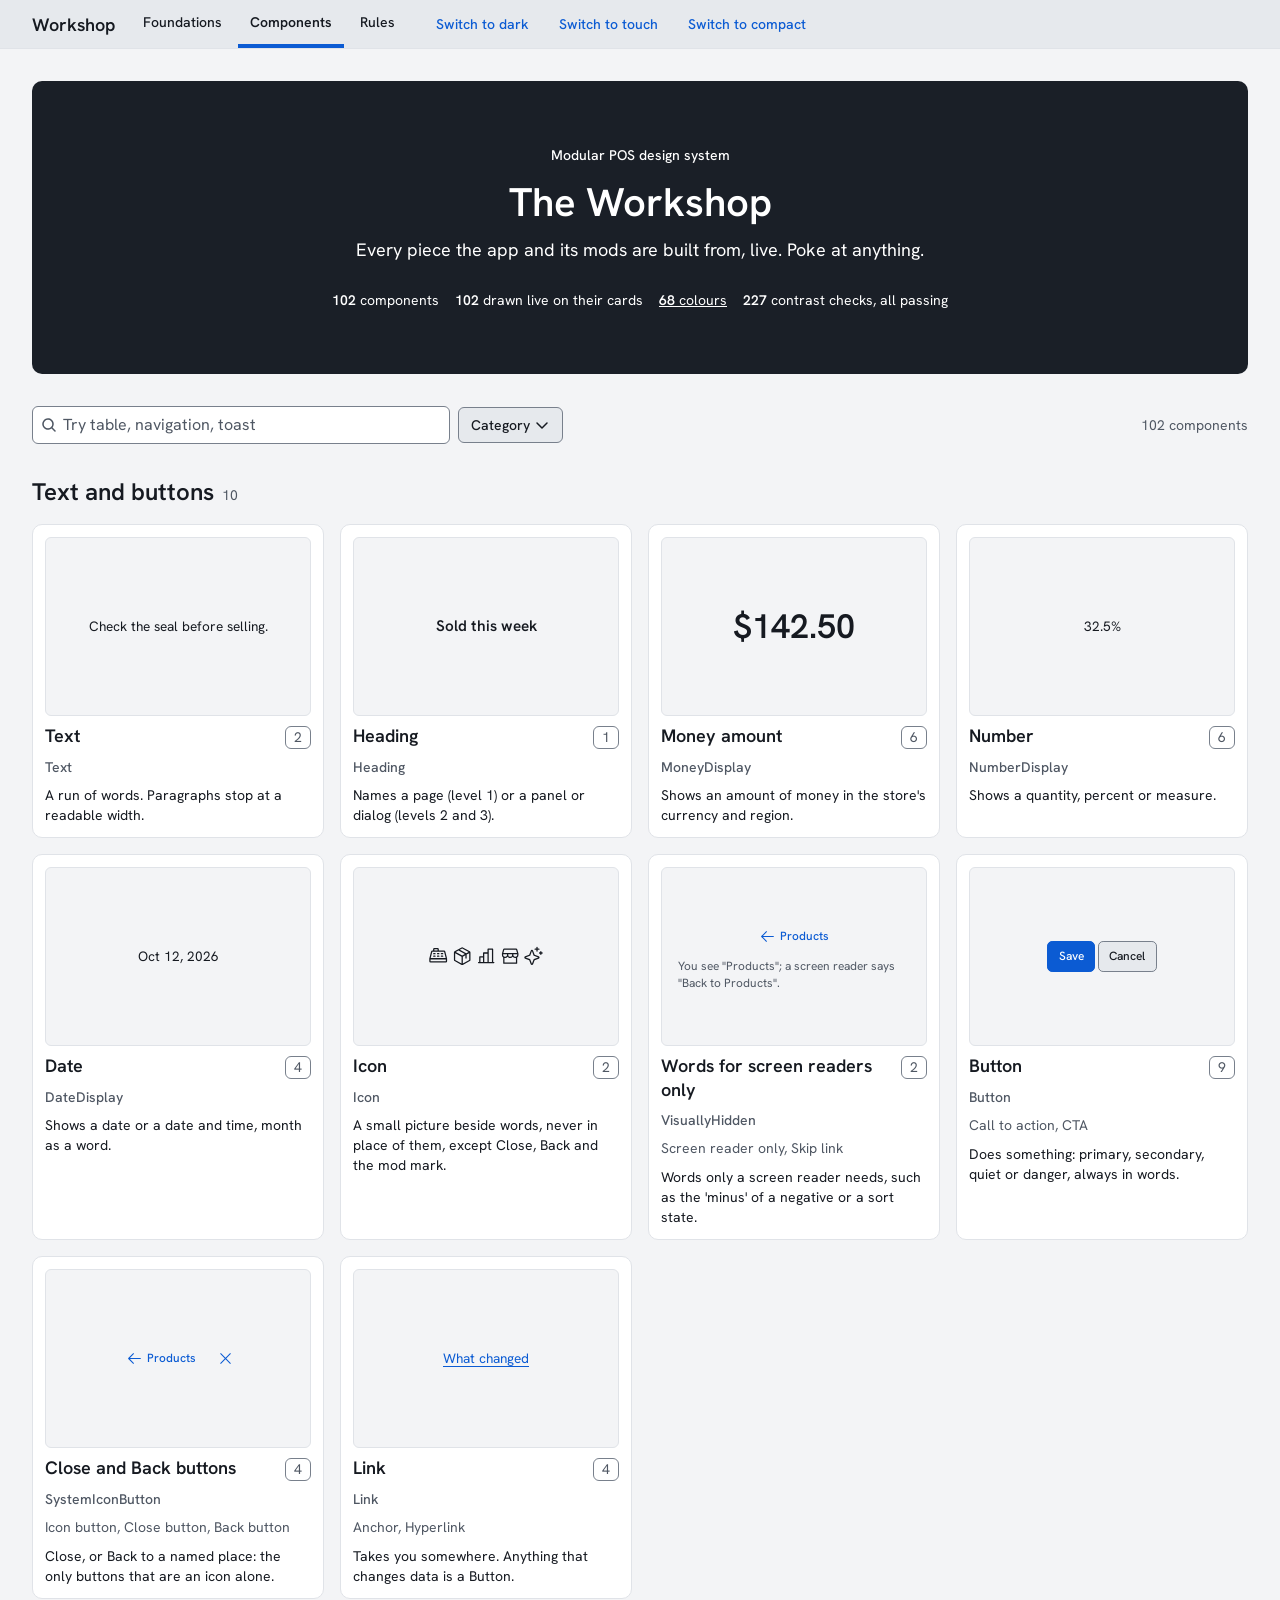
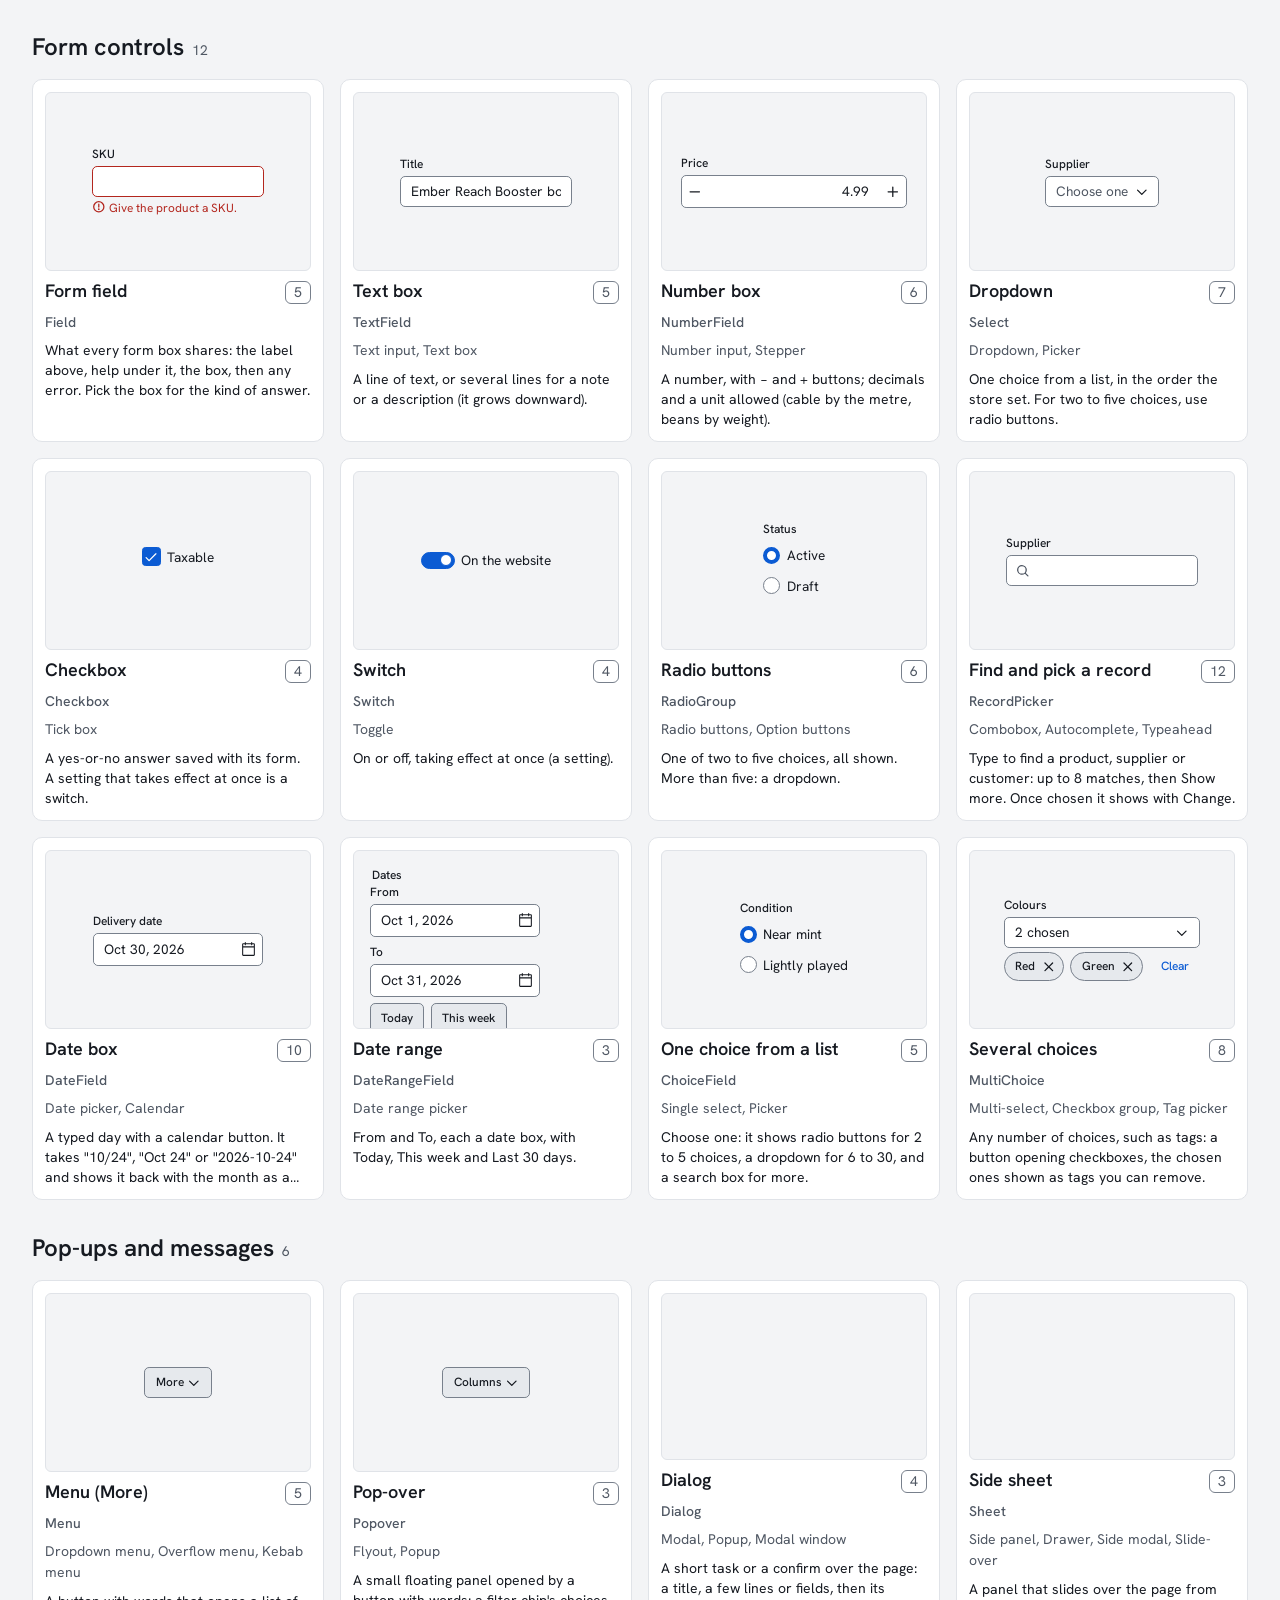
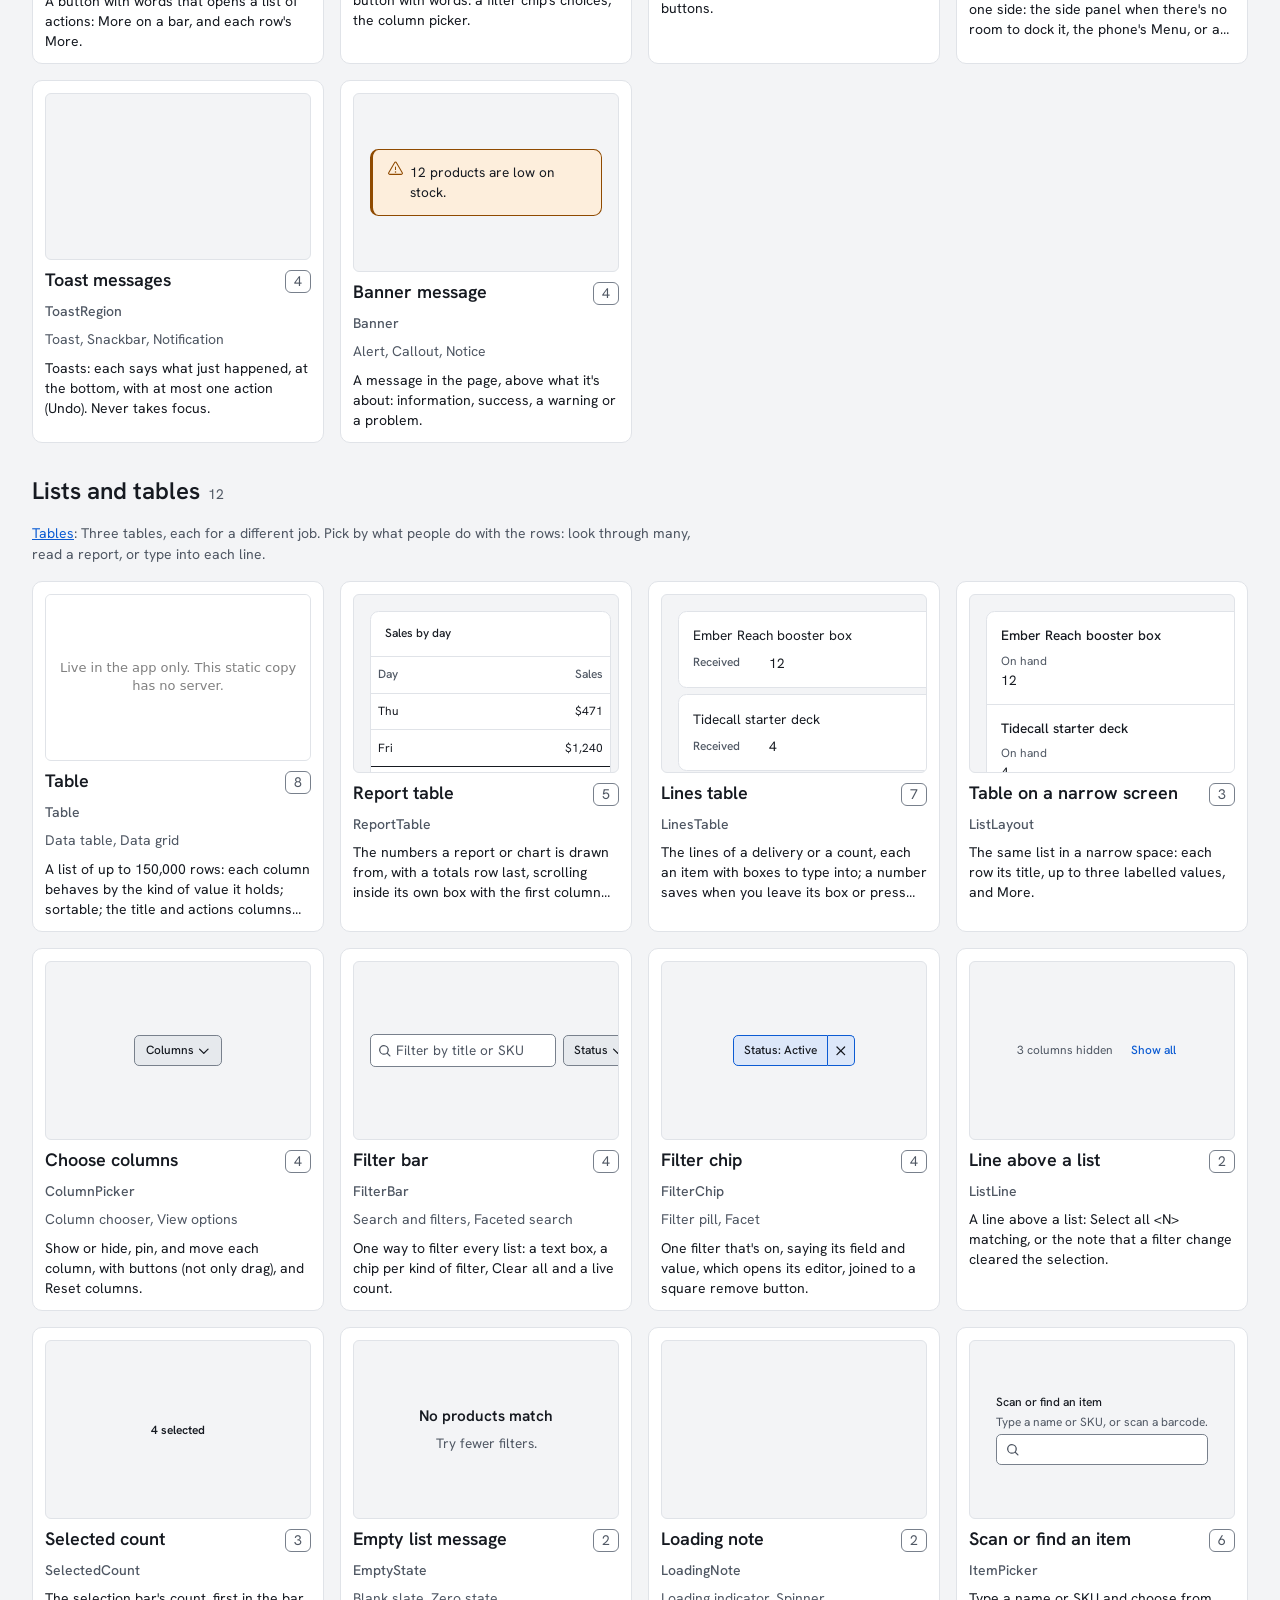
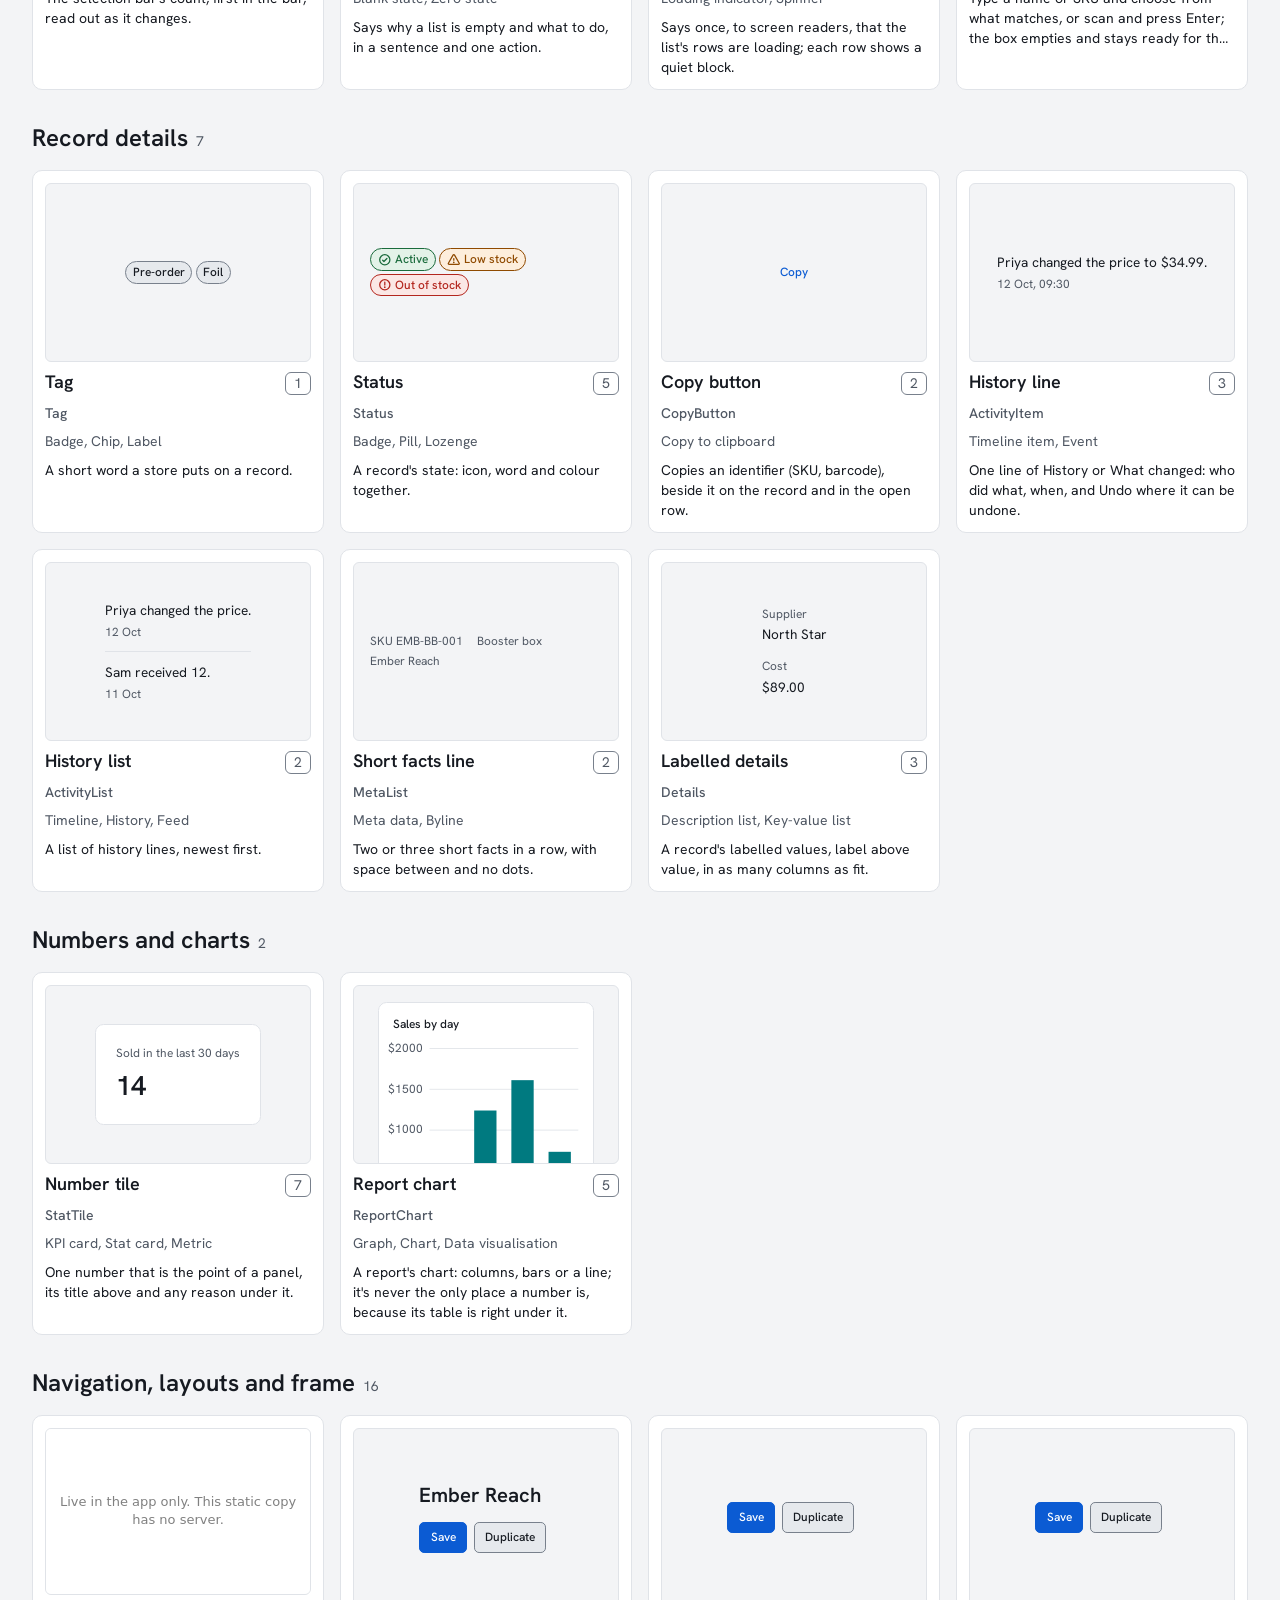
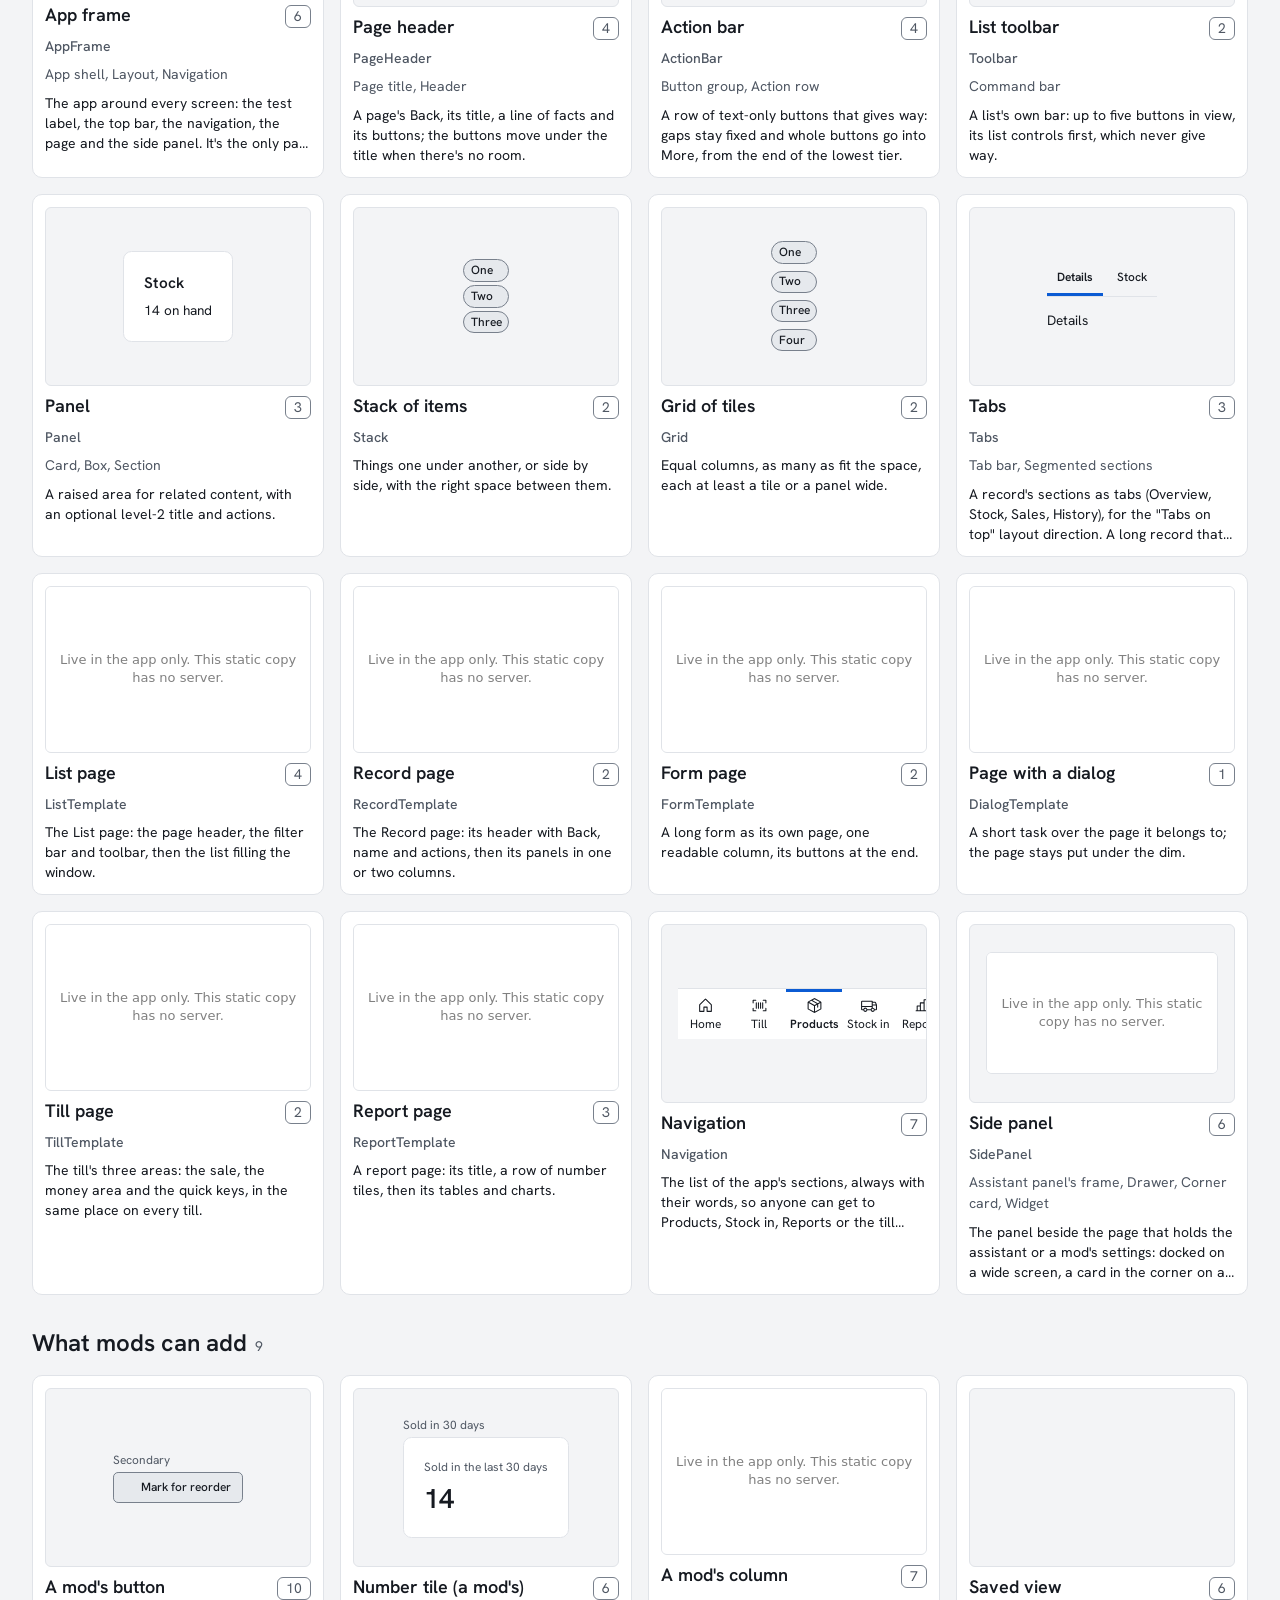
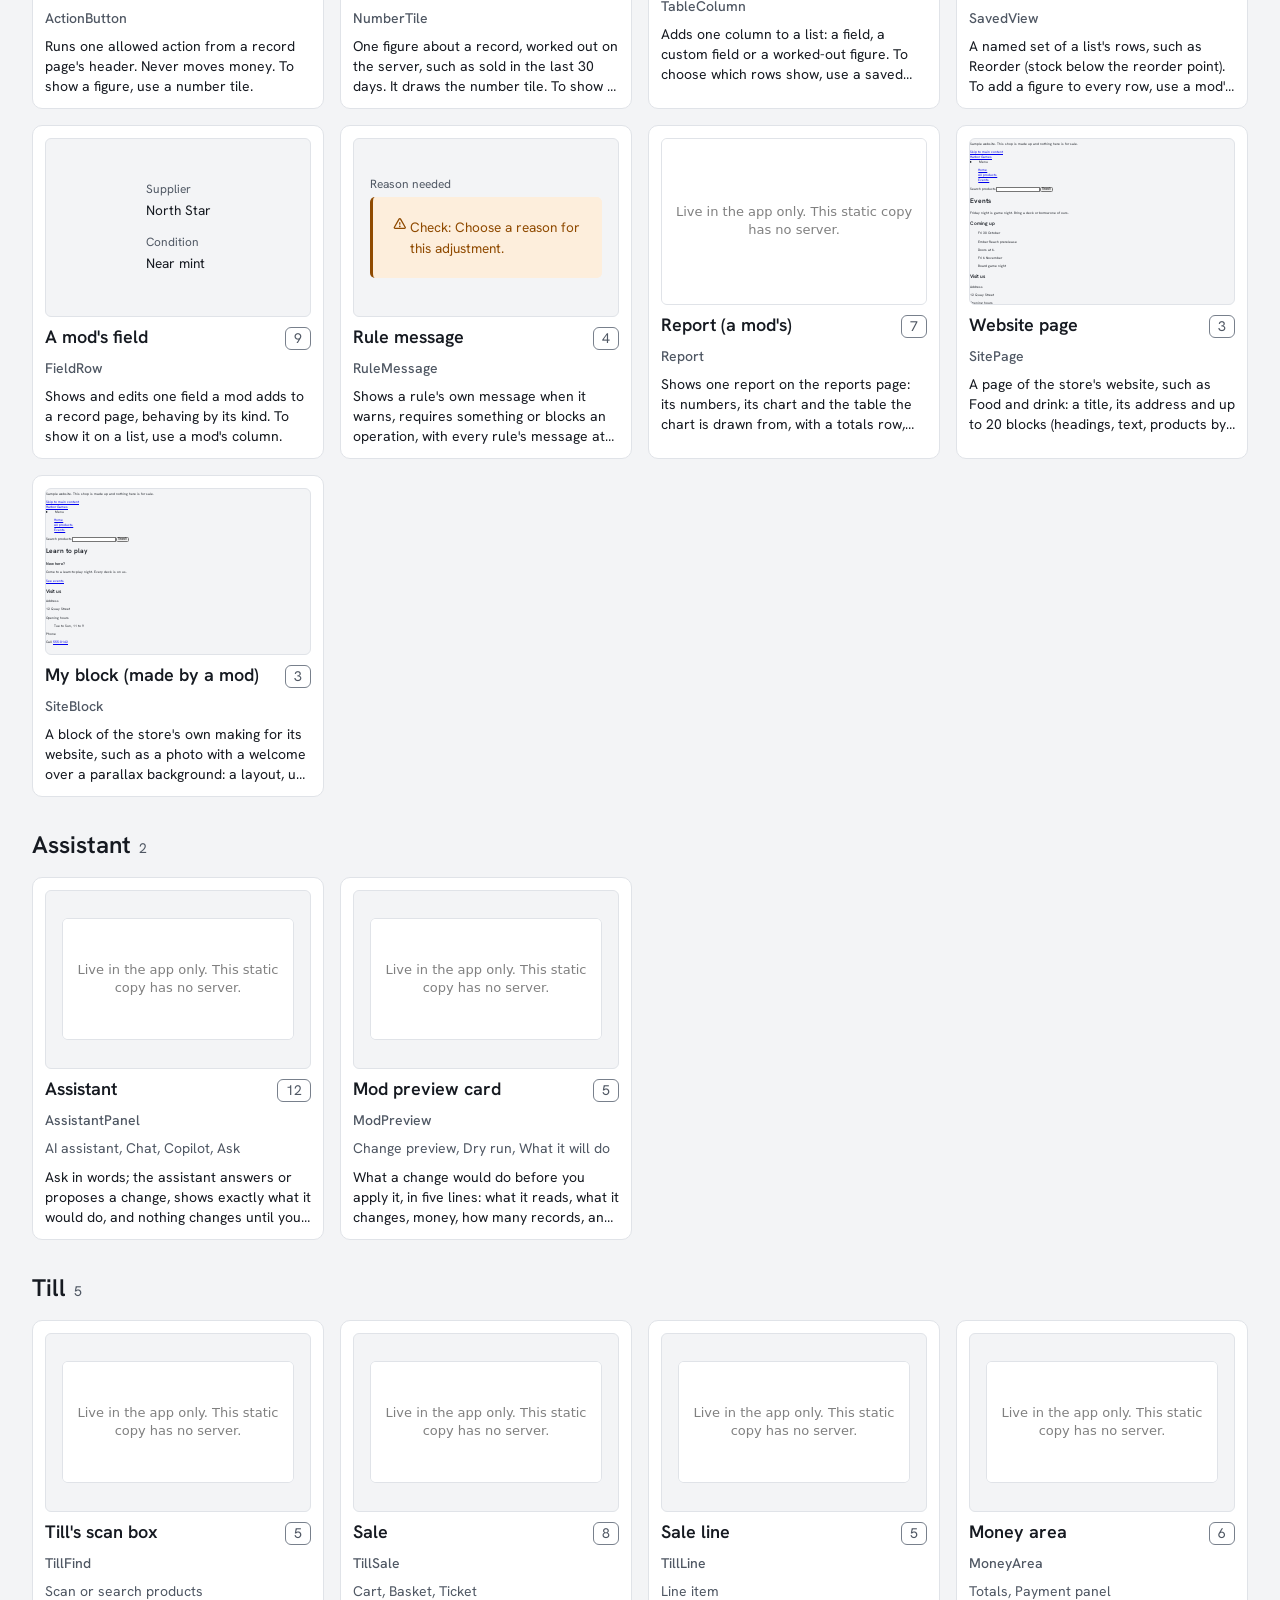
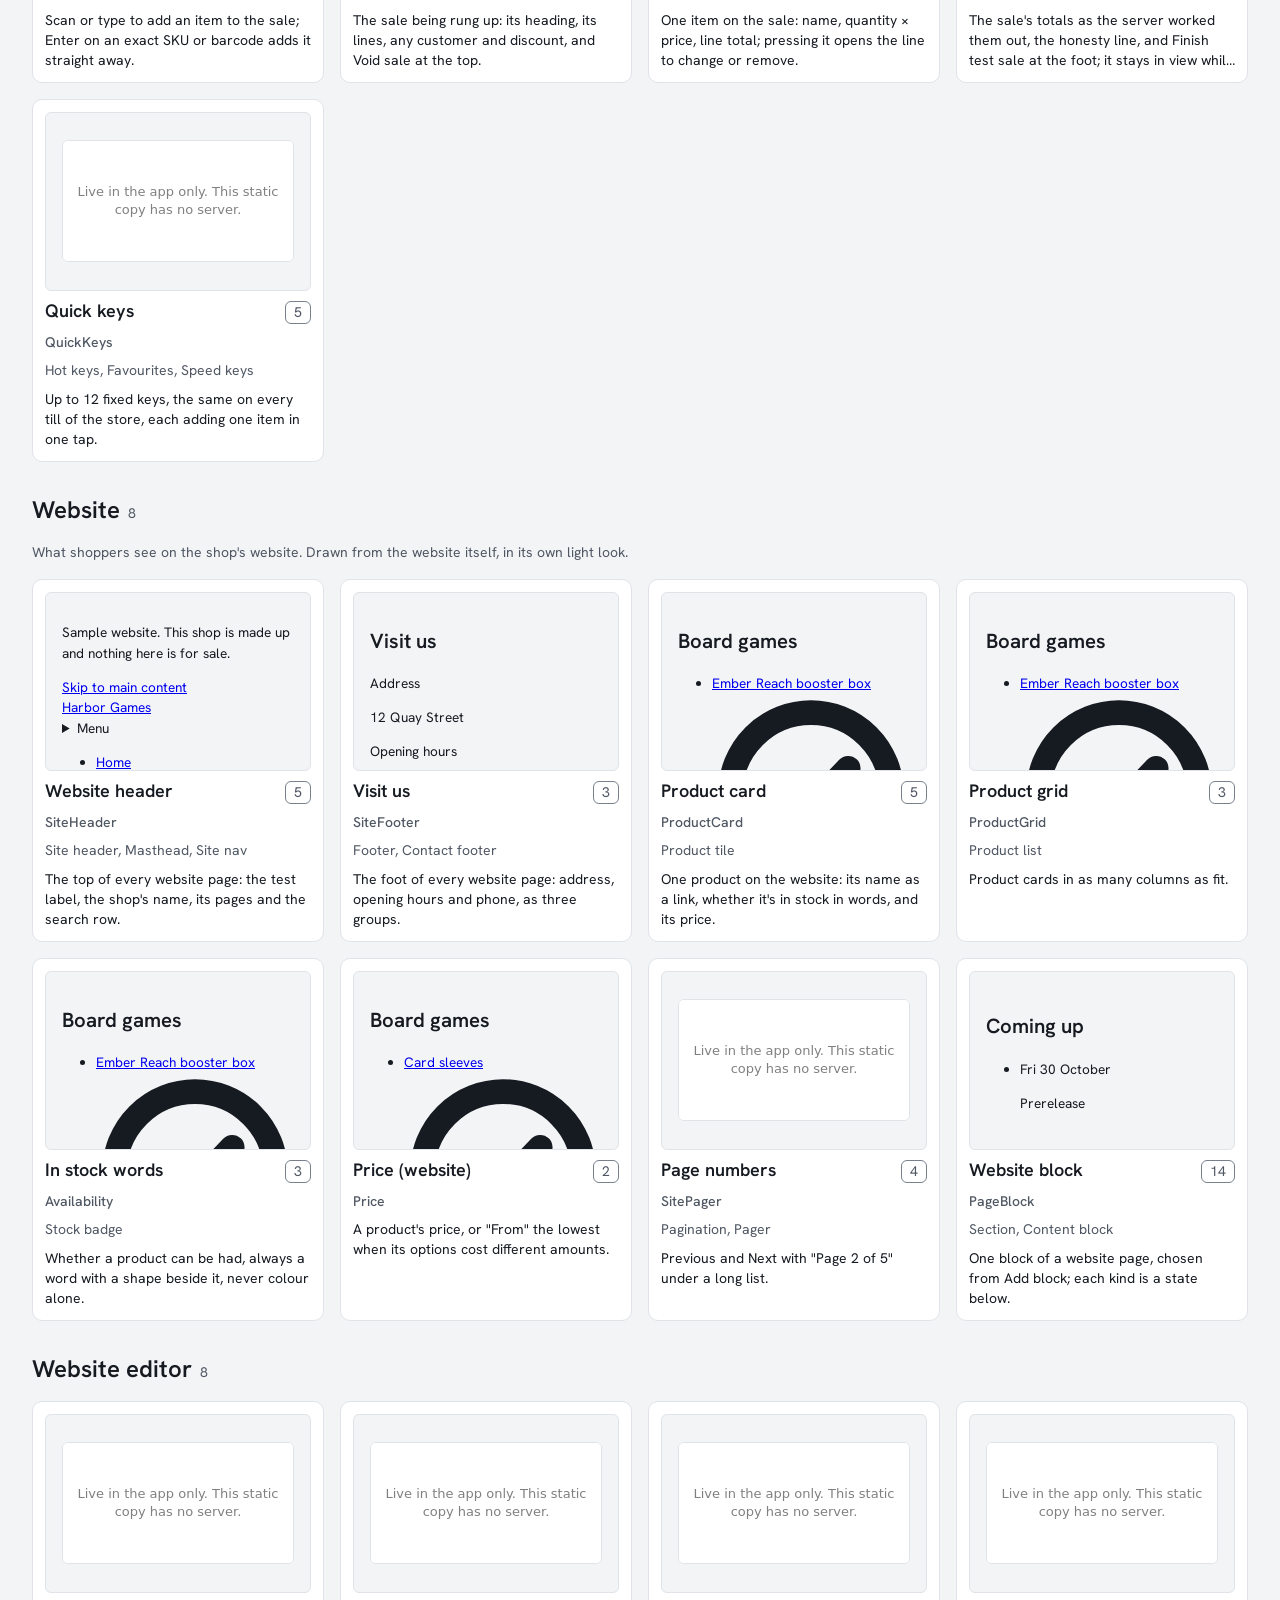
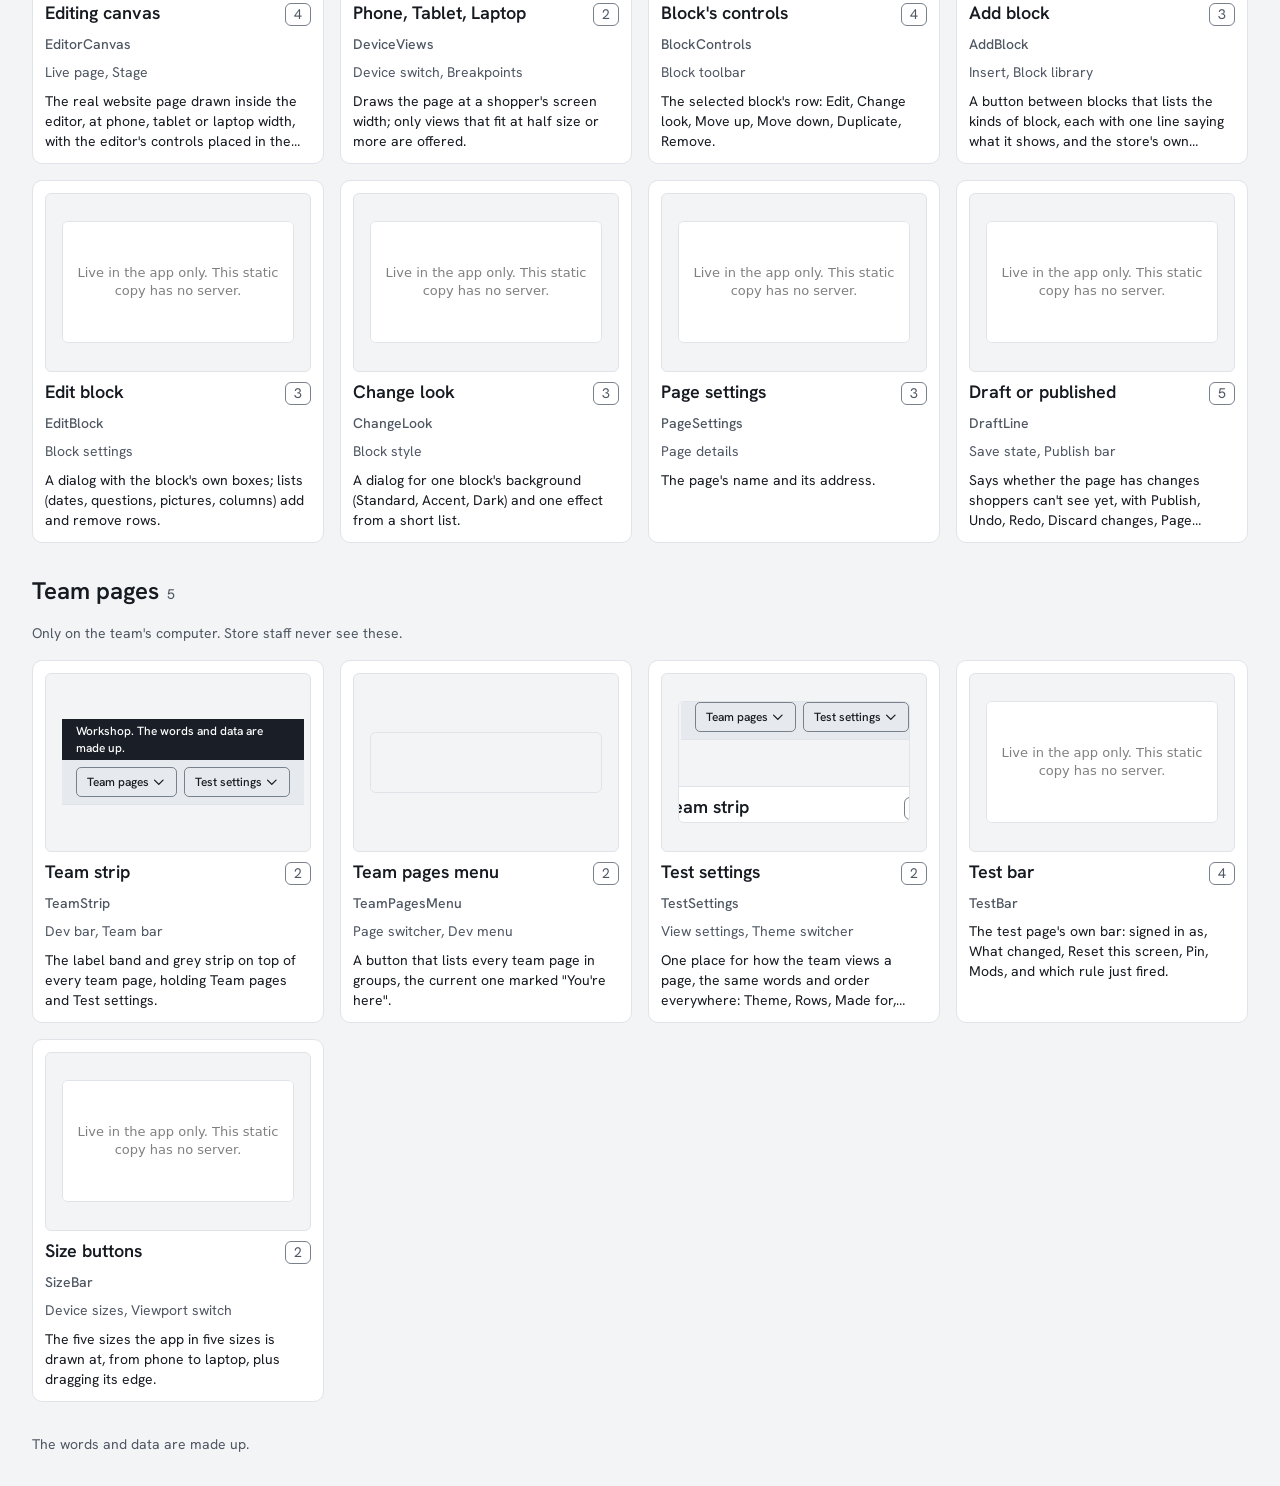
==== commit a23170d9: "Refresh the Modular POS design gallery: the whole Workshop, 102 components - design/: a fresh static" ====
--- a/design/index.html
+++ b/design/index.html
@@ -4,10 +4,38 @@
     <meta charset="UTF-8" />
     <meta name="viewport" content="width=device-width, initial-scale=1.0" />
     <title>Modular POS design gallery</title>
-    <script type="module" crossorigin src="./assets/workshop-DFF7XbfU.js"></script>
-    <link rel="stylesheet" crossorigin href="./assets/workshop-DP4YsZAi.css">
-    <!-- The look sample needs the app's server, so it is hidden on this static copy. -->
-    <style>a[href="/specimen.html"] { display: none; }</style>
+    <script type="module" crossorigin src="./assets/workshop-PDwHq2yc.js"></script>
+    <link rel="stylesheet" crossorigin href="./assets/workshop-BgBOM7Jz.css">
+    <!-- Static copy for bibimpapi.com: pages that need the app's server aren't here, so links to them are hidden and
+         cards that embed them show a note instead. The Workshop's own close-ups point at this page. -->
+    <style>
+      a[href="/specimen.html"], a[href^="/products.html"], a[href^="/index.html"], a[href^="/site"], a[href^="/spike"] { display: none; }
+      .ws-crop:has(> iframe[srcdoc])::after, .ws-stage:has(.ws-stage-page > iframe[srcdoc])::after {
+        content: "Live in the app only. This static copy has no server."; position: absolute; inset: 0; z-index: 1;
+        display: grid; place-items: center; padding: 12px; text-align: center; font: 13px/1.4 system-ui, sans-serif;
+        color: GrayText; background: Canvas;
+      }
+    </style>
+    <script>
+      (() => {
+        const note = '<body style="margin:0;padding:24px 16px;font:13px/1.4 system-ui,sans-serif;color:GrayText;background:Canvas;max-inline-size:220px">Live in the app only. This static copy has no server.</body>';
+        const server = /^\/(products\.html|specimen\.html|index\.html|site\/)/;
+        const fix = (el) => {
+          if (el.tagName === "IFRAME") {
+            const src = el.getAttribute("src") || "";
+            if (src.startsWith("/workshop.html")) el.setAttribute("src", "./index.html" + src.slice("/workshop.html".length));
+            else if (server.test(src) && !el.hasAttribute("srcdoc")) el.setAttribute("srcdoc", note);
+          } else if (el.tagName === "A" && el.getAttribute("href")?.startsWith("/workshop.html")) {
+            el.setAttribute("href", "./index.html" + el.getAttribute("href").slice("/workshop.html".length));
+          }
+        };
+        const scan = (root) => root.querySelectorAll?.("iframe, a").forEach(fix);
+        new MutationObserver((ms) => ms.forEach((m) => {
+          if (m.type === "attributes") fix(m.target);
+          else m.addedNodes.forEach((n) => { if (n.nodeType === 1) { fix(n); scan(n); } });
+        })).observe(document.documentElement, { subtree: true, childList: true, attributes: true, attributeFilter: ["src", "href"] });
+      })();
+    </script>
   </head>
   <body>
     <div id="root"></div>
--- a/design/assets/workshop-BgBOM7Jz.css
+++ b/design/assets/workshop-BgBOM7Jz.css
@@ -0,0 +1 @@
+._popover_ga2gz_3{box-sizing:border-box;min-inline-size:calc(var(--container-form-max) * 3 / 8);max-inline-size:var(--container-form-max);border:var(--border-width-hairline) solid var(--border-subtle);border-radius:var(--radius-container);background:var(--surface-overlay);box-shadow:var(--shadow-overlay);outline:none;overflow:auto}._body_ga2gz_14{gap:var(--gap-item);padding:var(--pad-panel-compact);outline:none;flex-direction:column;display:flex}._title_ga2gz_21{font-size:var(--type-label-font-size);font-weight:var(--weight-title);line-height:var(--type-label-line-height);color:var(--text-primary);margin:0}._trigger_ga2gz_28,._chip_ga2gz_29{align-items:center;gap:var(--gap-inline);min-block-size:var(--size-control-height);min-inline-size:var(--size-target-min);padding-inline:var(--pad-control-x);border:var(--border-width-hairline) solid var(--action-secondary-border);border-radius:var(--radius-control);background:var(--action-secondary-bg);color:var(--action-secondary-fg);font-family:var(--font-ui);font-size:var(--type-label-font-size);font-weight:var(--type-label-font-weight);line-height:var(--type-label-line-height);white-space:nowrap;cursor:pointer;display:inline-flex}._trigger_ga2gz_28[data-hovered],._chip_ga2gz_29[data-hovered]{background:var(--action-secondary-bg-hover)}._trigger_ga2gz_28[data-pressed],._chip_ga2gz_29[data-pressed]{background:var(--action-secondary-bg-pressed)}._trigger_ga2gz_28[data-focus-visible],._chip_ga2gz_29[data-focus-visible]{outline:var(--focus-ring-width) solid var(--focus-ring-color);outline-offset:var(--focus-ring-offset)}._active_ga2gz_61{border-style:solid;border-color:var(--selected-indicator);background:var(--selected-bg)}._filterChip_ga2gz_70{flex:none;align-items:stretch;display:inline-flex}._chipWords_ga2gz_75{max-inline-size:calc(var(--container-form-max) * 3 / 8);border-start-end-radius:0;border-end-end-radius:0}._cut_ga2gz_80{text-overflow:ellipsis;overflow:hidden}._chipRemove_ga2gz_84{inline-size:var(--size-target-min);min-block-size:var(--size-control-height);border:var(--border-width-hairline) solid var(--selected-indicator);background:var(--selected-bg);color:var(--text-primary);cursor:pointer;border-inline-start-width:0;border-start-end-radius:var(--radius-control);border-end-end-radius:var(--radius-control);justify-content:center;align-items:center;display:inline-flex}._chipRemove_ga2gz_84[data-hovered]{background:var(--action-secondary-bg-hover)}._chipRemove_ga2gz_84[data-pressed]{background:var(--action-secondary-bg-pressed)}._chipRemove_ga2gz_84[data-focus-visible]{outline:var(--focus-ring-width) solid var(--focus-ring-color);outline-offset:var(--focus-ring-inset)}._text_1b7zs_2{font-family:var(--font-ui)}._body_1b7zs_5{font-size:var(--type-body-font-size);font-weight:var(--type-body-font-weight);line-height:var(--type-body-line-height)}._small_1b7zs_10{font-size:var(--type-small-font-size);font-weight:var(--type-small-font-weight);line-height:var(--type-small-line-height)}._label_1b7zs_15{font-size:var(--type-label-font-size);font-weight:var(--type-label-font-weight);line-height:var(--type-label-line-height)}p._text_1b7zs_2{max-width:var(--container-text-max);margin:0}._tone-primary_1b7zs_24{color:var(--text-primary)}._tone-secondary_1b7zs_27{color:var(--text-secondary)}._tone-success_1b7zs_30{color:var(--status-success-fg)}._tone-warning_1b7zs_33{color:var(--status-warning-fg)}._tone-danger_1b7zs_36{color:var(--status-danger-fg)}._tone-info_1b7zs_39{color:var(--status-info-fg)}._heading_1b7zs_43{color:var(--text-primary);margin:0}._page_1b7zs_47{font-size:var(--type-title-m-font-size);font-weight:var(--type-title-m-font-weight);line-height:var(--type-title-m-line-height)}._panel_1b7zs_52{font-size:var(--type-title-s-font-size);font-weight:var(--type-title-s-font-weight);line-height:var(--type-title-s-line-height)}._hidden_1b7zs_58{clip-path:inset(50%);white-space:nowrap;width:1px;height:1px;position:absolute;overflow:hidden}._skip_1b7zs_66:focus-visible{clip-path:none;width:auto;height:auto;padding:var(--space-2) var(--space-3);background:var(--surface-raised);color:var(--text-primary);font-size:var(--type-label-font-size);font-weight:var(--type-label-font-weight);z-index:var(--z-toast);inset-block-start:0;inset-inline-start:0}._figures_1b7zs_80{font-variant-numeric:tabular-nums lining-nums}._fig-small_1b7zs_83{font-size:var(--type-small-font-size);line-height:var(--type-small-line-height)}._fig-body_1b7zs_87{font-size:var(--type-body-font-size);line-height:var(--type-body-line-height)}._fig-figure_1b7zs_91{font-size:var(--type-figure-l-font-size);font-weight:var(--type-figure-l-font-weight);line-height:var(--type-figure-l-line-height)}._fig-total_1b7zs_96{font-size:var(--type-total-font-size);font-weight:var(--type-total-font-weight);line-height:var(--type-total-line-height)}._loading_1b7zs_101{vertical-align:bottom;background:var(--surface-sunken);border-radius:var(--radius-control);block-size:1lh;inline-size:6ch;display:inline-block}._icon_1b7zs_110{color:currentColor;flex:none;display:inline-flex}._icon-sm_1b7zs_115{inline-size:var(--size-icon-sm);block-size:var(--size-icon-sm)}._icon-md_1b7zs_119{inline-size:var(--size-icon-md);block-size:var(--size-icon-md)}._icon-lg_1b7zs_123{inline-size:var(--size-icon-lg);block-size:var(--size-icon-lg)}._spin_1b7zs_127{animation:_spin_1b7zs_127 var(--duration-spin) linear infinite}@keyframes _spin_1b7zs_127{to{transform:rotate(1turn)}}@media (prefers-reduced-motion:reduce){._spin_1b7zs_127{animation:none}}._field_iiox2_3{gap:var(--gap-inline);flex-direction:column;min-inline-size:0;display:flex}._short_iiox2_9{max-inline-size:calc(var(--container-form-max) / 2)}._medium_iiox2_12{max-inline-size:calc(var(--container-form-max) * 3 / 4)}._full_iiox2_15{max-inline-size:var(--container-form-max)}._label_iiox2_18{font-family:var(--font-ui);font-size:var(--type-label-font-size);font-weight:var(--type-label-font-weight);line-height:var(--type-label-line-height);color:var(--text-primary)}._optional_iiox2_25{font-weight:var(--weight-body);color:var(--text-secondary)}._help_iiox2_29{font-size:var(--type-small-font-size);line-height:var(--type-small-line-height);color:var(--text-secondary)}._input_iiox2_34{box-sizing:border-box;inline-size:100%;min-block-size:var(--size-control-height);padding-inline:var(--pad-control-x);border:var(--border-width-hairline) solid var(--border-control);border-radius:var(--radius-control);background:var(--surface-raised);color:var(--text-primary);font-family:var(--font-ui);font-size:var(--type-body-font-size);line-height:var(--type-body-line-height)}._numberGroup_iiox2_47 ._input_iiox2_34{text-align:end;border:none;outline:none;min-inline-size:0}._input_iiox2_34::placeholder{color:var(--text-secondary)}._input_iiox2_34[data-focused],._input_iiox2_34[data-focus-visible]{outline:var(--focus-ring-width) solid var(--focus-ring-color);outline-offset:var(--focus-ring-offset)}._input_iiox2_34[data-invalid],._field_iiox2_3[data-invalid] ._input_iiox2_34{border-color:var(--status-danger-border);border-width:var(--border-width-emphasis)}._input_iiox2_34[data-disabled],._input_iiox2_34[readonly]{background:var(--surface-sunken);color:var(--text-secondary)}._area_iiox2_71{padding-block:var(--space-2);resize:vertical}._error_iiox2_75{align-items:flex-start;gap:var(--gap-inline);font-size:var(--type-small-font-size);line-height:var(--type-small-line-height);color:var(--status-danger-fg);display:flex}._numberGroup_iiox2_47{border:var(--border-width-hairline) solid var(--border-control);border-radius:var(--radius-control);background:var(--surface-raised);align-items:stretch;display:flex}._numberGroup_iiox2_47[data-focus-within]{outline:var(--focus-ring-width) solid var(--focus-ring-color);outline-offset:var(--focus-ring-offset)}._field_iiox2_3[data-invalid] ._numberGroup_iiox2_47{border-color:var(--status-danger-border);border-width:var(--border-width-emphasis)}._number_iiox2_47{font-variant-numeric:tabular-nums lining-nums}._unit_iiox2_103{color:var(--text-secondary);align-items:center;padding-inline-end:var(--space-2);display:inline-flex}._stepper_iiox2_109{inline-size:var(--size-target-min);min-block-size:var(--size-control-height);background:var(--action-quiet-bg);color:var(--text-primary);cursor:pointer;border:none;flex:none;justify-content:center;align-items:center;display:inline-flex}._stepper_iiox2_109[data-hovered]{background:var(--action-quiet-bg-hover)}._stepper_iiox2_109[data-pressed]{background:var(--action-quiet-bg-pressed)}._stepper_iiox2_109[data-disabled]{color:var(--text-disabled);cursor:not-allowed}._selectButton_iiox2_133{justify-content:space-between;align-items:center;gap:var(--gap-item);text-align:start;cursor:pointer;display:flex}._selectButton_iiox2_133[data-focus-visible]{outline:var(--focus-ring-width) solid var(--focus-ring-color);outline-offset:var(--focus-ring-offset)}._selectValue_iiox2_146{text-align:start;flex:1;min-inline-size:0}._selectValue_iiox2_146[data-placeholder]{color:var(--text-secondary)}._listPopover_iiox2_154{min-inline-size:var(--trigger-width)}._listBox_iiox2_157{padding-block:var(--space-1);outline:none;flex-direction:column;display:flex}._option_iiox2_25{align-items:center;gap:var(--gap-item);min-block-size:var(--size-control-height);padding-inline:var(--space-3);color:var(--text-primary);cursor:default;outline:none;display:flex}._option_iiox2_25[data-focused],._option_iiox2_25[data-hovered]{background:var(--row-hover-bg)}._option_iiox2_25[data-focus-visible]{outline:var(--focus-ring-width) solid var(--focus-ring-color);outline-offset:var(--focus-ring-inset)}._option_iiox2_25[data-selected]{font-weight:var(--weight-label)}._optionMark_iiox2_184{inline-size:var(--size-icon-sm);display:inline-flex}._check_iiox2_190{align-items:flex-start;gap:var(--gap-item);min-block-size:var(--size-target-min);padding-block:var(--space-1);color:var(--text-primary);cursor:pointer;display:inline-flex}._box_iiox2_199{inline-size:var(--size-icon-md);block-size:var(--size-icon-md);border:var(--border-width-emphasis) solid var(--border-control);border-radius:min(var(--radius-control), var(--space-1));background:var(--surface-raised);flex:none;justify-content:center;align-items:center;display:inline-flex}._check_iiox2_190[data-selected] ._box_iiox2_199{border-color:var(--selected-indicator);background:var(--selected-indicator);color:var(--surface-raised)}._check_iiox2_190[data-focus-visible] ._box_iiox2_199{outline:var(--focus-ring-width) solid var(--focus-ring-color);outline-offset:var(--focus-ring-offset)}._checkWords_iiox2_220{flex-direction:column;display:flex}._radios_1t37i_3{gap:var(--gap-inline);flex-direction:column;display:flex}._radio_1t37i_3{align-items:center;gap:var(--gap-item);min-block-size:var(--size-target-min);color:var(--text-primary);cursor:pointer;display:inline-flex}._dot_1t37i_16{box-sizing:border-box;inline-size:var(--size-icon-md);block-size:var(--size-icon-md);border:var(--border-width-emphasis) solid var(--border-control);border-radius:var(--radius-pill);background:var(--surface-raised);flex:none}._radio_1t37i_3[data-selected] ._dot_1t37i_16{border-color:var(--selected-indicator);border-width:calc(var(--size-icon-md) / 4)}._radio_1t37i_3[data-focus-visible] ._dot_1t37i_16{outline:var(--focus-ring-width) solid var(--focus-ring-color);outline-offset:var(--focus-ring-offset)}._switch_1uru6_3{align-items:center;gap:var(--gap-item);min-block-size:var(--size-target-min);color:var(--text-primary);cursor:pointer;display:inline-flex}._track_1uru6_11{box-sizing:border-box;inline-size:calc(var(--size-icon-md) * 2);block-size:var(--size-icon-md);padding:var(--space-half);border:var(--border-width-hairline) solid var(--border-control);border-radius:var(--radius-pill);background:var(--surface-sunken);flex:none;align-items:center;display:inline-flex}._knob_1uru6_23{box-sizing:border-box;inline-size:calc(var(--size-icon-md) - var(--space-1) - var(--border-width-hairline) * 2);block-size:calc(var(--size-icon-md) - var(--space-1) - var(--border-width-hairline) * 2);border:var(--border-width-hairline) solid var(--border-control);border-radius:var(--radius-pill);background:var(--surface-raised);transition:transform var(--duration-move) var(--ease-standard)}._switch_1uru6_3[data-selected] ._track_1uru6_11{border-color:var(--selected-indicator);background:var(--selected-indicator)}._switch_1uru6_3[data-selected] ._knob_1uru6_23{transform:translateX(var(--size-icon-md));border-color:var(--selected-indicator)}._switch_1uru6_3[data-focus-visible] ._track_1uru6_11{outline:var(--focus-ring-width) solid var(--focus-ring-color);outline-offset:var(--focus-ring-offset)}._button_t803y_2{justify-content:center;align-items:center;gap:var(--gap-inline);min-block-size:var(--size-control-height);min-inline-size:var(--size-target-min);padding-inline:var(--pad-control-x);border:var(--border-width-hairline) solid transparent;border-radius:var(--radius-control);font-family:var(--font-ui);font-size:var(--type-label-font-size);font-weight:var(--type-label-font-weight);line-height:var(--type-label-line-height);white-space:nowrap;cursor:pointer;transition:background-color var(--duration-fast) var(--ease-standard), border-color var(--duration-fast) var(--ease-standard);display:inline-flex;position:relative}._button_t803y_2:focus-visible{outline:var(--focus-ring-width) solid var(--focus-ring-color);outline-offset:var(--focus-ring-offset)}._label_t803y_27{overflow:visible}._busy_t803y_32{inline-size:var(--size-icon-sm);block-size:var(--size-icon-sm);display:none}._canBeBusy_t803y_37 ._busy_t803y_32{display:inline-flex}._primary_t803y_41{background:var(--action-primary-bg);color:var(--action-primary-fg);border-color:var(--action-primary-border)}._primary_t803y_41:hover{background:var(--action-primary-bg-hover)}._primary_t803y_41:active{background:var(--action-primary-bg-pressed)}._secondary_t803y_53{background:var(--action-secondary-bg);color:var(--action-secondary-fg);border-color:var(--action-secondary-border)}._secondary_t803y_53:hover{background:var(--action-secondary-bg-hover)}._secondary_t803y_53:active{background:var(--action-secondary-bg-pressed)}._quiet_t803y_65{background:var(--action-quiet-bg);color:var(--action-quiet-fg);border-color:#0000}._quiet_t803y_65:hover{background:var(--action-quiet-bg-hover)}._quiet_t803y_65:active{background:var(--action-quiet-bg-pressed)}._danger_t803y_78{background:var(--action-danger-bg);color:var(--action-danger-fg);border-color:var(--action-danger-border)}._danger_t803y_78:hover{background:var(--action-danger-bg-hover)}._danger_t803y_78:active{background:var(--action-danger-bg-pressed)}._disabled_t803y_91,._disabled_t803y_91:hover,._disabled_t803y_91:active{background:var(--action-disabled-bg);color:var(--action-disabled-fg);border-color:var(--action-disabled-border);cursor:not-allowed}._button_t803y_2[aria-disabled=true]:not(._disabled_t803y_91){cursor:progress}._square_t803y_103{inline-size:var(--size-control-height);min-inline-size:var(--size-target-min);padding-inline:0}._link_t803y_109{color:var(--text-link);text-decoration-line:underline;text-decoration-thickness:var(--link-underline-thickness);text-underline-offset:var(--link-underline-offset);border-radius:var(--radius-control)}._link_t803y_109:visited{color:var(--text-link)}._link_t803y_109:hover{text-decoration-thickness:var(--link-underline-thickness-hover)}._link_t803y_109:active{color:var(--text-primary)}._words_t803y_129{display:inline-grid}._words_t803y_129>*{grid-area:1/1;justify-self:center}._tagRoom_t803y_137{border-inline:var(--border-width-hairline) solid transparent;visibility:hidden;white-space:nowrap;block-size:0;padding-inline:var(--space-1);font-size:var(--type-small-font-size);font-weight:var(--weight-label)}._managerTag_t803y_146,._managerInline_t803y_147{padding-inline:var(--space-1);border:var(--border-width-hairline) solid var(--border-control);border-radius:var(--radius-control);background:var(--surface-raised);color:var(--text-primary);font-size:var(--type-small-font-size);font-weight:var(--weight-label);line-height:var(--type-small-line-height);white-space:nowrap}._managerTag_t803y_146{pointer-events:none;position:absolute;inset-block-start:0;inset-inline-start:50%;transform:translate(-50%,-50%)}._tag_1r27a_3{align-items:center;gap:var(--gap-inline);max-inline-size:100%;padding-block:var(--space-half);padding-inline:var(--space-2);border:var(--border-width-hairline) solid;border-radius:var(--radius-pill);font-size:var(--type-small-font-size);font-weight:var(--weight-label);line-height:var(--type-small-line-height);white-space:nowrap;display:inline-flex}._neutral_1r27a_17{border-color:var(--border-control);background:var(--surface-sunken);color:var(--text-primary)}._success_1r27a_22{border-color:var(--status-success-border);background:var(--status-success-bg);color:var(--status-success-fg)}._warning_1r27a_27{border-color:var(--status-warning-border);background:var(--status-warning-bg);color:var(--status-warning-fg)}._danger_1r27a_32{border-color:var(--status-danger-border);background:var(--status-danger-bg);color:var(--status-danger-fg)}._info_1r27a_37{border-color:var(--status-info-border);background:var(--status-info-bg);color:var(--status-info-fg)}._removableList_1r27a_44{align-items:center;gap:var(--gap-item);flex-wrap:wrap;margin:0;padding:0;list-style:none;display:flex}._removable_1r27a_44{max-inline-size:100%;min-block-size:var(--size-target-min);border:var(--border-width-hairline) solid var(--border-control);border-radius:var(--radius-pill);background:var(--surface-sunken);color:var(--text-primary);font-size:var(--type-small-font-size);font-weight:var(--weight-label);line-height:var(--type-small-line-height);align-items:center;padding-inline-start:var(--space-3);display:inline-flex}._removableFixed_1r27a_67{color:var(--text-secondary);padding-inline-end:var(--space-3)}._removableWord_1r27a_71{white-space:nowrap;overflow-wrap:normal}._removeButton_1r27a_75{inline-size:var(--size-target-min);block-size:var(--size-target-min);border-radius:var(--radius-pill);color:var(--text-primary);cursor:pointer;background:0 0;border:none;flex:none;justify-content:center;align-items:center;display:inline-flex}._removeButton_1r27a_75[data-hovered]{background:var(--action-secondary-bg-hover)}._removeButton_1r27a_75[data-pressed]{background:var(--action-secondary-bg-pressed)}._removeButton_1r27a_75[data-focus-visible]{outline:var(--focus-ring-width) solid var(--focus-ring-color);outline-offset:var(--focus-ring-inset)}._changed_fkg11_5{border-radius:var(--radius-control);outline:var(--focus-ring-width) var(--border-style-change) var(--mod-change-outline);outline-offset:var(--focus-ring-offset)}._changed_fkg11_5:focus-within{outline:none}._filled_fkg11_13{align-items:center;gap:var(--gap-inline);color:var(--mod-mark);font-size:var(--type-small-font-size);font-weight:var(--weight-label);line-height:var(--type-small-line-height);display:inline-flex}._picker_fkg11_24{max-inline-size:var(--container-form-max)}._pickerBox_fkg11_27{align-items:center;display:flex;position:relative}._pickerIcon_fkg11_32{color:var(--text-secondary);pointer-events:none;display:inline-flex;position:absolute;inset-inline-start:var(--pad-control-x)}._pickerInput_fkg11_39{flex:1;padding-inline-start:calc(var(--pad-control-x) + var(--size-icon-sm) + var(--space-2))}._boxEnd_fkg11_43{color:var(--text-secondary);pointer-events:none;display:inline-flex;position:absolute;inset-inline-end:var(--pad-control-x)}._results_fkg11_50{max-block-size:calc(var(--size-control-height) * 8 + var(--space-6));overflow:auto}._option_fkg11_54{padding-block:var(--space-2);flex-direction:column;align-items:flex-start;gap:0}._optionTitle_fkg11_60{color:var(--text-primary)}._optionDetail_fkg11_63{font-size:var(--type-small-font-size);line-height:var(--type-small-line-height);color:var(--text-secondary)}._more_fkg11_68{border-block-start:var(--border-width-hairline) solid var(--border-subtle);color:var(--action-quiet-fg);font-size:var(--type-label-font-size);font-weight:var(--type-label-font-weight);line-height:var(--type-label-line-height)}._none_fkg11_75{align-items:center;gap:var(--gap-inline);padding-block:var(--space-2);padding-inline:var(--pad-control-x);font-family:var(--font-ui);font-size:var(--type-small-font-size);line-height:var(--type-small-line-height);color:var(--text-secondary);display:flex}._chosen_fkg11_87{box-sizing:border-box;align-items:center;gap:var(--gap-item);padding-block:var(--space-2);padding-inline:var(--pad-control-x) var(--space-1);border:var(--border-width-hairline) solid var(--border-control);border-radius:var(--radius-control);background:var(--surface-raised);display:flex}[data-invalid]>._chosen_fkg11_87{border-color:var(--status-danger-border);border-width:var(--border-width-emphasis)}._chosenWords_fkg11_102{flex-direction:column;flex:1;min-inline-size:0;display:flex}._chosenTitle_fkg11_108{color:var(--text-primary);font-size:var(--type-body-font-size);line-height:var(--type-body-line-height);overflow-wrap:anywhere}._chosenDetail_fkg11_114{color:var(--text-secondary);font-size:var(--type-small-font-size);line-height:var(--type-small-line-height)}._dateField_fkg11_121{max-inline-size:calc(var(--container-form-max) * 5 / 16)}._dateGroup_fkg11_124{position:relative}._dateInput_fkg11_127{font-variant-numeric:tabular-nums lining-nums;flex:1}._dateGroup_fkg11_124 ._dateInput_fkg11_127{text-align:start}._readOnly_fkg11_135{background:var(--surface-sunken)}._calendarButton_fkg11_138[data-focus-visible]{outline:var(--focus-ring-width) solid var(--focus-ring-color);outline-offset:var(--focus-ring-inset)}._calendarPopover_fkg11_144{min-inline-size:0}._calendarDialog_fkg11_147{padding:var(--space-2);outline:none}._calendarHead_fkg11_151{justify-content:space-between;align-items:center;gap:var(--space-2);padding-block-end:var(--space-2);display:flex}._monthHeading_fkg11_158{color:var(--text-primary);font-size:var(--type-label-font-size);font-weight:var(--weight-title);line-height:var(--type-label-line-height);text-align:center;flex:1;margin:0}._monthButton_fkg11_167{inline-size:var(--size-control-height);block-size:var(--size-control-height);border-radius:var(--radius-control);background:var(--action-quiet-bg);color:var(--text-primary);cursor:pointer;border:none;justify-content:center;align-items:center;display:inline-flex}._monthButton_fkg11_167[data-hovered]{background:var(--action-quiet-bg-hover)}._monthButton_fkg11_167[data-pressed]{background:var(--action-quiet-bg-pressed)}._monthButton_fkg11_167[data-focus-visible]{outline:var(--focus-ring-width) solid var(--focus-ring-color);outline-offset:var(--focus-ring-inset)}._grid_fkg11_189{border-collapse:collapse}._weekday_fkg11_192{color:var(--text-secondary);font-size:var(--type-small-font-size);font-weight:var(--weight-label);line-height:var(--type-small-line-height);text-align:center}._day_fkg11_199{inline-size:var(--size-control-height);block-size:var(--size-control-height);border-radius:var(--radius-control);color:var(--text-primary);font-variant-numeric:tabular-nums lining-nums;cursor:pointer;outline:none;justify-content:center;align-items:center;display:flex}._day_fkg11_199[data-outside-month]{visibility:hidden}._day_fkg11_199[data-hovered]{background:var(--action-secondary-bg-hover)}._day_fkg11_199[data-pressed]{background:var(--action-secondary-bg-pressed)}._day_fkg11_199[data-focus-visible]{outline:var(--focus-ring-width) solid var(--focus-ring-color);outline-offset:var(--focus-ring-inset)}._today_fkg11_224{box-sizing:border-box;border:var(--border-width-hairline) solid var(--border-strong);font-weight:var(--weight-title)}._day_fkg11_199[data-selected]{background:var(--selected-indicator);color:var(--text-on-accent);font-weight:var(--weight-title)}._day_fkg11_199[data-selected][data-focus-visible]{outline-color:var(--focus-ring-on-inverse)}._day_fkg11_199[data-unavailable],._day_fkg11_199[data-disabled]{color:var(--text-disabled);cursor:default;text-decoration-line:line-through}._range_fkg11_245{gap:var(--gap-item);border:none;flex-direction:column;min-inline-size:0;margin:0;padding:0;display:flex}._rangeDays_fkg11_254{align-items:flex-start;gap:var(--gap-item);flex-wrap:wrap;display:flex}._rangeDays_fkg11_254>*{flex:1 1 calc(var(--container-form-max) * 5 / 16)}._presets_fkg11_263{gap:var(--gap-item);flex-wrap:wrap;display:flex}._rangeWords_fkg11_268{color:var(--text-secondary);font-size:var(--type-small-font-size);line-height:var(--type-small-line-height)}._placeholder_fkg11_275{color:var(--text-secondary)}._multiBody_fkg11_278{gap:var(--space-2);padding:var(--space-2);outline:none;flex-direction:column;display:flex}._multiList_fkg11_285{max-block-size:calc(var(--size-control-height) * 8 + var(--space-6));overflow:auto}._multiOption_fkg11_289{gap:var(--gap-item)}._boxOn_fkg11_292{border-color:var(--selected-indicator);background:var(--selected-indicator);color:var(--surface-raised)}._presets_fkg11_263{border:none;min-inline-size:0;margin:0;padding:0}._quietLegend_fkg11_304{padding:0}._banner_1hcg5_3{align-items:flex-start;gap:var(--gap-item);padding:var(--space-3) var(--space-4);border:var(--border-width-hairline) solid;border-inline-start-width:var(--border-width-indicator);border-radius:var(--radius-container);color:var(--text-primary);display:flex}._words_1hcg5_13{padding-block:var(--space-half);flex:1}._info_1hcg5_17{background:var(--status-info-bg);border-color:var(--status-info-border)}._info_1hcg5_17>span:first-child{color:var(--status-info-fg)}._success_1hcg5_24{background:var(--status-success-bg);border-color:var(--status-success-border)}._success_1hcg5_24>span:first-child{color:var(--status-success-fg)}._warning_1hcg5_31{background:var(--status-warning-bg);border-color:var(--status-warning-border)}._warning_1hcg5_31>span:first-child{color:var(--status-warning-fg)}._danger_1hcg5_38{background:var(--status-danger-bg);border-color:var(--status-danger-border)}._danger_1hcg5_38>span:first-child{color:var(--status-danger-fg)}._scrim_vqmqm_3{z-index:var(--z-dialog);padding:var(--space-4);background:var(--scrim);justify-content:center;align-items:center;display:flex;position:fixed;inset:0}._modal_vqmqm_13{inline-size:100%;max-inline-size:calc(var(--container-form-max) * 3 / 4);outline:none;max-block-size:100%}._dialog_vqmqm_19{box-sizing:border-box;max-block-size:calc(var(--visual-viewport-height) - var(--space-8));border:var(--border-width-hairline) solid var(--border-subtle);border-radius:var(--radius-container);background:var(--surface-overlay);box-shadow:var(--shadow-dialog);outline:none;flex-direction:column;display:flex}._head_vqmqm_30{justify-content:space-between;align-items:center;gap:var(--gap-group);padding-block:var(--space-4) 0;padding-inline:var(--pad-panel) var(--space-4);display:flex}._title_vqmqm_38{font-size:var(--type-title-s-font-size);font-weight:var(--type-title-s-font-weight);line-height:var(--type-title-s-line-height);color:var(--text-primary);margin:0}._body_vqmqm_45{gap:var(--gap-field);padding:var(--space-4) var(--pad-panel);flex-direction:column;display:flex;overflow:auto}._actions_vqmqm_52{justify-content:flex-end;gap:var(--gap-item);padding:var(--space-4) var(--pad-panel);border-block-start:var(--border-width-hairline) solid var(--border-subtle);flex-wrap:wrap;display:flex}._areaScrim_vqmqm_63{padding:var(--space-4);background:var(--scrim);justify-content:center;align-items:center;display:flex;position:absolute;inset:0}._areaBox_vqmqm_72{box-sizing:border-box;inline-size:100%;max-inline-size:calc(var(--container-form-max) * 3 / 4);border:var(--border-width-hairline) solid var(--border-subtle);border-radius:var(--radius-container);background:var(--surface-overlay);max-block-size:100%;box-shadow:var(--shadow-dialog);outline:none;flex-direction:column;display:flex}._areaBox_vqmqm_72:focus-visible{outline:var(--focus-ring-width) solid var(--focus-ring-color);outline-offset:var(--focus-ring-offset)}[data-size=compact] ._areaScrim_vqmqm_63{padding:0;padding-block-end:var(--frame-phone-bar,0)}[data-size=compact] ._areaBox_vqmqm_72{block-size:100%;max-inline-size:none;box-shadow:none;border:none;border-radius:0}[data-size=compact] ._areaBox_vqmqm_72 ._body_vqmqm_45{flex:1}._trigger_3dsa2_4{align-items:center;gap:var(--gap-inline);min-block-size:var(--size-control-height);min-inline-size:var(--size-target-min);padding-inline:var(--pad-control-x);border:var(--border-width-hairline) solid var(--action-secondary-border);border-radius:var(--radius-control);background:var(--action-secondary-bg);color:var(--action-secondary-fg);font-family:var(--font-ui);font-size:var(--type-label-font-size);font-weight:var(--type-label-font-weight);line-height:var(--type-label-line-height);white-space:nowrap;cursor:pointer;flex:none;display:inline-flex}._trigger_3dsa2_4[data-hovered]{background:var(--action-secondary-bg-hover)}._trigger_3dsa2_4[data-pressed]{background:var(--action-secondary-bg-pressed)}._quiet_3dsa2_29{background:var(--action-quiet-bg);color:var(--action-quiet-fg);border-color:#0000}._quiet_3dsa2_29[data-hovered]{background:var(--action-quiet-bg-hover)}._quiet_3dsa2_29[data-pressed]{background:var(--action-quiet-bg-pressed)}._trigger_3dsa2_4[data-focus-visible]{outline:var(--focus-ring-width) solid var(--focus-ring-color);outline-offset:var(--focus-ring-offset)}._changed_3dsa2_45{outline:var(--focus-ring-width) var(--border-style-change) var(--mod-change-outline);outline-offset:var(--focus-ring-offset)}._popover_3dsa2_49{min-inline-size:calc(var(--container-form-max) * 5 / 16);max-inline-size:calc(var(--container-form-max) / 2)}._menu_3dsa2_53{padding-block:var(--space-1);outline:none;flex-direction:column;display:flex}._section_3dsa2_59{flex-direction:column;display:flex}._separator_3dsa2_63{block-size:var(--border-width-hairline);margin-block:var(--space-1);background:var(--border-subtle)}._item_3dsa2_68{align-items:center;gap:var(--gap-item);min-block-size:var(--size-control-height);padding-block:var(--space-1);padding-inline:var(--space-3);color:var(--text-primary);font-size:var(--type-body-font-size);line-height:var(--type-body-line-height);cursor:default;outline:none;display:flex}._item_3dsa2_68[data-focused],._item_3dsa2_68[data-hovered]{background:var(--row-hover-bg)}._item_3dsa2_68[data-focus-visible]{outline:var(--focus-ring-width) solid var(--focus-ring-color);outline-offset:var(--focus-ring-inset)}._unavailable_3dsa2_89{color:var(--text-disabled)}._words_3dsa2_92{white-space:normal;flex:1}._mark_3dsa2_96{color:var(--mod-mark);display:inline-flex}._manager_3dsa2_102{padding-inline:var(--space-1);border:var(--border-width-hairline) solid var(--border-control);border-radius:var(--radius-control);color:var(--text-primary);font-size:var(--type-small-font-size);font-weight:var(--weight-label);line-height:var(--type-small-line-height)}._region_bau7o_3{inset-block-end:var(--space-4);inset-inline:var(--space-4);z-index:var(--z-toast);pointer-events:none;justify-content:center;display:flex;position:fixed}._stack_bau7o_12{align-items:center;gap:var(--gap-item);flex-direction:column;display:flex}._toast_bau7o_18{box-sizing:border-box;align-items:center;gap:var(--gap-item);inline-size:min(100%, var(--container-form-max));min-block-size:var(--size-target-prominent);padding-block:var(--space-2);padding-inline:var(--space-4) var(--space-2);border:var(--border-width-hairline) solid var(--surface-inverse);border-radius:var(--radius-container);background:var(--surface-inverse);color:var(--text-inverse);box-shadow:var(--shadow-overlay);pointer-events:auto;display:flex}._words_bau7o_34{font-size:var(--type-body-font-size);line-height:var(--type-body-line-height);flex:1}._action_bau7o_39,._close_bau7o_40{min-block-size:var(--size-control-height);min-inline-size:var(--size-target-min);padding-inline:var(--pad-control-x);border:var(--border-width-hairline) solid var(--text-inverse);border-radius:var(--radius-control);background:var(--surface-inverse);color:var(--text-inverse);font-family:var(--font-ui);font-size:var(--type-label-font-size);font-weight:var(--type-label-font-weight);line-height:var(--type-label-line-height);cursor:pointer;flex:none;justify-content:center;align-items:center;display:inline-flex}._close_bau7o_40{border-color:var(--surface-inverse);padding-inline:0}._action_bau7o_39:focus-visible,._close_bau7o_40:focus-visible{outline:var(--focus-ring-width) solid var(--focus-ring-on-inverse);outline-offset:var(--focus-ring-inset)}._frame_kbbs8_4{background:var(--surface-canvas);block-size:100dvh;color:var(--text-primary);flex-direction:column;display:flex}._honesty_kbbs8_13{z-index:var(--z-toast);padding-block:var(--space-1);padding-inline:var(--margin-page-compact);background:var(--surface-inverse);color:var(--text-inverse);font-size:var(--type-small-font-size);font-weight:var(--weight-label);line-height:var(--type-small-line-height);margin:0;position:relative}._topbar_kbbs8_26{box-sizing:border-box;align-items:center;gap:var(--gap-item);block-size:var(--frame-topbar);padding-inline:var(--margin-page-compact);border-block-end:var(--border-width-hairline) solid var(--border-subtle);background:var(--surface-raised);white-space:nowrap;flex:none;display:flex;overflow:hidden}._store_kbbs8_39{text-overflow:ellipsis;min-inline-size:0;font-size:var(--type-label-font-size);font-weight:var(--weight-title);line-height:var(--type-label-line-height);flex:0 auto;overflow:hidden}._topEnd_kbbs8_48{align-items:center;gap:var(--gap-item);flex:0 auto;min-inline-size:0;margin-inline-start:auto;display:flex}._topEnd_kbbs8_48>*{flex:none}._topEnd_kbbs8_48>:first-child:not(:only-child){text-overflow:ellipsis;flex:0 auto;min-inline-size:0;overflow:hidden}._body_kbbs8_67{flex:1;min-block-size:0;display:flex}._main_kbbs8_73{min-inline-size:0;padding-inline:var(--margin-page-compact);outline:none;flex-direction:column;flex:1;display:flex;position:relative;overflow:auto}[data-size=medium] ._main_kbbs8_73{padding-inline:var(--margin-page-medium)}[data-size=expanded] ._main_kbbs8_73{padding-inline:var(--margin-page-expanded)}[data-size=large] ._main_kbbs8_73{padding-inline:var(--margin-page-large)}._sidebar_kbbs8_95,._rail_kbbs8_96{border-inline-end:var(--border-width-hairline) solid var(--border-subtle);background:var(--surface-raised);flex:none;overflow-y:auto}._sidebar_kbbs8_95{inline-size:var(--frame-sidebar)}._rail_kbbs8_96{inline-size:var(--frame-rail)}._navList_kbbs8_108{gap:var(--space-1);padding:var(--space-2);flex-direction:column;margin:0;list-style:none;display:flex}._navItem_kbbs8_116{align-items:center;gap:var(--gap-item);min-block-size:var(--size-target-min);padding-inline:var(--space-2);border-radius:var(--radius-control);color:var(--text-primary);font-size:var(--type-label-font-size);font-weight:var(--type-label-font-weight);line-height:var(--type-label-line-height);text-decoration:none;display:flex}._navItem_kbbs8_116:hover{background:var(--row-hover-bg)}._navItem_kbbs8_116:focus-visible{outline:var(--focus-ring-width) solid var(--focus-ring-color);outline-offset:var(--focus-ring-inset)}._navItem_kbbs8_116{position:relative}._navItem_kbbs8_116[aria-current=page]:before{content:"";inset-block:var(--space-1);inline-size:var(--border-width-indicator);background:var(--selected-indicator);position:absolute;inset-inline-start:calc(var(--border-width-indicator) * -1)}._navItem_kbbs8_116[aria-current=page]{background:var(--selected-bg);font-weight:var(--weight-title)}@media (forced-colors:active){._navItem_kbbs8_116[aria-current=page]:before{forced-color-adjust:none;background:highlight}}._rail_kbbs8_96 ._navItem_kbbs8_116{justify-content:center;gap:var(--space-1);padding-block:var(--space-2);padding-inline:var(--space-1);text-align:center;flex-direction:column}._navGroup_kbbs8_171{padding-block:var(--space-2) var(--space-1);padding-inline:var(--space-2);color:var(--text-secondary);font-size:var(--type-small-font-size);line-height:var(--type-small-line-height);display:block}._navGroupRail_kbbs8_179{text-align:center;border-block-start:var(--border-width-hairline) solid var(--border-subtle);padding-inline:0}._navLabel_kbbs8_184{overflow-wrap:normal}._panel_kbbs8_189{inline-size:var(--frame-panel-large);border-inline-start:var(--border-width-hairline) solid var(--border-subtle);background:var(--surface-raised);flex-direction:column;flex:none;display:flex}[data-size=expanded] ._panel_kbbs8_189{inline-size:var(--frame-panel-expanded)}._panelHead_kbbs8_200{justify-content:space-between;align-items:center;gap:var(--gap-group);padding-block:var(--space-3);padding-inline:var(--pad-panel) var(--space-3);border-block-end:var(--border-width-hairline) solid var(--border-subtle);display:flex}._panelContent_kbbs8_209{gap:var(--gap-group);padding:var(--pad-panel);flex-direction:column;display:flex;overflow:auto}._pageHeader_kbbs8_218{justify-content:space-between;align-items:flex-start;gap:var(--gap-group);padding-block:var(--space-4);display:flex}._stacked_kbbs8_225{flex-direction:column;align-items:stretch}._titleBlock_kbbs8_229{gap:var(--space-1);min-inline-size:min(100%, calc(var(--container-form-max) * 3 / 8));flex-direction:column;flex:auto;display:flex}._titleBlock_kbbs8_229 h1{-webkit-line-clamp:2;-webkit-box-orient:vertical;display:-webkit-box;overflow:hidden}._back_kbbs8_242{align-self:flex-start;align-items:center;gap:var(--gap-inline);min-block-size:var(--size-target-min);color:var(--text-link);font-size:var(--type-label-font-size);font-weight:var(--type-label-font-weight);line-height:var(--type-label-line-height);border-radius:var(--radius-control);text-decoration:none;display:inline-flex}._back_kbbs8_242:hover span:last-child{text-decoration-line:underline}._meta_kbbs8_258{color:var(--text-secondary)}._headerBar_kbbs8_261{flex:1 1 0;justify-content:flex-start;min-inline-size:0;display:flex}._bar_kbbs8_269{align-items:center;gap:var(--gap-item);min-inline-size:0;block-size:var(--size-control-height);white-space:nowrap;flex:1;display:flex;position:relative}._taggable_kbbs8_281{padding-block-start:calc(var(--type-small-font-size) * var(--type-small-line-height) / 2)}._barStart_kbbs8_284{align-items:center;gap:var(--gap-item);flex:none;display:flex}._barEnd_kbbs8_292{flex:none;align-items:center;display:flex}._selectedBar_kbbs8_299{isolation:isolate}._selectedBar_kbbs8_299:before{content:"";inset-block:calc(-1 * var(--space-1));inset-inline:calc(-1 * var(--space-2));z-index:-1;border-inline-start:var(--border-width-indicator) solid var(--selected-indicator);border-radius:var(--radius-control);background:var(--selected-bg);position:absolute}._barItems_kbbs8_314{justify-content:flex-start;align-items:center;gap:var(--gap-item);flex:1;min-inline-size:0;display:flex}._barItems_kbbs8_314>*,._measure_kbbs8_324>*{flex:none}._measure_kbbs8_324{gap:var(--gap-item);visibility:hidden;pointer-events:none;inline-size:0;display:flex;position:absolute;inset-block-start:0;inset-inline-start:0;overflow:hidden}._changed_kbbs8_339{border-radius:var(--radius-control);outline:var(--focus-ring-width) var(--border-style-change) var(--mod-change-outline);outline-offset:var(--focus-ring-offset);display:inline-flex}._changed_kbbs8_339:focus-within{outline:none}._box_kbbs8_350{gap:var(--gap-item);padding:var(--pad-panel);border:var(--border-width-hairline) solid var(--border-subtle);border-radius:var(--radius-container);background:var(--surface-raised);flex-direction:column;display:flex}[data-density=compact] ._box_kbbs8_350{padding:var(--pad-panel-compact)}._boxHead_kbbs8_362{justify-content:space-between;align-items:center;gap:var(--gap-item);display:flex}._stack_kbbs8_225{display:flex}._column_kbbs8_373{flex-direction:column}._row_kbbs8_376{flex-flow:wrap}._align-start_kbbs8_380{align-items:flex-start}._align-center_kbbs8_383{align-items:center}._align-end_kbbs8_386{align-items:flex-end}._align-stretch_kbbs8_389{align-items:stretch}._gap-inline_kbbs8_392{gap:var(--gap-inline)}._gap-item_kbbs8_395{gap:var(--gap-item)}._gap-group_kbbs8_398{gap:var(--gap-group)}._gap-section_kbbs8_401{gap:var(--gap-section)}._grid_kbbs8_404{display:grid}._min-tile_kbbs8_407{grid-template-columns:repeat(auto-fill, minmax(min(100%, calc(var(--container-form-max) * 3 / 8)), 1fr))}._min-panel_kbbs8_410{grid-template-columns:repeat(auto-fill, minmax(min(100%, calc(var(--container-form-max) * 5 / 8)), 1fr))}._topNav_kbbs8_415{align-items:stretch;gap:var(--space-1);block-size:100%;display:flex}._topItem_kbbs8_421{padding-inline:var(--space-3);border-block-end:var(--border-width-indicator) solid transparent;color:var(--text-primary);font-size:var(--type-label-font-size);font-weight:var(--type-label-font-weight);line-height:var(--type-label-line-height);align-items:center;text-decoration:none;display:inline-flex}._topItem_kbbs8_421:hover{background:var(--row-hover-bg)}._topItem_kbbs8_421:focus-visible{outline:var(--focus-ring-width) solid var(--focus-ring-color);outline-offset:var(--focus-ring-inset)}._topItem_kbbs8_421[aria-current=page]{border-block-end-color:var(--selected-indicator);font-weight:var(--weight-title)}._topNav_kbbs8_415>span{align-items:center;display:inline-flex}._topRow_kbbs8_448{box-sizing:border-box;block-size:var(--frame-topbar);padding-inline:var(--margin-page-compact);border-block-end:var(--border-width-hairline) solid var(--border-subtle);background:var(--surface-raised);white-space:nowrap;flex:none;display:flex;overflow:hidden}._bottomNav_kbbs8_461{box-sizing:border-box;border-block-start:var(--border-width-hairline) solid var(--border-subtle);background:var(--surface-raised);flex:none;grid-template-columns:repeat(5,1fr);display:grid}._bottomItem_kbbs8_469{justify-content:center;align-items:center;gap:var(--space-half);min-block-size:var(--size-target-prominent);padding:var(--space-1);border:none;border-block-start:var(--border-width-indicator) solid transparent;color:var(--text-primary);font-family:var(--font-ui);font-size:var(--type-small-font-size);line-height:var(--type-small-line-height);cursor:pointer;background:0 0;flex-direction:column;text-decoration:none;display:flex;position:relative}._bottomItem_kbbs8_469[aria-current=page],._bottomItem_kbbs8_469[data-current]{border-block-start-color:var(--selected-indicator);font-weight:var(--weight-title)}._bottomItem_kbbs8_469:focus-visible{outline:var(--focus-ring-width) solid var(--focus-ring-color);outline-offset:var(--focus-ring-inset)}._tagRoom_kbbs8_499{visibility:hidden}._pageArea_kbbs8_506{flex:1;min-inline-size:0;display:flex;position:relative}._inertable_kbbs8_512{display:contents}._pageAreaInner_kbbs8_515{flex:1;min-inline-size:0;display:flex}._popupLayer_kbbs8_520{z-index:var(--z-dialog);pointer-events:none;position:absolute;inset:0}._popupLayer_kbbs8_520>*{pointer-events:auto}[data-size=compact] ._popupLayer_kbbs8_520{inset-block:var(--frame-top-bottom,0) 0;position:fixed;inset-inline:0}._layerHidden_kbbs8_535{visibility:hidden}[data-size=medium] ._panel_kbbs8_189{inline-size:var(--frame-panel-expanded)}._phonePanel_kbbs8_543{inset-block:var(--frame-label-height,0) 0;z-index:var(--z-panel);background:var(--surface-overlay);outline:none;flex-direction:column;display:flex;position:fixed;inset-inline:0}[data-popup-open] ._phonePanel_kbbs8_543{z-index:var(--z-toast)}._phonePanel_kbbs8_543 ._panelContent_kbbs8_209{flex:1}._phoneBar_kbbs8_560{z-index:var(--z-toast);border-block-start:var(--border-width-hairline) solid var(--border-subtle);background:var(--surface-raised);position:fixed;inset-block-end:0;inset-inline:0}._phoneBarRow_kbbs8_569{align-items:flex-start;gap:var(--gap-item);padding-block:var(--space-2);padding-inline:var(--margin-page-compact);flex-direction:column;display:flex}._phoneBarWords_kbbs8_577{flex-direction:column;min-inline-size:0;display:flex}._panelContentHidden_kbbs8_583{display:none}._phoneBarTitle_kbbs8_586{font-size:var(--type-label-font-size);font-weight:var(--weight-title);line-height:var(--type-label-line-height)}._phoneBarLine_kbbs8_591{color:var(--text-secondary);font-size:var(--type-small-font-size);line-height:var(--type-small-line-height)}._beside_kbbs8_597{flex-direction:row;align-items:flex-start}._beside_kbbs8_597>._titleBlock_kbbs8_229{flex:1 1 0}._beside_kbbs8_597>._headerBar_kbbs8_261{flex:2 1 0}._bottomBar_kbbs8_610{z-index:var(--z-frame);padding-block:var(--space-2);padding-inline:var(--margin-page-compact);border-block-start:var(--border-width-hairline) solid var(--border-subtle);background:var(--surface-raised);position:fixed;inset-block-end:var(--frame-bottom-nav,0);inset-inline:0}[data-actions=bottom][data-size=compact] ._main_kbbs8_73{padding-block-end:calc(var(--size-control-height) + var(--space-4) + var(--space-4))}._sheetScrim_7ix5q_2{z-index:var(--z-panel);background:var(--scrim);position:fixed;inset:0;inset-block-start:var(--frame-label-height,0)}._sheet_7ix5q_2{inset-block:var(--frame-label-height,0) 0;inline-size:var(--frame-panel-expanded);background:var(--surface-overlay);max-inline-size:100%;box-shadow:var(--shadow-dialog);outline:none;display:flex;position:fixed}._start_7ix5q_19{inset-inline-start:0}._end_7ix5q_22{inset-inline-end:0}._full_7ix5q_25{inline-size:100%}._sheetDialog_7ix5q_28{outline:none;flex-direction:column;flex:1;min-inline-size:0;display:flex}._corner_7ix5q_40{z-index:var(--z-toast);inline-size:min(var(--frame-panel-large), calc(100% - var(--margin-page-compact) * 2));max-block-size:min(60dvh, calc(100dvh - var(--frame-top-bottom,0px) - max(var(--frame-bottom-nav,0px) + var(--toast-lift,0px), var(--page-floor,0px)) - var(--space-8)));border:var(--border-width-hairline) solid var(--border-subtle);border-radius:var(--radius-container);background:var(--surface-overlay);box-shadow:var(--shadow-overlay);flex-direction:column;display:flex;position:fixed;inset-block-end:max(calc(var(--frame-bottom-nav,0px) + var(--margin-page-compact) + var(--toast-lift,0px)), var(--page-floor,0px));inset-inline-end:var(--margin-page-compact);overflow:hidden}._corner_7ix5q_40>:last-child{flex:1;min-block-size:0}._cornerTools_7ix5q_73{align-items:center;gap:var(--gap-inline);display:flex}._corner_7ix5q_40[hidden]{display:none}._page_1meg6_2{gap:var(--gap-group);min-block-size:0;flex-direction:column;flex:1;padding-block-end:var(--space-6);display:flex}._list_1meg6_10{padding-block-end:var(--space-4)}._listControls_1meg6_13{gap:var(--gap-item);flex-direction:column;display:flex}._listArea_1meg6_18{min-block-size:calc(var(--size-row-height) * 6);flex-direction:column;flex:1;display:flex}._record_1meg6_24{grid-template-columns:repeat(auto-fit, minmax(min(100%, calc(var(--container-form-max) * 9 / 16)), 1fr));align-items:start;gap:var(--gap-group);display:grid}._recordMain_1meg6_30,._recordAside_1meg6_31{gap:var(--gap-group);flex-direction:column;min-inline-size:0;display:flex}._form_1meg6_37{gap:var(--gap-section);max-inline-size:var(--container-form-max);flex-direction:column;display:flex}._formActions_1meg6_43{gap:var(--gap-item);border-block-start:var(--border-width-hairline) solid var(--border-subtle);flex-wrap:wrap;padding-block-start:var(--space-4);display:flex}._till_1meg6_50{grid-template-columns:repeat(auto-fit, minmax(min(100%, calc(var(--container-form-max) / 2)), 1fr));gap:var(--gap-group);flex:none;padding-block-start:var(--space-4);display:grid}._area_1meg6_59{gap:var(--gap-item);min-block-size:calc(var(--size-target-cell) * 2);padding:var(--pad-panel-compact);border:var(--border-width-hairline) solid var(--border-subtle);border-radius:var(--radius-container);background:var(--surface-sunken);flex-direction:column;display:flex}._tiles_1meg6_69{grid-template-columns:repeat(auto-fill, minmax(min(100%, var(--container-tile-min)), 1fr));gap:var(--gap-group);display:grid}._reportBody_1meg6_74{gap:var(--gap-group);min-block-size:calc(var(--size-row-height) * 8);flex-direction:column;flex:1;display:flex}._box_1lj0z_3{min-inline-size:0}._table_1lj0z_8{table-layout:fixed;border-collapse:separate;border-spacing:0;background:var(--surface-raised);border:var(--border-width-hairline) solid var(--border-subtle);border-radius:var(--radius-container);inline-size:100%;font-family:var(--font-ui);font-size:var(--type-body-font-size);line-height:var(--type-body-line-height);color:var(--text-primary)}._table_1lj0z_8 th,._table_1lj0z_8 td{padding-block:var(--space-2);padding-inline:var(--pad-cell-x);text-align:start;vertical-align:middle;border-block-start:var(--border-width-hairline) solid var(--border-subtle)}._table_1lj0z_8 thead th{font-size:var(--type-label-font-size);font-weight:var(--type-label-font-weight);line-height:var(--type-label-line-height);color:var(--text-secondary);white-space:nowrap;border-block-start:none}._table_1lj0z_8 ._item_1lj0z_38{font-weight:var(--type-body-font-weight)}._qty_1lj0z_42{inline-size:calc(var(--size-line-qty) + 2 * var(--pad-cell-x))}._money_1lj0z_45{inline-size:calc(var(--size-line-money) + 2 * var(--pad-cell-x))}._status_1lj0z_48{inline-size:calc(var(--size-line-status) + 2 * var(--pad-cell-x))}._choice_1lj0z_51{inline-size:calc(var(--size-line-choice) + 2 * var(--pad-cell-x))}._who_1lj0z_54{inline-size:calc(var(--size-line-who) + 2 * var(--pad-cell-x))}._figure_1lj0z_57{inline-size:calc(var(--size-line-figure) + 2 * var(--pad-cell-x))}._table_1lj0z_8 ._end_1lj0z_61{text-align:end;font-variant-numeric:tabular-nums lining-nums}._changed_1lj0z_65{outline:var(--focus-ring-width) var(--border-style-change) var(--mod-change-outline);outline-offset:calc(var(--focus-ring-width) * -1)}._cards_1lj0z_71{gap:var(--gap-item);max-inline-size:var(--container-form-max);flex-direction:column;margin:0;padding:0;list-style:none;display:flex}._card_1lj0z_71{gap:var(--gap-item);padding:var(--pad-panel-compact);background:var(--surface-raised);border:var(--border-width-hairline) solid var(--border-subtle);border-radius:var(--radius-container);flex-direction:column;display:flex}._cardHead_1lj0z_89{font-family:var(--font-ui);font-size:var(--type-body-font-size);line-height:var(--type-body-line-height);color:var(--text-primary)}._pairs_1lj0z_95{gap:var(--gap-inline);flex-direction:column;margin:0;display:flex}._pair_1lj0z_95{grid-template-columns:minmax(0, 1fr) var(--size-line-choice);align-items:center;gap:var(--gap-item);display:grid}._pairLabel_1lj0z_108{font-family:var(--font-ui);font-size:var(--type-label-font-size);font-weight:var(--type-label-font-weight);line-height:var(--type-label-line-height);color:var(--text-secondary)}._pairValue_1lj0z_115{min-inline-size:0;margin:0}._number_1lj0z_121{min-inline-size:0;display:flex}._numberGroup_1lj0z_125{inline-size:100%}._numberGroup_1lj0z_125 input{padding-inline:var(--space-1)}._lineChoice_1lj0z_132{gap:var(--gap-inline);flex-direction:column;min-inline-size:0;display:flex}._needed_1lj0z_138{border-color:var(--status-danger-border);border-width:var(--border-width-emphasis)}._picker_1lj0z_144{max-inline-size:var(--container-form-max)}._pickerBox_1lj0z_148{align-items:center;display:flex;position:relative}._pickerIcon_1lj0z_153{color:var(--text-secondary);pointer-events:none;display:inline-flex;position:absolute;inset-inline-start:var(--pad-control-x)}._pickerInput_1lj0z_160{flex:1;padding-inline-start:calc(var(--pad-control-x) + var(--size-icon-sm) + var(--space-2))}._pickerOption_1lj0z_164{padding-block:var(--space-2);flex-direction:column;align-items:flex-start;gap:0}._pickerLabel_1lj0z_170{color:var(--text-primary)}._pickerDetail_1lj0z_173{font-size:var(--type-small-font-size);line-height:var(--type-small-line-height);color:var(--text-secondary)}._none_1lj0z_178{padding-block:var(--space-2);padding-inline:var(--pad-control-x);font-family:var(--font-ui);font-size:var(--type-small-font-size);color:var(--text-secondary)}._itemActions_1lj0z_188{gap:var(--gap-item);flex-wrap:wrap;display:flex;position:relative;inset-inline-start:calc(var(--pad-control-x) * -1)}._headPair_1lj0z_197{align-items:center;gap:var(--gap-item);flex-wrap:wrap;display:flex}._collapsed_1lj0z_203{inline-size:100%;min-block-size:var(--size-target-min);color:var(--text-primary);font-family:var(--font-ui);font-size:var(--type-body-font-size);line-height:var(--type-body-line-height);text-align:start;cursor:pointer;background:0 0;border:none;padding:0;display:block}._collapsed_1lj0z_203:focus-visible{outline:var(--focus-ring-width) solid var(--focus-ring-color);outline-offset:var(--focus-ring-offset)}._filterBar_1n10v_3{align-items:center;gap:var(--gap-item);min-inline-size:0;display:flex;position:relative}._search_1n10v_10{flex:1 1 calc(var(--container-form-max) * 3 / 8);align-items:center;gap:var(--gap-inline);min-inline-size:0;max-inline-size:calc(var(--container-form-max) * 5 / 8);min-block-size:var(--size-control-height);padding-inline:var(--space-2);border:var(--border-width-hairline) solid var(--border-control);border-radius:var(--radius-control);background:var(--surface-raised);color:var(--text-secondary);display:flex}._search_1n10v_10[data-focus-within]{outline:var(--focus-ring-width) solid var(--focus-ring-color);outline-offset:var(--focus-ring-offset)}._searchInput_1n10v_28{min-inline-size:0;color:var(--text-primary);font-family:var(--font-ui);font-size:var(--type-body-font-size);line-height:var(--type-body-line-height);background:0 0;border:none;outline:none;flex:1}._searchInput_1n10v_28::placeholder{color:var(--text-secondary)}._searchInput_1n10v_28::-webkit-search-cancel-button{appearance:none}._chips_1n10v_45{align-items:center;gap:var(--gap-item);min-block-size:var(--size-control-height);flex:none;display:flex}._measure_1n10v_53{visibility:hidden;pointer-events:none;position:absolute;inset-block-start:0;inset-inline-start:0}._facet_1n10v_60{gap:var(--gap-inline);border:none;flex-direction:column;margin:0;padding:0;display:flex}._facetName_1n10v_68{font-size:var(--type-label-font-size);font-weight:var(--type-label-font-weight);line-height:var(--type-label-line-height);padding:0}._count_1n10v_74{color:var(--text-secondary);text-align:end;white-space:nowrap;font-size:var(--type-small-font-size);line-height:var(--type-small-line-height);font-variant-numeric:tabular-nums lining-nums;flex:1 0 auto}._pickerList_1n10v_83{flex-direction:column;margin:0;padding:0;list-style:none;display:flex}._pickerRow_1n10v_90{justify-content:space-between;align-items:center;gap:var(--gap-item);padding-block:var(--space-1);border-block-end:var(--border-width-hairline) solid var(--border-subtle);flex-wrap:wrap;display:flex}._pickerButtons_1n10v_99{gap:var(--gap-inline);display:flex}._empty_1n10v_103{justify-content:center;align-items:center;gap:var(--gap-item);padding:var(--space-12);text-align:center;flex-direction:column;flex:1;display:flex}._folded_1n10v_115{align-items:flex-start;gap:var(--gap-item);flex-direction:column;display:flex}._under_1n10v_125{row-gap:var(--gap-item);flex-wrap:wrap}._under_1n10v_125 ._chips_1n10v_45{flex:1 0 100%;order:3}._copy_upbo8_2{display:inline-flex}._stat_upbo8_6{gap:var(--gap-item);padding:var(--pad-panel);background:var(--surface-raised);border:var(--border-width-hairline) solid var(--border-subtle);border-radius:var(--radius-container);flex-direction:column;min-inline-size:0;display:flex}._meta_upbo8_16{column-gap:var(--gap-group);row-gap:var(--space-1);color:var(--text-secondary);font-size:var(--type-small-font-size);line-height:var(--type-small-line-height);flex-wrap:wrap;margin:0;padding:0;list-style:none;display:flex}._mod_upbo8_28{align-items:center;gap:var(--gap-inline);color:var(--mod-mark);display:inline-flex}._activityList_upbo8_34{flex-direction:column;margin:0;padding:0;list-style:none;display:flex}._activity_upbo8_34{justify-content:space-between;align-items:flex-start;gap:var(--gap-group);padding-block:var(--space-3);border-block-end:var(--border-width-hairline) solid var(--border-subtle);flex-wrap:wrap;display:flex}._activity_upbo8_34:last-child{border-block-end:none}._activityWords_upbo8_55{gap:var(--space-1);min-inline-size:min(100%, calc(var(--container-form-max) * 3 / 8));flex-direction:column;flex:1 1 0;display:flex}._details_upbo8_62{grid-template-columns:repeat(auto-fill, minmax(min(100%, calc(var(--container-form-max) * 5 / 16)), 1fr));gap:var(--gap-group);margin:0;display:grid}._detail_upbo8_62{gap:var(--space-half);flex-direction:column;min-inline-size:0;display:flex}._detail_upbo8_62 dt{color:var(--text-secondary);font-size:var(--type-small-font-size);line-height:var(--type-small-line-height)}._detail_upbo8_62 dd{overflow-wrap:anywhere;margin:0}.team-strip,[data-test-bar]{--pad-control-x:var(--space-3)}.team-top{z-index:var(--z-toast);position:relative}.team-band{padding-block:var(--space-1);padding-inline:var(--margin-page-compact);background:var(--surface-inverse);color:var(--text-inverse);font-family:var(--font-ui);font-size:var(--type-small-font-size);font-weight:var(--weight-label);line-height:var(--type-small-line-height);margin:0}.team-row{align-items:center;gap:var(--gap-item);flex-wrap:nowrap;display:flex}.team-strip{padding-block:var(--space-2);padding-inline:var(--margin-page-compact);border-block-end:var(--border-width-hairline) solid var(--border-subtle);background:var(--surface-sunken);font-family:var(--font-ui)}.team-nav{gap:var(--space-3);flex-direction:column;max-inline-size:100%;display:flex}.team-nav ul{gap:var(--space-2);flex-direction:column;margin:0;padding:0;list-style:none;display:flex}.team-nav a{color:var(--text-link);font-weight:var(--weight-label)}.team-nav a[aria-current=page]{color:var(--text-primary)}.team-nav p{margin:0}.team-here{color:var(--text-primary);font-size:var(--type-small-font-size)}._stats_1ahrw_5{min-inline-size:0}._tiles_1ahrw_8{gap:var(--gap-group);display:grid}._figure_1ahrw_12{font-family:var(--type-figure-l-font-family);font-size:var(--type-figure-l-font-size);font-weight:var(--type-figure-l-font-weight);line-height:var(--type-figure-l-line-height);letter-spacing:var(--type-figure-l-letter-spacing);font-variant-numeric:tabular-nums lining-nums;color:var(--text-primary);white-space:nowrap}._numbers_1ahrw_22{padding-inline:var(--pad-panel-compact);background:var(--surface-raised);border:var(--border-width-hairline) solid var(--border-subtle);border-radius:var(--radius-container);flex-direction:column;margin:0;display:flex}._number_1ahrw_22{justify-content:space-between;align-items:center;gap:var(--gap-group);min-block-size:var(--size-row-height);border-block-start:var(--border-width-hairline) solid var(--border-subtle);display:flex}._number_1ahrw_22:first-child{border-block-start:none}._numberLabel_1ahrw_42{min-inline-size:0;font-family:var(--font-ui);font-size:var(--type-small-font-size);line-height:var(--type-small-line-height);color:var(--text-secondary)}._numberFigure_1ahrw_49{font-family:var(--type-title-s-font-family);font-size:var(--type-title-s-font-size);line-height:var(--type-title-s-line-height);font-weight:var(--weight-title);font-variant-numeric:tabular-nums lining-nums;color:var(--text-primary);white-space:nowrap;margin:0}._chart_1ahrw_61{gap:var(--gap-item);padding:var(--pad-panel);background:var(--surface-raised);border:var(--border-width-hairline) solid var(--border-subtle);border-radius:var(--radius-container);flex-direction:column;min-inline-size:0;margin:0;display:flex}._compact_1ahrw_72{padding:var(--pad-panel-compact)}._chartTitle_1ahrw_75{font-family:var(--font-ui);font-size:var(--type-label-font-size);font-weight:var(--type-label-font-weight);line-height:var(--type-label-line-height);color:var(--text-primary)}._key_1ahrw_82{align-items:center;gap:var(--gap-item);display:flex}._keyMark_1ahrw_87{inline-size:var(--border-width-emphasis);block-size:var(--space-3);background:var(--text-primary);display:inline-block}._drawing_1ahrw_93{inline-size:100%;min-inline-size:0}._drawing_1ahrw_93 svg{max-inline-size:100%;display:block;overflow:visible}._column_1ahrw_102{fill:var(--data-series)}._line_1ahrw_105{fill:none;stroke:var(--data-series);stroke-width:var(--border-width-emphasis);stroke-linejoin:round;stroke-linecap:round}._dot_1ahrw_112{fill:var(--data-series)}._grid_1ahrw_115{stroke:var(--data-grid);stroke-width:var(--border-width-hairline)}._axis_1ahrw_119{stroke:var(--data-axis);stroke-width:var(--border-width-hairline)}._axisText_1ahrw_123,._labelText_1ahrw_124{fill:var(--text-secondary);font-family:var(--font-ui);font-size:var(--type-small-font-size);font-variant-numeric:tabular-nums}._labelText_1ahrw_124{fill:var(--text-primary)}._bars_1ahrw_135{grid-template-columns:minmax(0, min(40%, calc(var(--container-form-max) * 7 / 16))) minmax(0, 1fr) max-content;column-gap:var(--space-2);display:grid}._barValue_1ahrw_140{font-family:var(--font-ui);font-size:var(--type-small-font-size);line-height:var(--type-small-line-height);font-variant-numeric:tabular-nums;color:var(--text-primary);white-space:nowrap;align-self:center}._barRow_1ahrw_149{display:contents}._barName_1ahrw_152{-webkit-line-clamp:2;text-align:end;font-family:var(--font-ui);font-size:var(--type-small-font-size);line-height:var(--type-small-line-height);color:var(--text-primary);-webkit-box-orient:vertical;align-self:center;display:-webkit-box;overflow:hidden}._track_1ahrw_164{min-block-size:var(--size-row-height);background-image:none;position:relative}._bar_1ahrw_135{inset-block:calc(var(--size-row-height) / 4);background:var(--data-series);position:absolute}._barMark_1ahrw_174{inset-block:calc(var(--size-row-height) / 4 - var(--space-1));inline-size:var(--border-width-emphasis);background:var(--text-primary);outline:var(--border-width-indicator) solid var(--surface-raised);position:absolute}._scale_1ahrw_181{min-block-size:var(--size-row-height);border-block-start:var(--border-width-hairline) solid var(--data-axis);position:relative}._tick_1ahrw_186{white-space:nowrap;font-family:var(--font-ui);font-size:var(--type-small-font-size);line-height:var(--type-small-line-height);font-variant-numeric:tabular-nums;color:var(--text-secondary);position:absolute;inset-block-start:var(--space-2);translate:-50%}._tickFirst_1ahrw_197{translate:0}._tickLast_1ahrw_200{translate:-100%}._barsAbove_1ahrw_203{grid-template-columns:minmax(0,1fr) max-content}._barsAbove_1ahrw_203 ._barName_1ahrw_152{text-align:start;grid-column:1/-1;padding-block-start:var(--space-3)}._barsAbove_1ahrw_203 ._barName_1ahrw_152:empty{display:none}._barsAbove_1ahrw_203 ._track_1ahrw_164{min-block-size:calc(var(--size-row-height) / 2)}._barsAbove_1ahrw_203 ._bar_1ahrw_135{inset-block:var(--space-1)}._barsAbove_1ahrw_203 ._barMark_1ahrw_174{inset-block:0}@media (forced-colors:active){._bar_1ahrw_135,._keyMark_1ahrw_87{forced-color-adjust:none;background:canvastext}._column_1ahrw_102,._dot_1ahrw_112{fill:canvastext}._line_1ahrw_105{stroke:canvastext}._barMark_1ahrw_174{forced-color-adjust:none;background:highlight}}._tableBox_1ahrw_245{border:var(--border-width-hairline) solid var(--border-subtle);border-radius:var(--radius-container);background:var(--surface-raised);min-inline-size:0;overflow-x:auto}._tableBox_1ahrw_245:focus-visible{outline:var(--focus-ring-width) solid var(--focus-ring-color);outline-offset:var(--focus-ring-offset)}._table_1ahrw_245{border-collapse:separate;border-spacing:0;inline-size:100%;font-family:var(--font-ui);font-size:var(--type-small-font-size);line-height:var(--type-small-line-height);color:var(--text-primary)}._caption_1ahrw_265{padding:var(--pad-panel-compact);text-align:start;font-size:var(--type-label-font-size);font-weight:var(--type-label-font-weight)}._table_1ahrw_245 th,._table_1ahrw_245 td{block-size:var(--size-row-height);padding-inline:var(--pad-cell-x);text-align:start;border-block-start:var(--border-width-hairline) solid var(--border-subtle);white-space:nowrap}._table_1ahrw_245 thead th{font-size:var(--type-label-font-size);font-weight:var(--type-label-font-weight);color:var(--text-secondary)}._table_1ahrw_245 th:first-child{background:var(--surface-raised);position:sticky;inset-inline-start:0}._table_1ahrw_245 tbody th{font-weight:var(--type-body-font-weight);white-space:normal;min-inline-size:calc(var(--container-tile-min) * 3 / 4)}._table_1ahrw_245 tfoot th,._table_1ahrw_245 tfoot td{font-weight:var(--weight-title);border-block-start:var(--border-width-emphasis) solid var(--border-strong)}._table_1ahrw_245 ._end_1ahrw_299{text-align:end;font-variant-numeric:tabular-nums lining-nums}._controls_1ahrw_305{gap:var(--gap-item);flex-direction:column;min-inline-size:0;display:flex}._range_1ahrw_311,._days_1ahrw_317{align-items:flex-end;gap:var(--gap-item);flex-wrap:wrap;display:flex}._day_1ahrw_317{inline-size:calc(var(--container-form-max) * 9 / 32);max-inline-size:100%}._rangeWords_1ahrw_327{font-family:var(--font-ui);font-size:var(--type-small-font-size);line-height:var(--type-small-line-height);color:var(--text-secondary);align-self:center}._rangeError_1ahrw_334{align-items:flex-start;gap:var(--gap-inline);color:var(--status-danger-fg);font-family:var(--font-ui);font-size:var(--type-small-font-size);line-height:var(--type-small-line-height);flex-basis:100%;margin:0;display:flex}._message_1vk6f_4{align-items:flex-start;gap:var(--gap-inline);padding:var(--pad-panel);border-radius:var(--radius-control);border-inline-start:var(--border-width-indicator) solid;display:flex}._warning_1vk6f_12{background:var(--status-warning-bg);border-inline-start-color:var(--status-warning-border);color:var(--status-warning-fg)}._info_1vk6f_17{background:var(--status-info-bg);border-inline-start-color:var(--status-info-border);color:var(--status-info-fg)}._danger_1vk6f_22{background:var(--status-danger-bg);border-inline-start-color:var(--status-danger-border);color:var(--status-danger-fg)}._tabs_60yv8_2{gap:var(--gap-group);flex-direction:column;display:flex}._list_60yv8_7{gap:var(--space-1);border-block-end:var(--border-width-hairline) solid var(--border-subtle);display:flex;overflow-x:auto}._tab_60yv8_2{min-block-size:var(--size-control-height);padding-inline:var(--space-3);border-block-end:var(--border-width-indicator) solid transparent;color:var(--text-primary);font-size:var(--type-label-font-size);font-weight:var(--type-label-font-weight);line-height:var(--type-label-line-height);white-space:nowrap;cursor:pointer;outline:none;align-items:center;display:inline-flex}._tab_60yv8_2[data-hovered]{background:var(--row-hover-bg)}._tab_60yv8_2[data-selected]{border-block-end-color:var(--selected-indicator);font-weight:var(--weight-title)}._tab_60yv8_2[data-focus-visible]{outline:var(--focus-ring-width) solid var(--focus-ring-color);outline-offset:var(--focus-ring-inset)}._panel_60yv8_38{gap:var(--gap-group);outline:none;flex-direction:column;display:flex}._box_1bggl_4{flex-direction:column;flex:1;min-block-size:0;min-inline-size:0;display:flex}._grid_1bggl_11{gap:var(--gap-item);flex-direction:column;flex:1;min-block-size:0;display:flex;position:relative}._probe_1bggl_19{visibility:hidden;pointer-events:none;white-space:nowrap;position:absolute}._cellFont_1bggl_25{font-size:var(--type-small-font-size);font-weight:var(--type-small-font-weight)}._headFont_1bggl_29{font-size:var(--type-label-font-size);font-weight:var(--weight-title)}._hiddenLine_1bggl_33{align-items:center;gap:var(--gap-item);color:var(--text-secondary);font-size:var(--type-small-font-size);line-height:var(--type-small-line-height);display:flex}._scroller_1bggl_41{border:var(--border-width-hairline) solid var(--border-subtle);border-radius:var(--radius-container);background:var(--surface-raised);flex:1;min-block-size:0;position:relative;overflow:auto}._table_1bggl_50{border-collapse:collapse;display:block;position:relative}._head_1bggl_29{z-index:var(--z-sticky);display:block;position:sticky;inset-block-start:0}._table_1bggl_50 tbody{display:block}._row_1bggl_64{border-block-end:var(--border-width-hairline) solid var(--border-subtle);display:flex;position:absolute;inset-inline-start:0}._head_1bggl_29 ._row_1bggl_64{border-block-end:var(--border-width-hairline) solid var(--border-strong);position:relative}._opens_1bggl_74{cursor:pointer}._row_1bggl_64:hover ._cell_1bggl_25:not(._headCell_1bggl_77){background:var(--row-hover-bg)}._cell_1bggl_25{box-sizing:border-box;align-items:center;gap:var(--gap-inline);padding-inline:var(--pad-cell-x);background:var(--surface-raised);color:var(--text-primary);font-size:var(--type-small-font-size);font-weight:var(--type-small-font-weight);line-height:var(--type-small-line-height);font-variant-numeric:tabular-nums lining-nums;text-align:start;white-space:nowrap;outline:none;flex:none;display:flex;overflow:hidden}._cell_1bggl_25:focus-visible{outline:var(--focus-ring-width) solid var(--focus-ring-color);outline-offset:var(--focus-ring-inset)}._changed_1bggl_103{outline:var(--focus-ring-width) var(--border-style-change) var(--mod-change-outline);outline-offset:calc(-1 * var(--focus-ring-width))}._headCell_1bggl_77{padding-block:var(--space-1);min-block-size:var(--size-row-height);background:var(--surface-sunken);font-size:var(--type-label-font-size);font-weight:var(--type-label-font-weight);line-height:var(--type-label-line-height);white-space:normal;align-items:flex-end}._sorted_1bggl_118{font-weight:var(--weight-title)}._headWords_1bggl_121{align-items:flex-end;gap:var(--gap-inline);display:inline-flex}._sortButton_1bggl_126{align-items:flex-end;gap:var(--gap-inline);color:inherit;font:inherit;text-align:inherit;cursor:pointer;background:0 0;border:none;padding:0;display:inline-flex}._sortButton_1bggl_126:hover span:first-child{text-decoration-line:underline}._align-start_1bggl_141{justify-content:flex-start}._align-end_1bggl_144{text-align:end;justify-content:flex-end}._align-centre_1bggl_148{text-align:center;justify-content:center}._frozen_1bggl_152{z-index:var(--z-base);border-inline-end:var(--border-width-hairline) solid var(--border-control);position:sticky;inset-inline-start:0}._frozenEnd_1bggl_158{z-index:var(--z-base);border-inline-start:var(--border-width-hairline) solid var(--border-control);position:sticky;inset-inline-end:0}._actionsCell_1bggl_164{justify-content:flex-end;gap:var(--gap-inline)}._actionsCell_1bggl_164 button{padding-inline:var(--space-2)}._title_1bggl_171{text-overflow:ellipsis;font-weight:var(--weight-label);overflow:hidden}._value_1bggl_176{text-overflow:ellipsis;overflow:hidden}._image_1bggl_180{inline-size:calc(var(--size-row-height) - var(--space-2));block-size:calc(var(--size-row-height) - var(--space-2));border-radius:var(--radius-control);background:var(--surface-sunken);color:var(--text-secondary);object-fit:contain;justify-content:center;align-items:center;display:inline-flex}._loading_1bggl_191{border-radius:var(--radius-control);background:var(--surface-sunken);block-size:1lh;inline-size:12ch;display:inline-block}._empty_1bggl_198{border:var(--border-width-hairline) solid var(--border-subtle);border-radius:var(--radius-container);background:var(--surface-raised);flex:1;display:flex}._cards_1bggl_207{margin:0;padding:0;list-style:none;position:relative}._card_1bggl_207{box-sizing:border-box;gap:var(--space-2);padding:var(--space-4);border-block-end:var(--border-width-hairline) solid var(--border-subtle);flex-direction:column;display:flex;position:absolute;inset-inline:0}._cardHead_1bggl_223{justify-content:space-between;align-items:flex-start;gap:var(--gap-item);display:flex}._cardTitle_1bggl_229{-webkit-line-clamp:2;color:var(--text-primary);font:inherit;font-weight:var(--weight-label);text-align:start;cursor:pointer;background:0 0;border:none;-webkit-box-orient:vertical;padding:0;display:-webkit-box;overflow:hidden}._cardTitle_1bggl_229:hover{text-decoration-line:underline}._pairs_1bggl_248{gap:var(--space-3);flex-wrap:wrap;margin:0;display:flex}._pair_1bggl_248{flex:1 1 calc(var(--container-form-max) * 3 / 20);flex-direction:column;min-inline-size:0;display:flex}._pair_1bggl_248 dt{color:var(--text-secondary);font-size:var(--type-small-font-size);line-height:var(--type-small-line-height)}._pair_1bggl_248 dd{overflow-wrap:anywhere;font-variant-numeric:tabular-nums lining-nums;margin:0}._tickCell_1bggl_274{z-index:var(--z-base);cursor:pointer;justify-content:center;position:sticky;inset-inline-start:0}._head_1bggl_29 ._tickCell_1bggl_274{z-index:var(--z-sticky)}._ticked_1bggl_286 ._cell_1bggl_25,._row_1bggl_64._ticked_1bggl_286:hover ._cell_1bggl_25:not(._headCell_1bggl_77){background:var(--selected-bg)}._ticked_1bggl_286 ._tickCell_1bggl_274:before{content:"";inline-size:var(--border-width-indicator);background:var(--selected-indicator);position:absolute;inset-block:0;inset-inline-start:0}._cardTick_1bggl_299{min-inline-size:var(--size-target-min);min-block-size:var(--size-target-min);flex:none;justify-content:flex-start;align-items:center;display:flex}._card_1bggl_207._ticked_1bggl_286{background:var(--selected-bg)}._card_1bggl_207._ticked_1bggl_286:before{content:"";inline-size:var(--border-width-indicator);background:var(--selected-indicator);position:absolute;inset-block:0;inset-inline-start:0}._selectedCount_1bggl_319{color:var(--text-primary);font-size:var(--type-label-font-size);font-weight:var(--weight-title);line-height:var(--type-label-line-height);font-variant-numeric:tabular-nums lining-nums;white-space:nowrap}._pair_1bggl_248 dd{overflow-wrap:normal;word-break:keep-all}._pair_1bggl_248[data-role=identifier]{min-inline-size:max-content}._pair_1bggl_248[data-role=identifier] dd{white-space:nowrap}:root{--base-color-slate-0:#fff;--base-color-slate-50:#f3f4f6;--base-color-slate-100:#e6e9ed;--base-color-slate-150:#e0e3e8;--base-color-slate-200:#dadee4;--base-color-slate-250:#cdd2d9;--base-color-slate-400:#9aa1ab;--base-color-slate-500:#78808c;--base-color-slate-600:#4f5763;--base-color-slate-700:#3d4654;--base-color-slate-900:#1a1f27;--base-color-slate-950:#161a21;--base-color-slate-night-50:#e6e9ee;--base-color-slate-night-100:#c3cad4;--base-color-slate-night-300:#a3abb7;--base-color-slate-night-400:#808996;--base-color-slate-night-500:#5f6774;--base-color-slate-night-600:#3c4350;--base-color-slate-night-700:#323843;--base-color-slate-night-750:#292e37;--base-color-slate-night-775:#262b34;--base-color-slate-night-800:#1f232b;--base-color-slate-night-850:#16191f;--base-color-slate-night-900:#111318;--base-color-slate-night-950:#0b1220;--base-color-blue-50:#dce7f9;--base-color-blue-300:#8ab8ff;--base-color-blue-400:#7aaeff;--base-color-blue-500:#5c9bff;--base-color-blue-550:#4a88ee;--base-color-blue-700:#0b5bd3;--base-color-blue-800:#0a4fb8;--base-color-blue-900:#083f94;--base-color-blue-950:#1e3352;--base-color-red-50:#fbe7e5;--base-color-red-200:#ff8a80;--base-color-red-500:#c9372c;--base-color-red-600:#b3261e;--base-color-red-700:#9c1f18;--base-color-red-800:#85190f;--base-color-red-950:#3a1c1b;--base-color-orange-50:#fdeedc;--base-color-orange-200:#f59e52;--base-color-orange-700:#8f4a00;--base-color-orange-950:#36261a;--base-color-green-50:#e3f2e8;--base-color-green-200:#6cc487;--base-color-green-700:#1a6b3c;--base-color-green-950:#17301f;--base-color-teal-50:#d5ecec;--base-color-teal-300:#2fc2c8;--base-color-teal-700:#006a70;--base-color-chart-day-1:#0b5bd3;--base-color-chart-day-2:#c2570c;--base-color-chart-day-3:#b8337a;--base-color-chart-day-4:#1f8fd6;--base-color-chart-day-5:#007a80;--base-color-chart-day-6:#2e7d32;--base-color-chart-day-7:#8a6d00;--base-color-chart-day-8:#4f5763;--base-color-chart-night-1:#5c9bff;--base-color-chart-night-2:#f59a55;--base-color-chart-night-3:#f07ab8;--base-color-chart-night-4:#9fd0ff;--base-color-chart-night-5:#2fc2c8;--base-color-chart-night-6:#6cc487;--base-color-chart-night-7:#d9b53f;--base-color-chart-night-8:#a3abb7;--base-color-alpha-clear:#0000;--base-color-alpha-ink-12:#161a211f;--base-color-alpha-ink-20:#161a2133;--base-color-alpha-ink-40:#161a2166;--base-color-alpha-black-48:#0000007a;--base-color-alpha-black-60:#0009;--base-font-hanken:"Hanken Grotesk", "Arial", sans-serif;--base-weight-regular:400;--base-weight-medium:500;--base-weight-semibold:600;--font-ui:var(--base-font-hanken);--weight-body:var(--base-weight-regular);--weight-label:var(--base-weight-medium);--weight-title:var(--base-weight-semibold);--figures-tabular:1;--space-1:4px;--space-2:8px;--space-3:12px;--space-4:16px;--space-6:24px;--space-8:32px;--space-12:48px;--space-16:64px;--space-half:2px;--gap-item:var(--space-2);--gap-group:var(--space-4);--gap-section:var(--space-8);--gap-column:var(--space-4);--gap-inline:var(--space-1);--pad-cell-x:var(--space-2);--pad-panel-compact:var(--space-4);--pad-panel:var(--space-6);--margin-page-compact:var(--space-4);--margin-page-medium:var(--space-6);--margin-page-expanded:var(--space-6);--margin-page-large:var(--space-8);--radius-control:6px;--radius-container:10px;--radius-pill:999px;--border-width-hairline:1px;--border-width-emphasis:2px;--border-width-indicator:4px;--border-style-change:dashed;--focus-ring-width:2px;--focus-ring-offset:2px;--focus-ring-inset:-2px;--link-underline-thickness:1px;--link-underline-thickness-hover:2px;--link-underline-offset:3px;--duration-instant:0s;--duration-fast:.1s;--duration-base:.15s;--duration-slow:.25s;--duration-reduced-move:0s;--duration-reduced-fade:.1s;--duration-spin:.8s;--ease-standard:cubic-bezier(.2, 0, 0, 1);--ease-exit:cubic-bezier(.4, 0, 1, 1);--z-base:0;--z-sticky:10;--z-frame:20;--z-panel:30;--z-popover:40;--z-dialog:50;--z-toast:60;--size-class-medium-min:600px;--size-class-expanded-min:840px;--size-class-large-min:1200px;--frame-sidebar:224px;--frame-panel-large:360px;--frame-panel-expanded:320px;--frame-main-min-docked:640px;--container-list-layout-below:600px;--container-form-max:640px;--container-text-max:680px;--container-tile-min:272px;--chart-plot-height:240px;--chart-plot-height-compact:192px;--chart-bar-max:64px;--chart-dot-radius:4px;--site-container-max:1200px;--site-container-single:400px;--site-container-search:480px;--site-target:48px;--site-pad-band:var(--space-3);--site-pad-header:var(--space-2);--site-pad-card:var(--space-4);--site-pad-panel:var(--space-6);--site-gap-grid:var(--space-6);--site-gap-grid-compact:var(--space-4);--site-gap-block:var(--space-8);--site-gap-stack:var(--space-1);--site-gap-piece:var(--space-4);--site-gap-media:var(--space-2);--site-gap-media-wide:var(--space-4);--site-at-two-columns:480px;--site-at-three-columns:720px;--site-at-four-columns:1080px;--site-at-variant-columns:640px;--site-at-nav-row:768px;--site-at-medium:600px;--site-at-large:1200px;--site-at-columns-two:640px;--site-at-columns-three:960px;--site-event-date:128px;--site-type-honesty-font-family:var(--font-ui);--site-type-honesty-font-size:16px;--site-type-honesty-font-weight:var(--weight-label);--site-type-honesty-line-height:1.5;--site-type-honesty-letter-spacing:0px;--site-type-shop-name-font-family:var(--font-ui);--site-type-shop-name-font-size:20px;--site-type-shop-name-font-weight:var(--weight-title);--site-type-shop-name-line-height:1.4;--site-type-shop-name-letter-spacing:0px;--site-type-h1-font-family:var(--font-ui);--site-type-h1-font-size:28px;--site-type-h1-font-weight:var(--weight-title);--site-type-h1-line-height:1.2857;--site-type-h1-letter-spacing:0px;--site-type-h2-font-family:var(--font-ui);--site-type-h2-font-size:24px;--site-type-h2-font-weight:var(--weight-title);--site-type-h2-line-height:1.3333;--site-type-h2-letter-spacing:0px;--site-type-title-font-family:var(--font-ui);--site-type-title-font-size:18px;--site-type-title-font-weight:var(--weight-title);--site-type-title-line-height:1.3333;--site-type-title-letter-spacing:0px;--site-type-card-title-font-family:var(--font-ui);--site-type-card-title-font-size:16px;--site-type-card-title-font-weight:var(--weight-title);--site-type-card-title-line-height:1.5;--site-type-card-title-letter-spacing:0px;--site-type-body-font-family:var(--font-ui);--site-type-body-font-size:16px;--site-type-body-font-weight:var(--weight-body);--site-type-body-line-height:1.5;--site-type-body-letter-spacing:0px;--site-type-label-font-family:var(--font-ui);--site-type-label-font-size:16px;--site-type-label-font-weight:var(--weight-label);--site-type-label-line-height:1.5;--site-type-label-letter-spacing:0px;--site-type-price-font-family:var(--font-ui);--site-type-price-font-size:18px;--site-type-price-font-weight:var(--weight-title);--site-type-price-line-height:1.3333;--site-type-price-letter-spacing:0px;--site-type-price-l-font-family:var(--font-ui);--site-type-price-l-font-size:24px;--site-type-price-l-font-weight:var(--weight-title);--site-type-price-l-line-height:1.3333;--site-type-price-l-letter-spacing:0px;--site-scheme-blue-link:var(--base-color-blue-700);--site-scheme-blue-tint:var(--base-color-blue-50);--site-scheme-blue-link-dark:var(--base-color-blue-300);--site-scheme-teal-link:var(--base-color-teal-700);--site-scheme-teal-tint:var(--base-color-teal-50);--site-scheme-teal-link-dark:var(--base-color-teal-300);--site-scheme-ink-link:var(--base-color-slate-950);--site-scheme-ink-tint:var(--base-color-slate-100);--site-scheme-ink-link-dark:var(--base-color-slate-night-50);--site-effect-parallax-min:320px;--site-effect-parallax-min-wide:400px;--site-effect-parallax-travel:48px;--site-effect-reveal-travel:24px;--site-effect-sticky-reserve:84px;--site-effect-panel-max:560px;--site-effect-scale-zoom:1.04;--site-swipe-item-1:.8;--site-swipe-item-2:.44;--site-swipe-item-3:.3;--site-swipe-item-4:.23;--surface-canvas:var(--base-color-slate-50);--surface-raised:var(--base-color-slate-0);--surface-sunken:var(--base-color-slate-100);--surface-overlay:var(--base-color-slate-0);--surface-inverse:var(--base-color-slate-900);--text-primary:var(--base-color-slate-950);--text-secondary:var(--base-color-slate-600);--text-disabled:var(--base-color-slate-400);--text-on-accent:var(--base-color-slate-0);--text-inverse:var(--base-color-slate-0);--text-link:var(--base-color-blue-700);--border-subtle:var(--base-color-slate-150);--border-control:var(--base-color-slate-500);--border-strong:var(--base-color-slate-950);--action-primary-bg:var(--base-color-blue-700);--action-primary-bg-hover:var(--base-color-blue-800);--action-primary-bg-pressed:var(--base-color-blue-900);--action-primary-fg:var(--text-on-accent);--action-primary-border:var(--base-color-blue-700);--action-secondary-bg:var(--base-color-slate-100);--action-secondary-bg-hover:var(--base-color-slate-200);--action-secondary-bg-pressed:var(--base-color-slate-250);--action-secondary-fg:var(--text-primary);--action-secondary-border:var(--border-control);--action-quiet-bg:var(--base-color-alpha-clear);--action-quiet-bg-hover:var(--base-color-slate-100);--action-quiet-bg-pressed:var(--base-color-slate-150);--action-quiet-fg:var(--base-color-blue-700);--action-quiet-border:var(--border-control);--action-danger-bg:var(--base-color-red-600);--action-danger-bg-hover:var(--base-color-red-700);--action-danger-bg-pressed:var(--base-color-red-800);--action-danger-fg:var(--base-color-slate-0);--action-danger-border:var(--base-color-red-600);--action-disabled-bg:var(--base-color-slate-100);--action-disabled-fg:var(--text-disabled);--action-disabled-border:var(--base-color-slate-150);--row-hover-bg:var(--base-color-slate-50);--selected-bg:var(--base-color-blue-50);--selected-indicator:var(--base-color-blue-700);--status-success-fg:var(--base-color-green-700);--status-success-bg:var(--base-color-green-50);--status-success-border:var(--base-color-green-700);--status-warning-fg:var(--base-color-orange-700);--status-warning-bg:var(--base-color-orange-50);--status-warning-border:var(--base-color-orange-700);--status-danger-fg:var(--base-color-red-600);--status-danger-bg:var(--base-color-red-50);--status-danger-border:var(--base-color-red-600);--status-info-fg:var(--base-color-slate-700);--status-info-bg:var(--base-color-slate-100);--status-info-border:var(--base-color-slate-700);--focus-ring-color:var(--base-color-blue-700);--focus-ring-on-inverse:var(--base-color-slate-0);--mod-mark:var(--text-secondary);--mod-change-outline:var(--text-primary);--data-cat-1:var(--base-color-chart-day-1);--data-cat-2:var(--base-color-chart-day-2);--data-cat-3:var(--base-color-chart-day-3);--data-cat-4:var(--base-color-chart-day-4);--data-cat-5:var(--base-color-chart-day-5);--data-cat-6:var(--base-color-chart-day-6);--data-cat-7:var(--base-color-chart-day-7);--data-cat-8:var(--base-color-chart-day-8);--data-grid:var(--border-subtle);--data-axis:var(--text-secondary);--data-series:var(--base-color-chart-day-5);--scrim:var(--base-color-alpha-ink-40);--shadow-overlay:0px 4px 12px 0px var(--base-color-alpha-ink-12);--shadow-dialog:0px 12px 32px 0px var(--base-color-alpha-ink-20);--type-small-font-family:var(--font-ui);--type-small-font-size:14px;--type-small-font-weight:var(--weight-body);--type-small-line-height:1.4286;--type-small-letter-spacing:0px;--type-body-font-family:var(--font-ui);--type-body-font-size:16px;--type-body-font-weight:var(--weight-body);--type-body-line-height:1.5;--type-body-letter-spacing:0px;--type-label-font-family:var(--font-ui);--type-label-font-size:14px;--type-label-font-weight:var(--weight-label);--type-label-line-height:1.4286;--type-label-letter-spacing:0px;--type-title-s-font-family:var(--font-ui);--type-title-s-font-size:18px;--type-title-s-font-weight:var(--weight-title);--type-title-s-line-height:1.3333;--type-title-s-letter-spacing:0px;--type-title-m-font-family:var(--font-ui);--type-title-m-font-size:24px;--type-title-m-font-weight:var(--weight-title);--type-title-m-line-height:1.3333;--type-title-m-letter-spacing:0px;--type-figure-l-font-family:var(--font-ui);--type-figure-l-font-size:32px;--type-figure-l-font-weight:var(--weight-title);--type-figure-l-line-height:1.25;--type-figure-l-letter-spacing:0px;--type-total-font-family:var(--font-ui);--type-total-font-size:40px;--type-total-font-weight:var(--weight-title);--type-total-line-height:1.2;--type-total-letter-spacing:0px;--size-target-min:32px;--size-target-prominent:48px;--size-target-cell:56px;--size-control-by-density-comfortable:36px;--size-control-by-density-compact:32px;--size-row-by-density-comfortable:40px;--size-row-by-density-compact:32px;--size-icon-sm:16px;--size-icon-md:20px;--size-icon-lg:24px;--size-line-qty:120px;--size-line-money:148px;--size-line-status:128px;--size-line-choice:196px;--size-line-who:200px;--size-line-figure:80px;--size-line-item-min:236px;--pad-control-x:12px;--frame-topbar:48px;--frame-rail:88px;--size-control-height:var(--size-control-by-density-comfortable);--size-row-height:var(--size-row-by-density-comfortable);--gap-field:var(--space-4)}[data-theme=dark]{--surface-canvas:var(--base-color-slate-night-850);--surface-raised:var(--base-color-slate-night-800);--surface-sunken:var(--base-color-slate-night-900);--surface-overlay:var(--base-color-slate-night-750);--surface-inverse:var(--base-color-slate-night-50);--text-primary:var(--base-color-slate-night-50);--text-secondary:var(--base-color-slate-night-300);--text-disabled:var(--base-color-slate-night-500);--text-on-accent:var(--base-color-slate-night-950);--text-inverse:var(--base-color-slate-night-850);--text-link:var(--base-color-blue-300);--border-subtle:var(--base-color-slate-night-700);--border-control:var(--base-color-slate-night-400);--border-strong:var(--base-color-slate-night-50);--action-primary-bg:var(--base-color-blue-500);--action-primary-bg-hover:var(--base-color-blue-400);--action-primary-bg-pressed:var(--base-color-blue-550);--action-primary-fg:var(--text-on-accent);--action-primary-border:var(--base-color-blue-500);--action-secondary-bg:var(--base-color-slate-night-750);--action-secondary-bg-hover:var(--base-color-slate-night-700);--action-secondary-bg-pressed:var(--base-color-slate-night-600);--action-secondary-fg:var(--text-primary);--action-secondary-border:var(--border-control);--action-quiet-bg:var(--base-color-alpha-clear);--action-quiet-bg-hover:var(--base-color-slate-night-750);--action-quiet-bg-pressed:var(--base-color-slate-night-700);--action-quiet-fg:var(--base-color-blue-300);--action-quiet-border:var(--border-control);--action-danger-bg:var(--base-color-red-500);--action-danger-bg-hover:var(--base-color-red-600);--action-danger-bg-pressed:var(--base-color-red-700);--action-danger-fg:var(--base-color-slate-0);--action-danger-border:var(--base-color-red-200);--action-disabled-bg:var(--base-color-slate-night-800);--action-disabled-fg:var(--text-disabled);--action-disabled-border:var(--base-color-slate-night-700);--row-hover-bg:var(--base-color-slate-night-775);--selected-bg:var(--base-color-blue-950);--selected-indicator:var(--base-color-blue-300);--status-success-fg:var(--base-color-green-200);--status-success-bg:var(--base-color-green-950);--status-success-border:var(--base-color-green-200);--status-warning-fg:var(--base-color-orange-200);--status-warning-bg:var(--base-color-orange-950);--status-warning-border:var(--base-color-orange-200);--status-danger-fg:var(--base-color-red-200);--status-danger-bg:var(--base-color-red-950);--status-danger-border:var(--base-color-red-200);--status-info-fg:var(--base-color-slate-night-100);--status-info-bg:var(--base-color-slate-night-750);--status-info-border:var(--base-color-slate-night-100);--focus-ring-color:var(--base-color-blue-300);--focus-ring-on-inverse:var(--base-color-slate-night-850);--mod-mark:var(--text-secondary);--mod-change-outline:var(--text-primary);--data-cat-1:var(--base-color-chart-night-1);--data-cat-2:var(--base-color-chart-night-2);--data-cat-3:var(--base-color-chart-night-3);--data-cat-4:var(--base-color-chart-night-4);--data-cat-5:var(--base-color-chart-night-5);--data-cat-6:var(--base-color-chart-night-6);--data-cat-7:var(--base-color-chart-night-7);--data-cat-8:var(--base-color-chart-night-8);--data-grid:var(--border-subtle);--data-axis:var(--text-secondary);--data-series:var(--base-color-chart-night-5);--scrim:var(--base-color-alpha-black-60);--shadow-overlay:0px 4px 16px 0px var(--base-color-alpha-black-48);--shadow-dialog:0px 12px 40px 0px var(--base-color-alpha-black-48)}[data-input=touch]{--type-small-font-family:var(--font-ui);--type-small-font-size:16px;--type-small-font-weight:var(--weight-body);--type-small-line-height:1.5;--type-small-letter-spacing:0px;--type-body-font-family:var(--font-ui);--type-body-font-size:18px;--type-body-font-weight:var(--weight-body);--type-body-line-height:1.5556;--type-body-letter-spacing:0px;--type-label-font-family:var(--font-ui);--type-label-font-size:16px;--type-label-font-weight:var(--weight-label);--type-label-line-height:1.5;--type-label-letter-spacing:0px;--type-title-s-font-family:var(--font-ui);--type-title-s-font-size:20px;--type-title-s-font-weight:var(--weight-title);--type-title-s-line-height:1.4;--type-title-s-letter-spacing:0px;--type-title-m-font-family:var(--font-ui);--type-title-m-font-size:24px;--type-title-m-font-weight:var(--weight-title);--type-title-m-line-height:1.3333;--type-title-m-letter-spacing:0px;--type-figure-l-font-family:var(--font-ui);--type-figure-l-font-size:32px;--type-figure-l-font-weight:var(--weight-title);--type-figure-l-line-height:1.25;--type-figure-l-letter-spacing:0px;--type-total-font-family:var(--font-ui);--type-total-font-size:44px;--type-total-font-weight:var(--weight-title);--type-total-line-height:1.1818;--type-total-letter-spacing:0px;--size-target-min:48px;--size-target-prominent:64px;--size-target-cell:72px;--size-control-by-density-comfortable:48px;--size-control-by-density-compact:48px;--size-row-by-density-comfortable:56px;--size-row-by-density-compact:48px;--size-icon-sm:16px;--size-icon-md:24px;--size-icon-lg:32px;--size-line-qty:160px;--size-line-money:188px;--size-line-status:136px;--size-line-choice:220px;--size-line-who:220px;--size-line-figure:92px;--size-line-item-min:260px;--pad-control-x:16px;--frame-topbar:56px;--frame-rail:96px}[data-density=compact]{--size-control-height:var(--size-control-by-density-compact);--size-row-height:var(--size-row-by-density-compact);--gap-field:var(--space-2)}:root{--duration-move:var(--duration-slow)}@media (prefers-reduced-motion:reduce){:root{--duration-move:var(--duration-reduced-move);--duration-base:var(--duration-reduced-fade);--duration-slow:var(--duration-reduced-fade)}}@font-face{font-family:Hanken Grotesk;font-style:normal;font-display:swap;font-weight:400;src:url([data-uri])format("woff2"),url([data-uri])format("woff");unicode-range:U+460-52F,U+1C80-1C8A,U+20B4,U+2DE0-2DFF,U+A640-A69F,U+FE2E-FE2F}@font-face{font-family:Hanken Grotesk;font-style:normal;font-display:swap;font-weight:400;src:url(./hanken-grotesk-vietnamese-400-normal-BLrFBAHj.woff2)format("woff2"),url(./hanken-grotesk-vietnamese-400-normal-C-iWyKLC.woff)format("woff");unicode-range:U+102-103,U+110-111,U+128-129,U+168-169,U+1A0-1A1,U+1AF-1B0,U+300-301,U+303-304,U+308-309,U+323,U+329,U+1EA0-1EF9,U+20AB}@font-face{font-family:Hanken Grotesk;font-style:normal;font-display:swap;font-weight:400;src:url(./hanken-grotesk-latin-ext-400-normal-DR7lHpW4.woff2)format("woff2"),url(./hanken-grotesk-latin-ext-400-normal-DI-aIsWt.woff)format("woff");unicode-range:U+100-2BA,U+2BD-2C5,U+2C7-2CC,U+2CE-2D7,U+2DD-2FF,U+304,U+308,U+329,U+1D00-1DBF,U+1E00-1E9F,U+1EF2-1EFF,U+2020,U+20A0-20AB,U+20AD-20C0,U+2113,U+2C60-2C7F,U+A720-A7FF}@font-face{font-family:Hanken Grotesk;font-style:normal;font-display:swap;font-weight:400;src:url(./hanken-grotesk-latin-400-normal-BG6hkEXj.woff2)format("woff2"),url(./hanken-grotesk-latin-400-normal-CjyVwvJV.woff)format("woff");unicode-range:U+??,U+131,U+152-153,U+2BB-2BC,U+2C6,U+2DA,U+2DC,U+304,U+308,U+329,U+2000-206F,U+20AC,U+2122,U+2191,U+2193,U+2212,U+2215,U+FEFF,U+FFFD}@font-face{font-family:Hanken Grotesk;font-style:normal;font-display:swap;font-weight:500;src:url([data-uri])format("woff2"),url([data-uri])format("woff");unicode-range:U+460-52F,U+1C80-1C8A,U+20B4,U+2DE0-2DFF,U+A640-A69F,U+FE2E-FE2F}@font-face{font-family:Hanken Grotesk;font-style:normal;font-display:swap;font-weight:500;src:url(./hanken-grotesk-vietnamese-500-normal-DxwlvJEc.woff2)format("woff2"),url(./hanken-grotesk-vietnamese-500-normal-DkDHNoXI.woff)format("woff");unicode-range:U+102-103,U+110-111,U+128-129,U+168-169,U+1A0-1A1,U+1AF-1B0,U+300-301,U+303-304,U+308-309,U+323,U+329,U+1EA0-1EF9,U+20AB}@font-face{font-family:Hanken Grotesk;font-style:normal;font-display:swap;font-weight:500;src:url(./hanken-grotesk-latin-ext-500-normal-DLb9JDK8.woff2)format("woff2"),url(./hanken-grotesk-latin-ext-500-normal-BNvrJ0Ju.woff)format("woff");unicode-range:U+100-2BA,U+2BD-2C5,U+2C7-2CC,U+2CE-2D7,U+2DD-2FF,U+304,U+308,U+329,U+1D00-1DBF,U+1E00-1E9F,U+1EF2-1EFF,U+2020,U+20A0-20AB,U+20AD-20C0,U+2113,U+2C60-2C7F,U+A720-A7FF}@font-face{font-family:Hanken Grotesk;font-style:normal;font-display:swap;font-weight:500;src:url(./hanken-grotesk-latin-500-normal-DrDcrrxK.woff2)format("woff2"),url(./hanken-grotesk-latin-500-normal-Bo-NxEKf.woff)format("woff");unicode-range:U+??,U+131,U+152-153,U+2BB-2BC,U+2C6,U+2DA,U+2DC,U+304,U+308,U+329,U+2000-206F,U+20AC,U+2122,U+2191,U+2193,U+2212,U+2215,U+FEFF,U+FFFD}@font-face{font-family:Hanken Grotesk;font-style:normal;font-display:swap;font-weight:600;src:url([data-uri])format("woff2"),url([data-uri])format("woff");unicode-range:U+460-52F,U+1C80-1C8A,U+20B4,U+2DE0-2DFF,U+A640-A69F,U+FE2E-FE2F}@font-face{font-family:Hanken Grotesk;font-style:normal;font-display:swap;font-weight:600;src:url(./hanken-grotesk-vietnamese-600-normal-Cp8QQjQf.woff2)format("woff2"),url(./hanken-grotesk-vietnamese-600-normal-DHaFH8q1.woff)format("woff");unicode-range:U+102-103,U+110-111,U+128-129,U+168-169,U+1A0-1A1,U+1AF-1B0,U+300-301,U+303-304,U+308-309,U+323,U+329,U+1EA0-1EF9,U+20AB}@font-face{font-family:Hanken Grotesk;font-style:normal;font-display:swap;font-weight:600;src:url(./hanken-grotesk-latin-ext-600-normal-FY8kSObK.woff2)format("woff2"),url(./hanken-grotesk-latin-ext-600-normal-DHIm05DD.woff)format("woff");unicode-range:U+100-2BA,U+2BD-2C5,U+2C7-2CC,U+2CE-2D7,U+2DD-2FF,U+304,U+308,U+329,U+1D00-1DBF,U+1E00-1E9F,U+1EF2-1EFF,U+2020,U+20A0-20AB,U+20AD-20C0,U+2113,U+2C60-2C7F,U+A720-A7FF}@font-face{font-family:Hanken Grotesk;font-style:normal;font-display:swap;font-weight:600;src:url(./hanken-grotesk-latin-600-normal-CIXX6EOa.woff2)format("woff2"),url(./hanken-grotesk-latin-600-normal-NEn2C4Q3.woff)format("woff");unicode-range:U+??,U+131,U+152-153,U+2BB-2BC,U+2C6,U+2DA,U+2DC,U+304,U+308,U+329,U+2000-206F,U+20AC,U+2122,U+2191,U+2193,U+2212,U+2215,U+FEFF,U+FFFD}:root{--lightningcss-light:initial;--lightningcss-dark: ;color-scheme:light;font-family:var(--type-body-font-family);font-size:var(--type-body-font-size);font-weight:var(--type-body-font-weight);line-height:var(--type-body-line-height);color:var(--text-primary);background:var(--surface-canvas);-webkit-text-size-adjust:100%}:root[data-theme=dark]{--lightningcss-light: ;--lightningcss-dark:initial;color-scheme:dark}body{margin:0}:focus-visible{outline:var(--focus-ring-width) solid var(--focus-ring-color);outline-offset:var(--focus-ring-offset)}:focus:not(:focus-visible){outline:none}@media (prefers-reduced-motion:reduce){*,:before,:after{scroll-behavior:auto;animation-iteration-count:1}}.ws-bar{align-items:stretch;gap:var(--gap-group);block-size:var(--frame-topbar);padding-inline:var(--ws-margin);background:var(--surface-sunken);border-block-end:var(--border-width-hairline) solid var(--border-subtle);display:flex}.ws-main{gap:var(--gap-section);padding:var(--ws-margin);flex-direction:column;display:flex;container:ws/inline-size}:root{--ws-margin:var(--margin-page-compact)}@media (width>=600px){:root{--ws-margin:var(--margin-page-medium)}}@media (width>=840px){:root{--ws-margin:var(--margin-page-expanded)}}@media (width>=1200px){:root{--ws-margin:var(--margin-page-large)}}.ws-section{gap:var(--gap-group);grid-template-columns:repeat(auto-fill, minmax(min(100%, var(--container-form-max)), 1fr));display:grid}.ws-section>h2{grid-column:1/-1}.ws-card{gap:var(--gap-item);padding:var(--pad-panel);background:var(--surface-raised);border:var(--border-width-hairline) solid var(--border-subtle);border-radius:var(--radius-container);flex-direction:column;display:flex}.ws-example{align-items:flex-start;gap:var(--gap-inline);flex-direction:column;display:flex}.ws-example>section,.ws-example>div{align-self:stretch}.ws-wide,.ws-colours>.ws-card{grid-column:1/-1}.ws-colour{gap:var(--space-1);border-block-start:var(--border-width-hairline) solid var(--border-subtle);flex-direction:column;padding-block-start:var(--space-3);display:flex}.ws-colour-pair{gap:var(--gap-inline);grid-template-columns:1fr 1fr;display:grid}.ws-swatch-cell{align-items:stretch;gap:var(--space-2);padding:var(--space-3);border:var(--border-width-hairline) solid var(--border-subtle);border-radius:var(--radius-control);font-size:var(--type-small-font-size);line-height:var(--type-small-line-height);flex-direction:column;display:flex}.ws-theme-name{font-weight:var(--weight-label)}.ws-swatch{block-size:var(--size-target-min);border:var(--border-width-hairline) solid var(--border-strong);border-radius:var(--radius-control);flex:none}.ws-base-chip>.ws-swatch{align-self:stretch}.ws-swatch-words{overflow-wrap:break-word;min-inline-size:0}.ws-sample{font-size:var(--type-title-m-font-size);font-weight:var(--weight-title)}.ws-base-family{gap:var(--space-2);flex-direction:column;display:flex}.ws-base-strip{gap:var(--space-2);flex-wrap:wrap;display:flex}.ws-base-chip{min-inline-size:calc(var(--size-target-min) * 1.75);flex-direction:column;align-items:flex-start;display:flex}.ws-row{align-items:center;gap:var(--gap-inline);flex-wrap:wrap;display:flex}.ws-brand{font-size:var(--type-title-s-font-size);font-weight:var(--weight-title);align-self:center}@media (width<=599px){.ws-brand{display:none}}.ws-hero{align-items:center;gap:var(--space-3);padding:var(--space-16) var(--space-6);text-align:center;color:var(--text-inverse);background:var(--surface-inverse);border-radius:var(--radius-container);flex-direction:column;display:flex}.ws-kicker{color:var(--selected-indicator);font-size:var(--type-label-font-size);font-weight:var(--type-label-font-weight);margin:0}.ws-hero .ws-kicker{color:var(--text-inverse)}.ws-hero-title{font-size:var(--type-total-font-size);font-weight:var(--weight-title);line-height:var(--type-total-line-height);margin:0}.ws-hero-says{max-inline-size:var(--container-text-max);font-size:var(--type-title-s-font-size);line-height:var(--type-title-s-line-height);margin:0}.ws-hero-stats{justify-content:center;gap:var(--gap-group);margin:var(--space-4) 0 0;flex-wrap:wrap;padding:0;list-style:none;display:flex}.ws-hero-stats li{font-size:var(--type-label-font-size);line-height:var(--type-label-line-height)}.ws-hero-stats a{color:inherit}.ws-count,.ws-none{color:var(--text-secondary);font-size:var(--type-small-font-size);margin:0}.ws-gallery{grid-template-columns:repeat(auto-fill, minmax(min(100%, var(--container-tile-min)), 1fr));gap:var(--gap-group);margin:0;padding:0;list-style:none;display:grid}.ws-tile{gap:var(--space-2);block-size:100%;padding:var(--space-3);color:var(--text-primary);background:var(--surface-raised);border:var(--border-width-hairline) solid var(--border-subtle);border-radius:var(--radius-container);transition:border-color var(--duration-fast) var(--ease-standard), translate var(--duration-fast) var(--ease-standard);box-sizing:border-box;flex-direction:column;text-decoration:none;display:flex;position:relative}.ws-tile:hover,.ws-tile:focus-within{border-color:var(--selected-indicator);translate:0 calc(var(--space-1) * -1)}.ws-tile-name{color:inherit;text-decoration:none}.ws-tile-name:after{content:"";border-radius:var(--radius-container);position:absolute;inset:0}.ws-tile-name:focus-visible{outline:none}.ws-tile-name:focus-visible:after{outline:var(--focus-ring-width) solid var(--focus-ring-color);outline-offset:var(--focus-ring-offset)}.ws-stage{aspect-ratio:16/10;padding:var(--space-4);background:var(--surface-canvas);border:var(--border-width-hairline) solid var(--border-subtle);border-radius:var(--radius-control);place-items:center;display:grid;overflow:hidden}.ws-stage-shrink{zoom:.85;max-inline-size:100%}.ws-stage-icon{align-items:center;gap:var(--space-2);color:var(--text-secondary);flex-direction:column;display:flex}.ws-stage-big{align-items:stretch;gap:var(--gap-group);aspect-ratio:auto;padding:var(--space-6);flex-direction:column;display:flex;overflow:visible}.ws-tile-head{justify-content:space-between;align-items:baseline;gap:var(--space-2);display:flex}.ws-tile-name{font-size:var(--type-title-s-font-size);line-height:var(--type-title-s-line-height);font-weight:var(--weight-title);overflow-wrap:anywhere}.ws-badge{padding:0 var(--space-2);color:var(--text-secondary);border:var(--border-width-hairline) solid var(--border-control);border-radius:var(--radius-control);font-size:var(--type-small-font-size);font-variant-numeric:tabular-nums;flex:none}.ws-tile-also{color:var(--text-secondary);font-size:var(--type-small-font-size);margin:0}.ws-tile-also span{font-weight:var(--weight-label)}.ws-tile-purpose{-webkit-line-clamp:3;font-size:var(--type-small-font-size);line-height:var(--type-small-line-height);-webkit-box-orient:vertical;display:-webkit-box;overflow:hidden}.ws-page{gap:var(--gap-section);flex-direction:column;display:flex}.ws-crumbs{gap:var(--space-2);font-size:var(--type-small-font-size);display:flex}.ws-crumbs a,.ws-pager a{color:var(--text-link)}.ws-page-head{gap:var(--space-2);flex-direction:column;display:flex}.ws-page-title{font-size:var(--type-title-m-font-size);line-height:var(--type-title-m-line-height);overflow-wrap:anywhere}.ws-try{gap:var(--space-2);flex-direction:column;display:flex}.ws-facts{grid-template-columns:repeat(auto-fill, minmax(min(100%, var(--container-tile-min)), 1fr));gap:var(--gap-group);display:grid}.ws-fact{gap:var(--space-2);padding:var(--pad-panel);background:var(--surface-raised);border:var(--border-width-hairline) solid var(--border-subtle);border-radius:var(--radius-container);flex-direction:column;display:flex}.ws-fact h2{align-items:center;gap:var(--space-2);font-size:var(--type-label-font-size);font-weight:var(--weight-title);margin:0;display:flex}.ws-fact p{font-size:var(--type-small-font-size);line-height:var(--type-small-line-height);margin:0}.ws-fact-do{border-inline-start:var(--border-width-indicator) solid var(--status-success-border)}.ws-fact-do h2{color:var(--status-success-fg)}.ws-fact-dont{border-inline-start:var(--border-width-indicator) solid var(--status-danger-border)}.ws-fact-dont h2{color:var(--status-danger-fg)}.ws-state-list,.ws-token-list{gap:var(--space-1);flex-wrap:wrap;margin:0;padding:0;list-style:none;display:flex}.ws-state-list li,.ws-token-list li{align-items:center;gap:var(--space-1);padding:0 var(--space-2);background:var(--surface-sunken);border-radius:var(--radius-control);font-size:var(--type-small-font-size);display:inline-flex}.ws-root code,.ws-main code{font-family:var(--font-ui);font-weight:var(--weight-label)}.ws-dot{inline-size:var(--size-icon-sm);block-size:var(--size-icon-sm);border:var(--border-width-hairline) solid var(--border-strong);border-radius:var(--radius-pill)}.ws-pager{justify-content:space-between;gap:var(--space-4);border-block-start:var(--border-width-hairline) solid var(--border-subtle);font-size:var(--type-label-font-size);padding-block-start:var(--space-4);display:flex}.ws-f-nav{gap:var(--space-2) var(--space-4);flex-wrap:wrap;margin-block-end:var(--space-6);display:flex}.ws-f-nav a[aria-current=page]{font-weight:var(--weight-title)}.ws-f-list,.ws-f-rules,.ws-f-icons{flex-direction:column;margin:0;padding:0;list-style:none;display:flex}.ws-f-row{gap:var(--space-2);padding-block:var(--space-4);border-block-end:var(--border-width-hairline) solid var(--border-subtle);grid-template-columns:minmax(0,1fr);display:grid}@container ws (width>=840px){.ws-f-row{grid-template-columns:16rem 12rem minmax(0,1fr)}.ws-f-row>p{grid-column:1/-1}}.ws-f-name code,.ws-f-rules code,.ws-f-icons code{font-family:var(--font-ui);font-weight:var(--weight-label)}.ws-f-values{font-variant-numeric:tabular-nums;flex-direction:column;display:flex}.ws-f-bar{block-size:var(--space-4);border-radius:var(--radius-control);background:var(--selected-indicator);display:block}.ws-f-box{inline-size:var(--size-target-prominent);block-size:var(--size-target-prominent);border:var(--border-width-hairline) solid var(--border-strong);background:var(--surface-raised);display:block}.ws-f-raised{border:0}.ws-f-line{border-block-start:var(--border-width-hairline) solid var(--border-strong);inline-size:100%;display:block}.ws-f-sample{color:var(--text-primary);display:block}.ws-f-move{align-items:center;gap:var(--space-4);display:flex}.ws-f-dot{inline-size:var(--space-6);block-size:var(--space-6);border-radius:var(--radius-control);background:var(--selected-indicator);display:block}@media (prefers-reduced-motion:reduce){.ws-f-dot{transition:none!important}}.ws-f-rules li,.ws-f-icons li{gap:var(--space-1);padding-block:var(--space-3);border-block-end:var(--border-width-hairline) solid var(--border-subtle);display:grid}.ws-f-icon-row{align-items:center;gap:var(--space-4);display:flex}.ws-stage:has(.ws-stage-page){padding:0;position:relative}.ws-stage-page{position:absolute;inset:0;overflow:hidden}.ws-stage-page iframe{transform-origin:0 0;pointer-events:none;border:0;block-size:800px;inline-size:1280px}.ws-stage-narrow{inline-size:320px;display:block}.ws-tile-code{font-family:var(--font-ui);font-weight:var(--weight-label);font-size:var(--type-small-font-size);line-height:var(--type-small-line-height);color:var(--text-secondary);overflow-wrap:anywhere}.ws-page-head{gap:var(--gap-item)}.ws-page-title{font-weight:var(--weight-title);margin:0}.ws-page-line{max-inline-size:var(--container-text-max);font-size:var(--type-body-font-size);line-height:var(--type-body-line-height);margin:0}.ws-read{gap:var(--gap-group);display:grid}@container ws (width>=840px){.ws-read{gap:var(--gap-column);grid-template-columns:1fr 1fr}}.ws-read section{gap:var(--space-2);flex-direction:column;display:flex}.ws-read h2{font-size:var(--type-label-font-size);line-height:var(--type-label-line-height);font-weight:var(--weight-title);margin:0}.ws-read p{max-inline-size:var(--container-text-max);margin:0}.ws-read a,.ws-uses a,.ws-token-list a{color:var(--text-link)}.ws-block{gap:var(--gap-group);flex-direction:column;display:flex}.ws-block>h2{font-size:var(--type-title-s-font-size);line-height:var(--type-title-s-line-height);font-weight:var(--weight-title);margin:0}.ws-live{align-items:flex-start;gap:var(--gap-group);padding:var(--pad-panel);background:var(--surface-raised);border:var(--border-width-hairline) solid var(--border-subtle);border-radius:var(--radius-container);flex-direction:column;display:flex}.ws-live>*{max-inline-size:100%}.ws-scroll-x{position:relative;overflow-x:auto}.ws-fill{align-self:stretch;inline-size:100%;min-inline-size:0}.ws-states{grid-template-columns:repeat(auto-fill, minmax(min(100%, var(--container-tile-min)), 1fr));gap:var(--gap-group);margin:0;padding:0;list-style:none;display:grid}.ws-state,.ws-kept-cell{gap:var(--gap-item);min-inline-size:0;padding:var(--space-4);background:var(--surface-raised);border:var(--border-width-hairline) solid var(--border-subtle);border-radius:var(--radius-container);flex-direction:column;display:flex}.ws-kept{border-block-start:var(--border-width-hairline) solid var(--border-subtle);padding-block-start:var(--gap-section)}.ws-state-wide{grid-column:1/-1}.ws-state-drawing{align-items:flex-start;min-inline-size:0;max-inline-size:100%;display:flex}.ws-uses{gap:var(--gap-group);flex-wrap:wrap;margin:0;padding:0;list-style:none;display:flex}.ws-quiet{color:var(--text-secondary);margin:0}.ws-col{gap:var(--space-1);flex-direction:column;display:flex}.ws-skip-sample{color:var(--text-link)}.ws-narrow{inline-size:min(100%,320px);display:block}.ws-bare{margin:0;padding:0;list-style:none}.ws-mid{inline-size:min(100%,640px);display:block}.ws-tiny{inline-size:min(100%,180px);display:block}.ws-frame-page{min-block-size:100vh;padding:var(--space-4);background:var(--surface-raised)}.ws-framed{border:var(--border-width-hairline) solid var(--border-subtle);border-radius:var(--radius-control);pointer-events:none;inline-size:100%;display:block}.ws-nav-sample{min-block-size:calc(var(--size-target-prominent) * 4);display:flex}.ws-nav-phone{inline-size:min(100%,390px);position:relative}.ws-nav-phone>nav{position:static}.ws-nav-live{align-items:flex-end;gap:var(--gap-section)}.ws-group{gap:var(--gap-group);flex-direction:column;display:flex}.ws-group-head{align-items:baseline;gap:var(--gap-item);font-size:var(--type-title-m-font-size);line-height:var(--type-title-m-line-height);font-weight:var(--weight-title);margin:0;display:flex}.ws-group-count{color:var(--text-secondary);font-size:var(--type-label-font-size);font-weight:var(--weight-body)}.ws-group-line{max-inline-size:var(--container-text-max);color:var(--text-secondary);font-size:var(--type-small-font-size);margin:0}.ws-crop{border:var(--border-width-hairline) solid var(--border-subtle);border-radius:var(--radius-control);max-inline-size:100%;position:relative;overflow:hidden}.ws-crop iframe{transform-origin:0 0;pointer-events:none;border:0;position:absolute;inset-block-start:0;inset-inline-start:0}.ws-crop-space{justify-content:center;inline-size:100%;min-inline-size:0;display:flex}.ws-stage-shrink:has(.ws-crop-space){zoom:1;inline-size:100%}.ws-stage:has(.ws-crop-space){grid-template-columns:minmax(0,1fr)}.ws-site-bits{inline-size:100%;min-inline-size:0;overflow:hidden}.ws-stage:has(.ws-site-bits){grid-template-columns:minmax(0,1fr)}.ws-stage-shrink:has(.ws-site-bits){inline-size:100%}.ws-family-pick{gap:var(--gap-group);margin:0;padding:0;list-style:none;display:grid}@container ws (width>=840px){.ws-family-pick{grid-template-columns:repeat(3,minmax(0,1fr))}.ws-family-row{grid-template-columns:var(--container-tile-min) minmax(0, 1fr)}}.ws-family-pick h2 a,.ws-family-words h2 a,.ws-group-line a{color:var(--text-link)}.ws-family-row{gap:var(--gap-section);display:grid}.ws-family-words{gap:var(--gap-item);flex-direction:column;display:flex}.ws-family-words h2{font-size:var(--type-title-s-font-size);line-height:var(--type-title-s-line-height);font-weight:var(--weight-title);margin:0}.ws-family-words p{margin:0}.ws-family-row .ws-live{align-items:stretch}@media (width<=599px){.ws-live{padding:var(--pad-panel-compact)}}.ws-live>.ws-card,.ws-live>section>.ws-card{background:0 0;border:0;padding:0}
